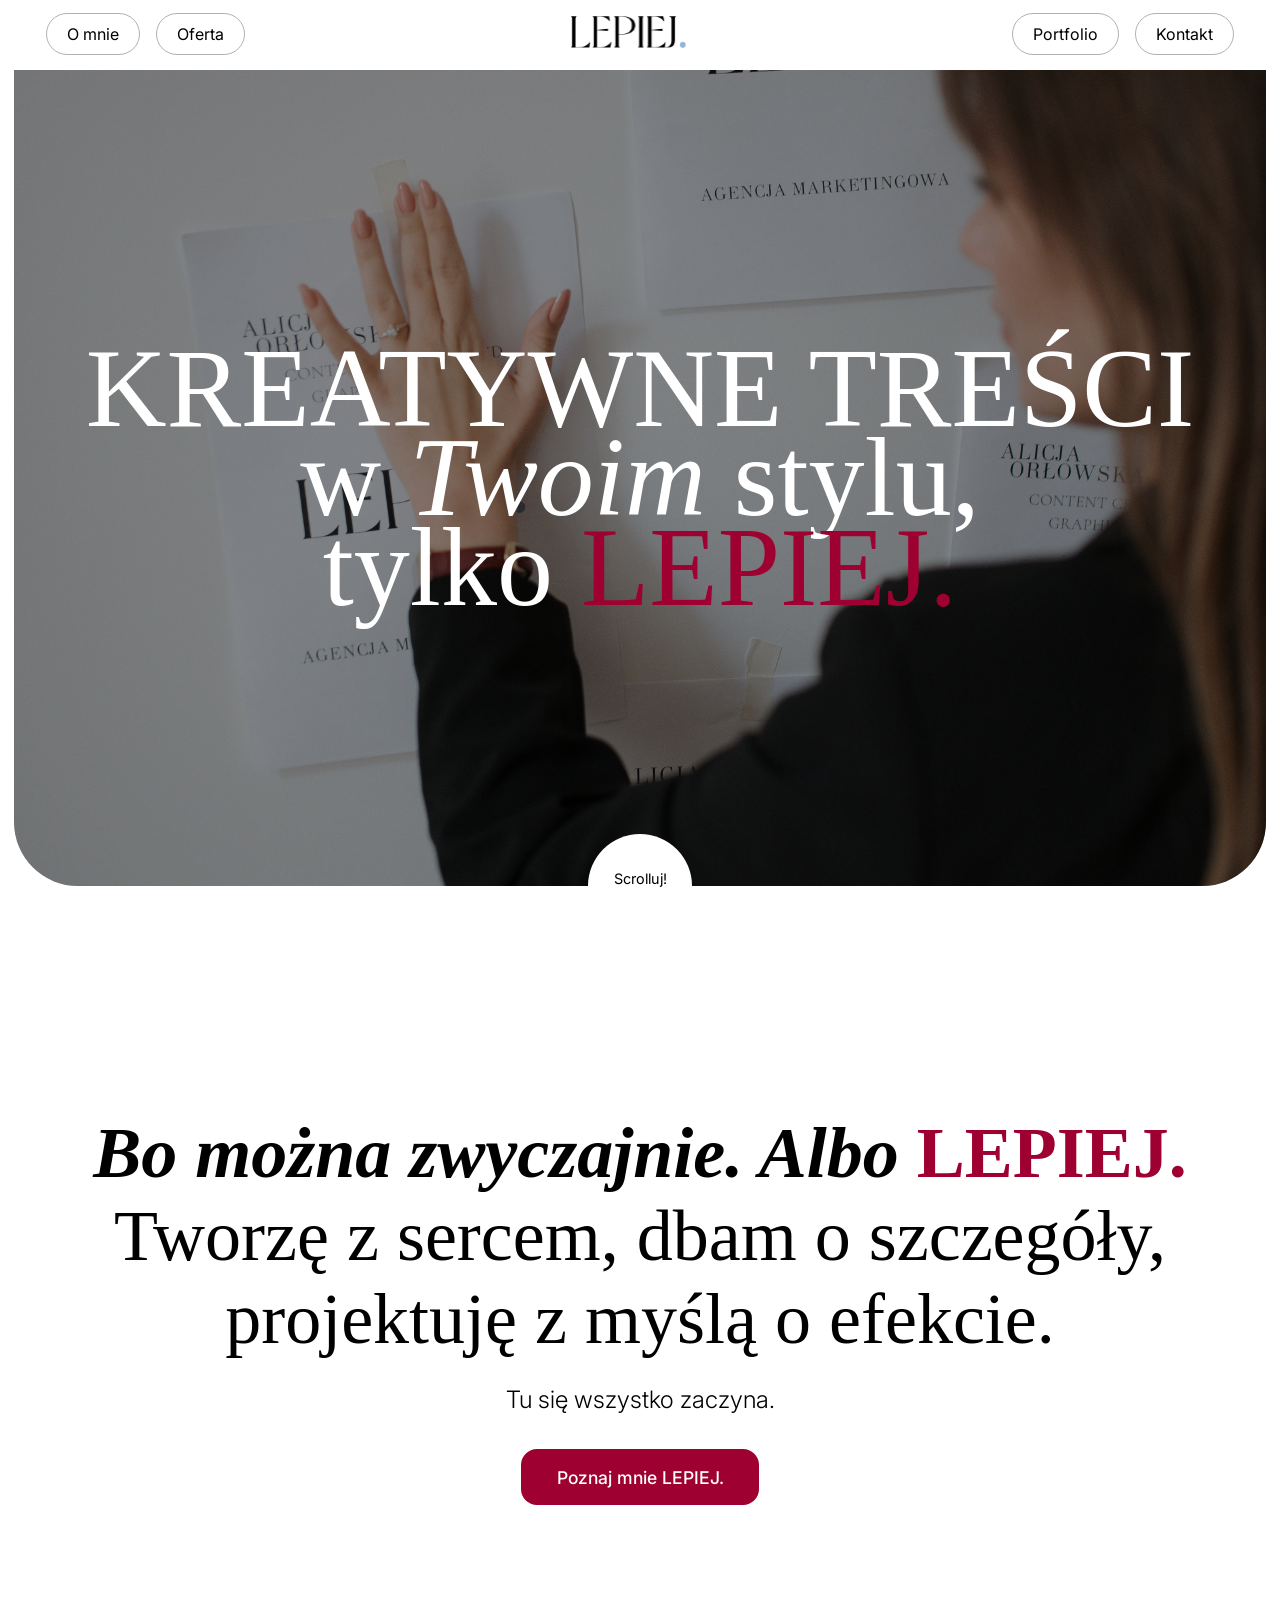
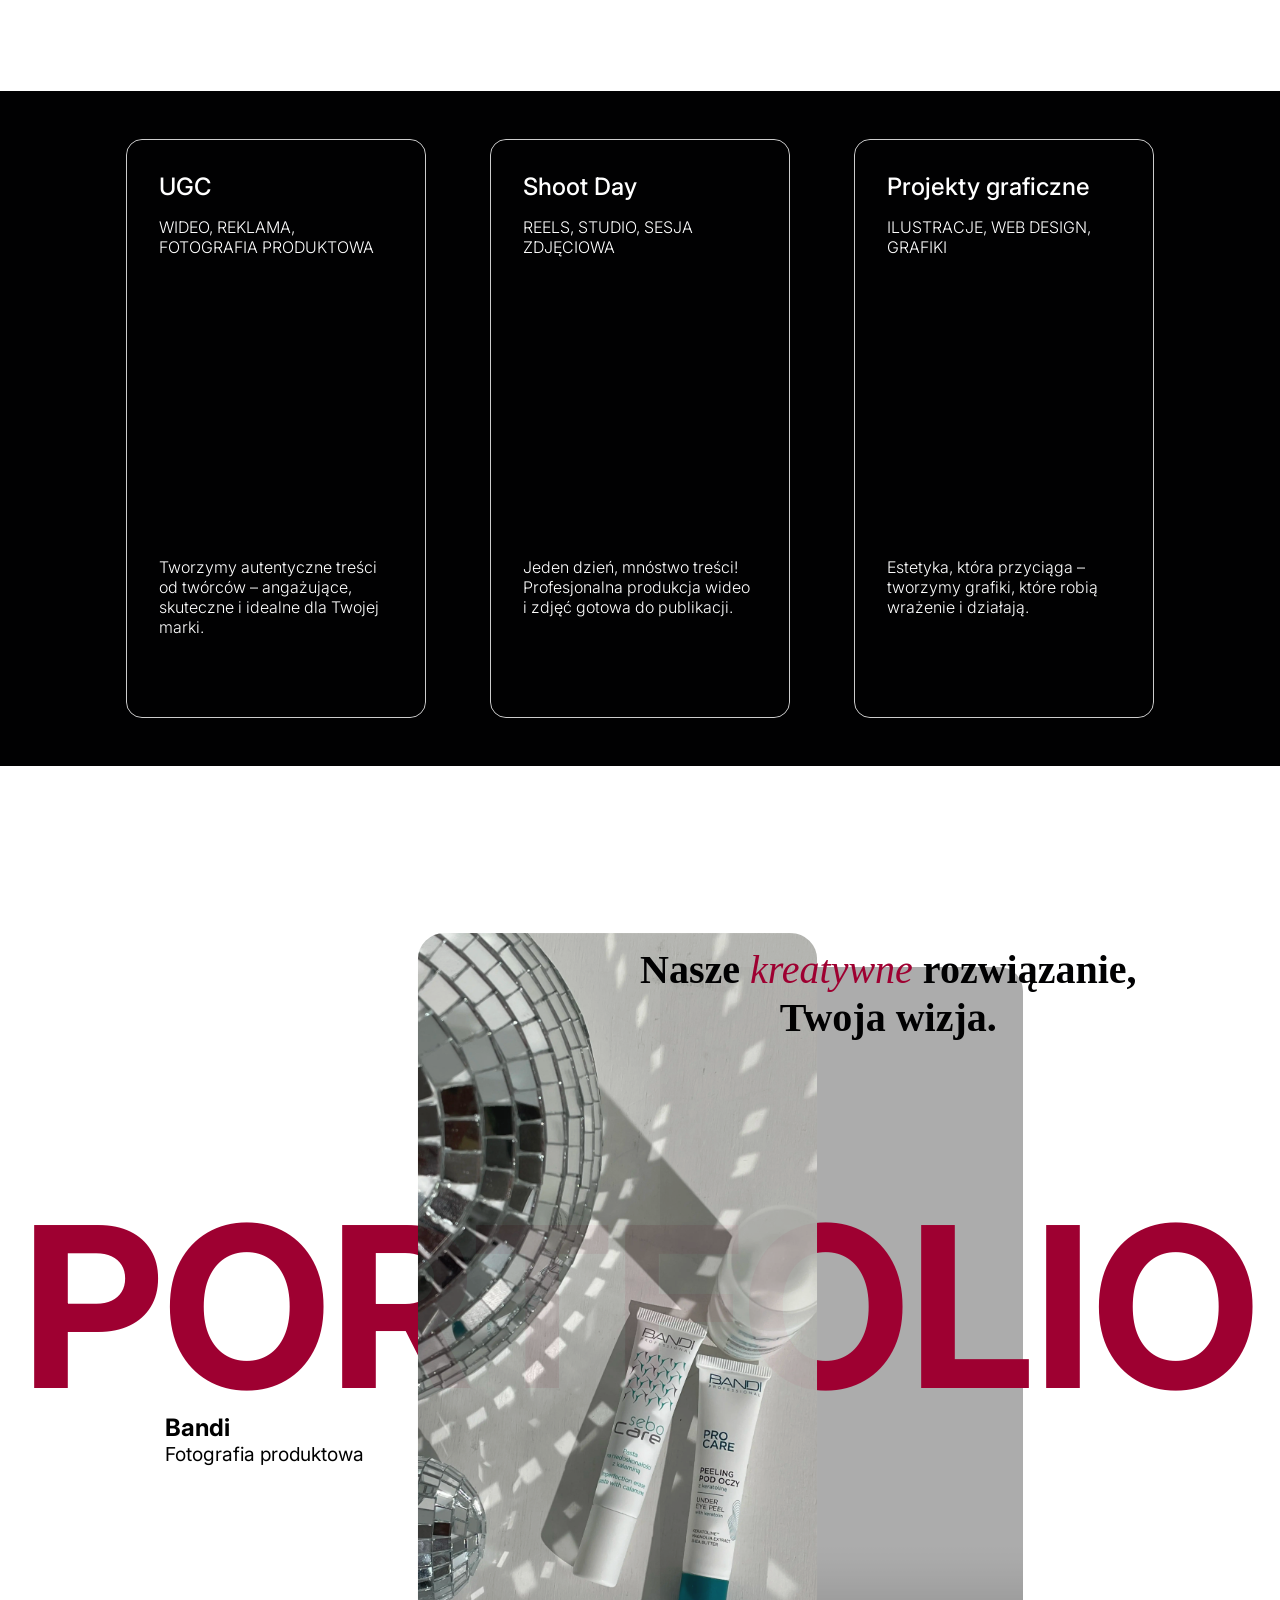
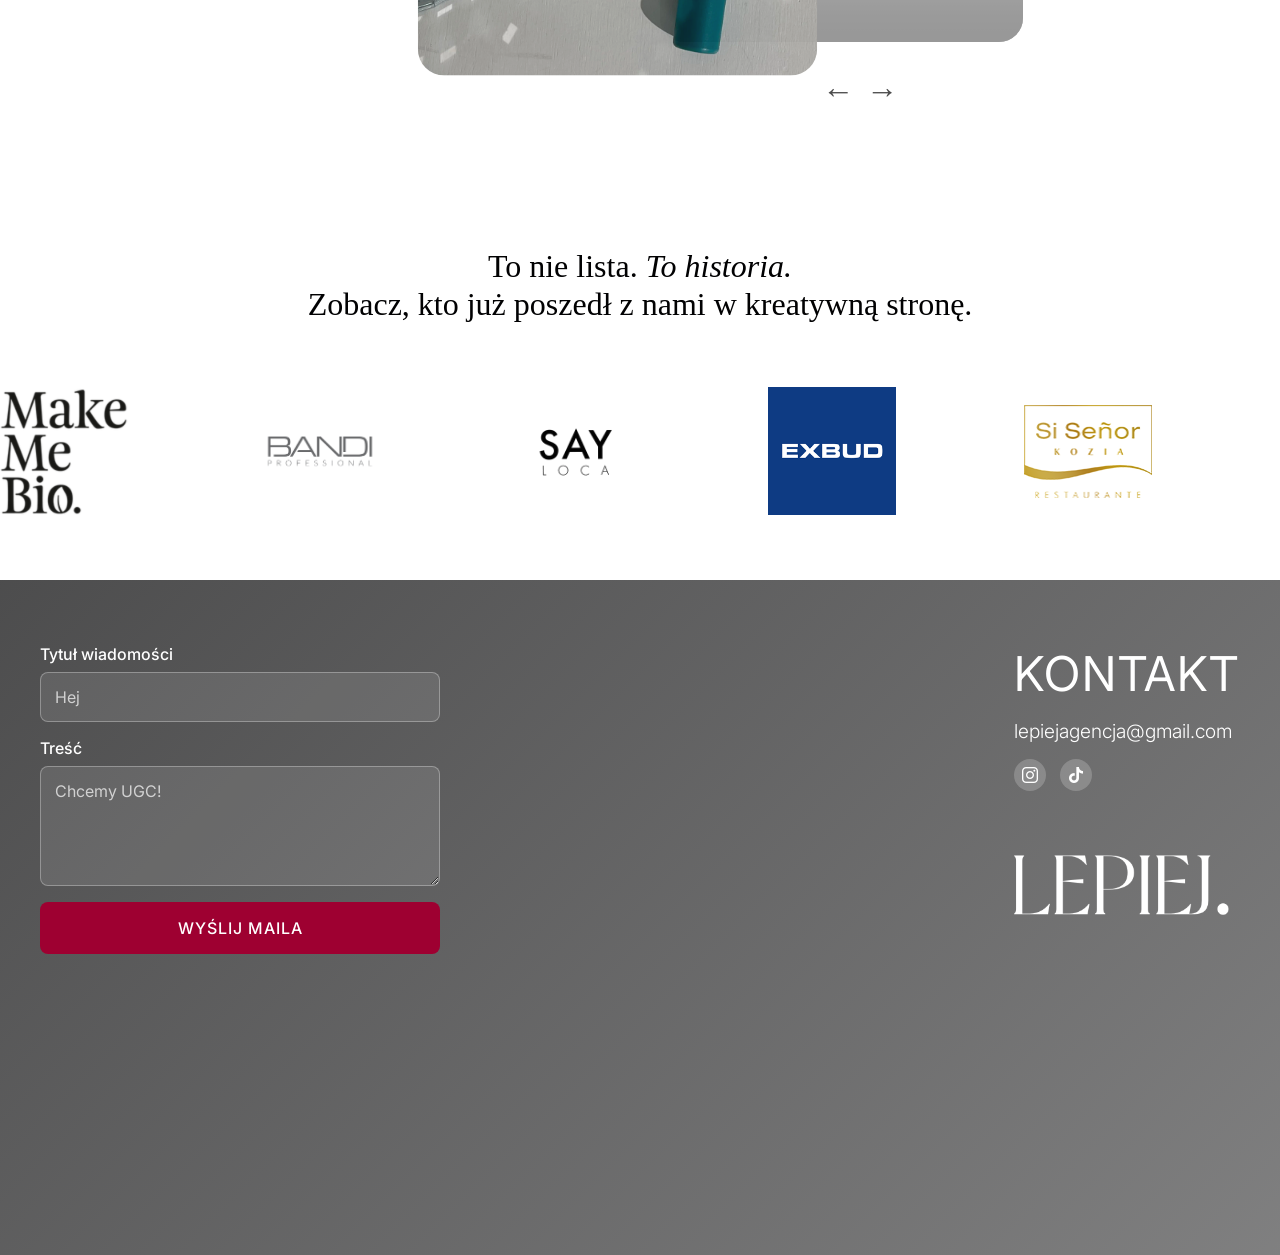
==== index.html @ bedbe17b "Refine responsive styles and semantics across layout, fix minor design inconsistencies." ====
<!DOCTYPE html>
<html lang="pl-PL">

<head>
  <meta charset="UTF-8">
  <meta name="viewport" content="width=device-width, initial-scale=1.0">
  <title>Lepiej.</title>

  <link rel="preconnect" href="https://fonts.googleapis.com">
  <link rel="preconnect" href="https://fonts.gstatic.com" crossorigin>
  <link
    href="https://fonts.googleapis.com/css2?family=Inter:ital,opsz,wght@0,14..32,100..900;1,14..32,100..900&family=Old+Standard+TT:ital,wght@0,400;0,700;1,400&display=swap"
    rel="stylesheet">

  <link rel="stylesheet" type="text/css" href="styles/main.css">
  <link rel="stylesheet" type="text/css" href="styles/navbar.css">
  <link rel="stylesheet" type="text/css" href="styles/utility.css">
  <link rel="stylesheet" type="text/css" href="styles/meet-me.css">
  <link rel="stylesheet" type="text/css" href="styles/services.css">
  <link rel="stylesheet" type="text/css" href="styles/portfolio.css">
  <link rel="stylesheet" type="text/css" href="styles/collaborations.css">
  <link rel="stylesheet" type="text/css" href="styles/footer.css">

  <link rel="icon" href="favicon.ico" type="image/x-icon">
  <link rel="apple-touch-icon" href="apple-touch-icon.png">
  <link rel="canonical" href="https://lepiej.com">
  <meta name="description" content="Lepiej. is a platform for sharing and discovering the best of the web.">
  <meta name="keywords" content="Lepiej, web, sharing, discovering, best of the web">
  <meta name="author" content="Lepiej Team">
  <meta property="og:title" content="Lepiej.">
  <meta property="og:description" content="Lepiej. is a platform for sharing and discovering the best of the web.">
  <meta property="og:image" content="og-image.png">
  <meta property="og:url" content="https://lepiej.com">
  <meta property="og:type" content="website">
  <meta name="theme-color" content="#98B4D4">

</head>

<body>
  <header>
    <nav class="navbar">
      <a href="#" class="logo-mobile">
        <img src="assets/utility/logo.svg" alt="Lepiej. Logo" class="logo">
      </a>

      <ul class="nav-left">
        <li><a class="pill" href="#meet-me-section">O mnie</a></li>
        <li><a class="pill" href="#services-section">Oferta</a></li>
      </ul>

      <a href="#" class="logo-desktop">
        <img src="assets/utility/logo.svg" alt="Lepiej. Logo" class="logo">
      </a>

      <ul class="nav-right">
        <li><a class="pill" href="#portfolio-section">Portfolio</a></li>
        <li><a class="pill" href="#contact-section">Kontakt</a></li>
      </ul>

      <button class="burger-menu" aria-label="Toggle navigation menu">
        <span class="burger-line burger-line-1"></span>
        <span class="burger-line burger-line-2"></span>
      </button>

      <div class="mobile-menu">
        <ul class="mobile-nav">
          <li><a href="#meet-me-section">O mnie</a></li>
          <li><a href="#services-section">Oferta</a></li>
          <li><a href="#portfolio-section">Portfolio</a></li>
          <li><a href="#contact-section">Kontakt</a></li>
        </ul>
      </div>
    </nav>
  </header>
  <main>
    <section class="hero">
      <div class="hero-content">
        <h1 class="hero-title">
          <span class="uppercase writing">Kreatywne Treści</span>
          <!-- UGC -->
          <!-- Nagrania -->
          <!-- Grafiki -->
          <br />
          w <span class="i">Twoim</span> stylu,
          <br />
          tylko <span class="primary uppercase">LEPIEJ.</span>
        </h1>
      </div>
      <div class="scroll-cta">
        <span>Scrolluj!</span>
      </div>
    </section>

    <section id="meet-me-section" class="meet-me">
      <h1 class="meet-me-title">
        <span class="i b">
          Bo można zwyczajnie. Albo
        </span>
        <span class="primary b">LEPIEJ.</span>
        <br />
        <span>Tworzę z sercem, dbam o szczegóły,</span>
        <br />
        <span>projektuję z myślą o efekcie.</span>
      </h1>
      <span class="meet-me-description">
        Tu się wszystko zaczyna.
      </span>
      <button class="meet-me-cta">Poznaj mnie LEPIEJ.</button>
    </section>

    <section id="services-section" class="services">
      <div class="service-item">
        <div class="item-content">
          <h4 class="item-title">UGC</h4>
          <span class="item-keywords">Wideo, Reklama, Fotografia Produktowa</span>
          <span class="spacer"></span>
          <div class="item-description-container">
            <span class="item-description">Tworzymy autentyczne treści od twórców – angażujące, skuteczne i idealne dla
              Twojej marki.</span>
            <span class="item-link">
              <svg>
                <use viewBox="0 0 24 24" xlink:href="assets/utility/right-arrow.svg"></use>
              </svg>
            </span>
          </div>
        </div>
      </div>

      <div class="service-item">
        <div class="item-content">
          <h4 class="item-title">Shoot Day</h4>
          <span class="item-keywords">Reels, Studio, Sesja Zdjęciowa</span>
          <span class="spacer"></span>
          <div class="item-description-container">
            <span class="item-description">Jeden dzień, mnóstwo treści! Profesjonalna produkcja wideo i zdjęć gotowa do
              publikacji.</span>
            <span class="item-link">
              <svg>
                <use viewBox="0 0 24 24" xlink:href="assets/utility/right-arrow.svg"></use>
              </svg>
            </span>
          </div>
        </div>
      </div>

      <div class="service-item">
        <div class="item-content">
          <h4 class="item-title">Projekty graficzne</h4>
          <span class="item-keywords">Ilustracje, Web Design, Grafiki</span>
          <span class="spacer"></span>
          <div class="item-description-container">
            <span class="item-description">Estetyka, która przyciąga – tworzymy grafiki, które robią wrażenie i
              działają.</span>
            <span class="item-link">
              <svg>
                <use viewBox="0 0 24 24" xlink:href="assets/utility/right-arrow.svg"></use>
              </svg>
            </span>
          </div>
        </div>
      </div>
    </section>

    <section id="portfolio-section" class="portfolio">
      <h2 class="portfolio-overlay-text">
        Nasze <span class="accent i" style="font-weight: 100;">kreatywne</span> rozwiązanie,<br>Twoja wizja.
      </h2>

      <div class="scroll-buttons-container">
        <button class="scroll-button left" data-scroll-button="left">←</button>
        <button class="scroll-button right" data-scroll-button="right">→</button>
      </div>

      <ul class="portfolio-track">
        <li>
          <div class="placeholder-item"></div>
        </li>
        <li>
          <img src="assets/portfolio/1-products-bandi.webp" alt="Fotografia projektowa firmy Bandi">
        </li>
        <li>
          <video src="assets/portfolio/2-ugc-make-me-bio.MOV" muted loop controls loading="lazy"></video>
        </li>
        <li>
          <video src="assets/portfolio/3-social-media-personal.mp4" muted loop controls loading="lazy"></video>
        </li>
        <li>
          <img src="assets/portfolio/5-products-loca-2.webp" alt="Fotografia projektowa firmy Loca">
        </li>
        <li>
          <video src="assets/portfolio/6-ugc-indigo.mp4" muted loop controls loading="lazy"></video>
        </li>
        <li>
          <video src="assets/portfolio/7-ugc-pedibehr.mp4" muted loop controls loading="lazy"></video>
        </li>
        <li>
          <video src="assets/portfolio/8-ugc-bandi.MOV" muted loop controls loading="lazy"></video>
        </li>
        <li>
          <video src="assets/portfolio/9-ugc-loca.mov" muted loop controls loading="lazy"></video>
        </li>
        <li>
          <div class="placeholder-item"></div>
        </li>
      </ul>

      <span class="portfolio-item-description">
        <span class="company"></span>
        <span class="service-name"></span>
      </span>
    </section>

    <section id="collaborations-section" class="collaborations">
      <div class="collaborations-header">
        <span>To nie lista.</span>
        <span class="i">To historia.</span>
        <br />
        <span>Zobacz, kto już poszedł z nami w kreatywną stronę.</span>
      </div>
      <div class="carousel_wrapper">
        <div class="carousel_slide">
          <img class="carousel_image" src="assets/logos/make-me-bio-logo.png" alt="Make Me Bio Logo">
        </div>
        <div class="carousel_slide">
          <img class="carousel_image" src="assets/logos/bandi-logo.png" alt="Bandi Logo">
        </div>
        <div class="carousel_slide">
          <img class="carousel_image" src="assets/logos/say-loca-logo.png" alt="Say Loca Logo">
        </div>
        <div class="carousel_slide">
          <img class="carousel_image" src="assets/logos/exbud-logo.png" alt="Exbud Logo">
        </div>
        <div class="carousel_slide">
          <img class="carousel_image" src="assets/logos/si-senor-logo.png" alt="Si Señor Logo">
        </div>
        <div class="carousel_slide">
          <img class="carousel_image" src="assets/logos/pawlowska-beauty-logo.svg" alt="Pawłowska Beauty Logo">
        </div>
        <div class="carousel_slide">
          <img class="carousel_image" src="assets/logos/delive-studios-logo.png" alt="Delive Studios Logo">
        </div>

        <!-- repetition -->
        <div class="carousel_slide">
          <img class="carousel_image" src="assets/logos/make-me-bio-logo.png" alt="Make Me Bio Logo">
        </div>
        <div class="carousel_slide">
          <img class="carousel_image" src="assets/logos/bandi-logo.png" alt="Bandi Logo">
        </div>
        <div class="carousel_slide">
          <img class="carousel_image" src="assets/logos/say-loca-logo.png" alt="Say Loca Logo">
        </div>
        <div class="carousel_slide">
          <img class="carousel_image" src="assets/logos/exbud-logo.png" alt="Exbud Logo">
        </div>
        <div class="carousel_slide">
          <img class="carousel_image" src="assets/logos/si-senor-logo.png" alt="Si Señor Logo">
        </div>
        <div class="carousel_slide">
          <img class="carousel_image" src="assets/logos/pawlowska-beauty-logo.svg" alt="Pawłowska Beauty Logo">
        </div>
        <div class="carousel_slide">
          <img class="carousel_image" src="assets/logos/delive-studios-logo.png" alt="Delive Studios Logo">
        </div>
      </div>
    </section>
  </main>

 <footer id="contact-section" class="footer">
    <div class="footer-cta">
      <div class="footer-top">
        <div class="footer-left">
          <div class="contact-form-section">
            <form class="contact-form" id="contact-form">
              <div class="contact-form-field">
                <label for="form-title">Tytuł wiadomości</label>
                <input type="text" placeholder="Hej" class="form-input" id="form-title" required>
              </div>
              <div class="contact-form-field">
                <label for="form-content">Treść</label>
                <textarea placeholder="Chcemy UGC!" class="form-textarea" id="form-content" rows="4" required></textarea>
              </div>
              <button type="submit" class="form-submit">Wyślij maila</button>
            </form>
          </div>
        </div>

        <div class="footer-right">
          <div class="contact-section">
            <h2>Kontakt</h2>
            <div class="contact-info">
              <a href="mailto:lepiejagencja@gmail.com" class="contact-item email">
                <span>lepiejagencja@gmail.com</span>
              </a>
            </div>
          </div>

          <div class="social-section">
            <div class="social-links">
              <a href="https://www.instagram.com/lepiej.agencja/" target="_blank" class="social-link instagram" aria-label="Instagram">
                <img src="assets/utility/instagram.png" alt="Instagram">
              </a>
              <a href="https://www.tiktok.com/@lepiej.socialmedia" target="_blank" class="social-link tiktok" aria-label="TikTok">
                <img src="assets/utility/tik-tok.png" alt="TikTok">
              </a>
            </div>
          </div>

          <div class="footer-logo">
            <img src="assets/utility/logo.svg" alt="Lepiej. Logo">
          </div>
        </div>
      </div>
    </div>
  </footer>

  <script src="scripts/main.js" defer></script>
  <script src="scripts/navbar.js" defer></script>
  <script src="scripts/portfolio.js" defer></script>
  <script src="scripts/collaborations.js" defer></script>
  <script src="scripts/contact-form.js" defer></script>
</body>

</html>
---- styles/main.css ----
@import url('vars.css');

*,
*::before,
*::after {
  box-sizing: border-box;
}

html {
  font-family: var(--font-family);
  font-size: 16px;
  scroll-behavior: smooth;

  @media (max-width: 1024px) {
    font-size: 16px;
  }

  @media (max-width: 768px) {
    font-size: 16px;
  }

  @media (max-width: 440px) {
    font-size: 14px;
  }
}

body {
  margin: 0;
  padding: 0;
  font-family: var(--font-family);
}

h1,
h2,
h3,
h4,
h5,
h6,
p {
  margin: 0;
  padding: 0;
}

img, video {
  max-width: 100%;
  height: auto;
}


header {
  position: fixed;
  top: 0;
  left: 0;
  right: 0;
  z-index: 100;
  padding: 4px 14px;

  .navbar {
    display: flex;
    flex-direction: row;
    justify-content: space-between;
    align-items: center;
    backdrop-filter: blur(10px);
    padding: 12px 16px;
    border-radius: 10px;
    background-color: rgba(var(--white-rgb), .8);

    & .nav-left,
    & .nav-right {
      display: flex;
      list-style: none;
      margin: 0;
      padding: 0 1rem;
      gap: 1rem;
    }

    & .logo {
      height: 32px;
      width: auto;

      @media (max-width: 440px) {
        height: 20px;
      }
    }

    & li {
      display: inline-block;
      cursor: pointer;
    }

    & .pill {
      padding: 10px 20px;
      border: var(--button-border);
      color: var(--black);
      text-decoration: none;
      border-radius: 25px;
      transition: all 0.3s ease;
      cursor: pointer;

      &:hover {
        color: var(--primary);
      }
    }
  }
}


.hero {
  position: relative;
  height: calc(100dvh - 84px);
  background-image: url('../assets/hero.JPEG');
  background-size: cover;
  background-position: center;
  background-repeat: no-repeat;
  border-radius: 0 0 64px 64px;
  display: flex;
  flex-direction: column;
  justify-content: center;
  align-items: center;
  margin: 70px 14px 0 14px;
  padding: 0;

  @media (max-width: 440px) {
    margin-left: 0;
    margin-right: 0;
  }

  &::before {
    content: '';
    position: absolute;
    top: 0;
    left: 0;
    right: 0;
    bottom: 0;
    background-color: rgba(var(--black-rgb), 0.4);
    border-radius: 0 0 64px 64px;
    z-index: 1;
  }

  & .hero-content {
    position: relative;
    z-index: 2;
    text-align: center;

    & .hero-title {
      font-size: 7em;
      font-family: var(--serif-font-family);
      color: var(--white);
      line-height: 0.8;
      font-weight: 400;

      @media (max-width: 1024px) {
        font-size: 4.5em;
      }

      @media (max-width: 768px) {
        font-size: 4em;
      }

      @media (max-width: 440px) {
        font-size: 2.5em;
      }
    }
  }

  & .scroll-cta {
    position: absolute;
    bottom: 0;
    left: 50%;
    right: 50%;
    transform: translate(-50%, 50%);
    background-color: var(--white);
    height: 104px;
    aspect-ratio: 1;
    font-size: 1.2em;
    text-align: center;
    border-radius: 100%;
    display: flex;
    justify-content: center;
    align-items: center;
    z-index: 2;

    & span {
      font-size: 0.75em;
      transform: translateY(-50%)
    }
  }
}
---- styles/navbar.css ----
@import url(vars.css);

.navbar {
  display: flex;
  align-items: center;
  justify-content: space-between;
  padding: 1rem 2rem;
  position: relative;

  @media (max-width: 1024px) {
    padding: 1rem;
    justify-content: space-between;
  }

  @media (max-width: 768px) {
    padding: 0.75rem 1rem;
  }

  @media (max-width: 440px) {
    padding: 0.5rem 1rem;
  }
}

.logo-mobile {
  display: none;
}

.nav-left {
  display: flex;
  list-style: none;
  gap: 1rem;
  margin: 0;
  padding: 0;
}

.nav-right {
  display: flex;
  list-style: none;
  gap: 1rem;
  margin: 0;
  padding: 0;
}

.burger-menu {
  display: none;
}

.burger-line {
  width: 24px;
  height: 1px;
  background-color: var(--black);
  transition: all 0.3s ease;
  position: relative;

  &:first-child {
    transform-origin: 0 0;
  }

  &:nth-last-child(1) {
    transform-origin: 0 100%;
  }
}

.mobile-menu {
  display: none;
  position: fixed;
  top: 0;
  left: 0;
  right: 0;
  width: 100%;
  height: 100vh;
  background-color: var(--white);
  z-index: 1000;
  opacity: 0;
  visibility: hidden;
  transition: all 0.3s ease;

  &.active {
    opacity: 1;
    visibility: visible;
  }
}

.mobile-nav {
  display: flex;
  flex-direction: column;
  align-items: center;
  justify-content: center;
  height: 100vh;
  width: 100vw;
  list-style: none;
  gap: 2em;

  a {
    font-size: 4em;
    text-decoration: none;
    color: var(--black);

    @media (max-width: 440px) {
      font-size: 2em;
    }
  }
}

@media (max-width: 1024px) {
  .logo-desktop {
    display: none !important;
  }

  .logo-mobile {
    display: block !important;
    transform: translateY(2px);
  }

  .nav-left,
  .nav-right {
    display: none !important;
  }

  .burger-menu {
    display: flex;
    flex-direction: column;
    background: none;
    border: none;
    cursor: pointer;
    padding: 0.5rem;
    z-index: 1001;
    height: 24px;
    align-items: center;
    justify-content: space-between;

    &.active {
      & :first-child {
        transform: translateY(4.5px);
      }

      & :last-child {
        transform: translateY(-4.5px);
      }
    }
  }

  .mobile-menu {
    display: block;
  }
}
---- styles/utility.css ----
.opacity-0 {
  opacity: 0;
}

.opacity-40 {
  opacity: 0.4;
}

.opacity-100 {
  opacity: 1;
}

.scale-125 {
  transform: scale(1.25);
}

.primary {
  color: var(--primary);
}

.accent {
  color: var(--primary);
}

.uppercase {
  text-transform: uppercase;
}

.i {
  font-style: italic;
}

.b {
  font-weight: bold;
}
---- styles/meet-me.css ----
@import url('vars.css');

.meet-me {
  display: flex;
  flex-direction: column;
  align-items: center;
  justify-content: center;
  margin-top: 2.5em;
  height: 85vh;

  & .meet-me-title {
    font-family: var(--serif-font-family);
    font-size: 4.5em;
    text-align: center;
    font-weight: 400;

    @media (max-width: 1024px) {
      font-size: 3.5em;
    }

    @media (max-width: 768px) {
      font-size: 3em;
    }

    @media (max-width: 440px) {
      font-size: 2em;
    }
  }

  & .meet-me-description {
    font-size: 1.5em;
    font-weight: 300;
    color: var(--black);
    margin-top: 1em;
    text-align: center;

    @media (max-width: 440px) {
      font-size: 1.25em;
    }
  }

  & .meet-me-cta {
    margin-top: 2em;
    padding: 1em 2em;
    background-color: var(--primary);
    border-radius: var(--button-radius);
    border: none;
    font-family: var(--font-family);
    font-size: 1.1em;
    font-weight: 500;
    color: var(--white);
    cursor: pointer;
    transition: all 0.3s ease;

    &:hover {
      background-color: var(--primary-dark);
    }
  }
}
---- styles/services.css ----
@import url('vars.css');

.services {
  min-height: 75vh;
  display: flex;
  background-color: var(--black);
  padding: 48px;
  flex-wrap: wrap;
  justify-content: center;
  gap: 64px;

  .service-item {
    flex: 1 0 0;
    border: 1px solid rgba(var(--white-rgb), 0.8);
    border-radius: 16px;
    color: var(--white);
    padding: 2rem 2rem 4rem 2rem;
    align-self: stretch;
    position: relative;
    min-width: 200px;
    max-width: 300px;
    transition: color 0.3s ease;
    aspect-ratio: 9 / 16;

    &::before {
      content: '';
      position: absolute;
      top: 0;
      left: 0;
      right: 0;
      bottom: 0;
      background: linear-gradient(135deg, rgba(var(--black-rgb), 0.4), rgba(var(--black-rgb), 0.2), rgba(var(--black-rgb), 0.4));
      z-index: 1;
      border-radius: 16px;
    }

    &:nth-child(1):hover {
      background: url('../assets/services/ugc.JPG') no-repeat center center / cover;
    }

    &:nth-child(2):hover {
      background: url('../assets/services/shoot-day.JPEG') no-repeat center center / cover;
    }

    &:nth-child(3):hover {
      background: url('../assets/services/graphic-projects.JPG') no-repeat center center / cover;
    }

    &:hover {
      .item-content {
        .item-description-container {
          .item-link {
            svg {
              color: var(--primary);
            }
          }
        }
      }
    }

    .item-content {
      display: flex;
      flex-direction: column;
      cursor: pointer;
      z-index: 3;
      position: relative;
      height: 100%;

      .item-title {
        font-size: 1.5em;
        font-weight: 500;
        margin-bottom: 1rem;
      }

      .item-keywords {
        font-size: 1em;
        font-weight: 300;
        margin-bottom: 1rem;
        text-transform: uppercase;
      }

      .item-description-container {
        display: flex;
        flex-direction: column;
        gap: 0.5rem;
        margin-top: auto;
        height: 96px;
        position: relative;

        .item-description {
          font-size: 1em;
          font-weight: 300;
        }

        .item-link {
          position: absolute;
          right: 0;
          bottom: 0;

          svg {
            width: 32px;
            height: 32px;
            color: var(--white);
          }
        }
      }

      .spacer {
        flex: 1;
      }
    }
  }
}
---- styles/portfolio.css ----
@import url('vars.css');

.portfolio {
  height: 120vh;
  width: 100%;
  position: relative;
  display: flex;
  align-items: center;
  background: var(--white);
  justify-content: center;

  @media (max-width: 440px) {
    height: 80vh;
  }

  &::before {
    content: 'PORTFOLIO';
    position: absolute;
    top: 50%;
    left: 50%;
    transform: translate(-50%, -50%);
    font-weight: bold;
    z-index: 2;
    font-size: 14em;
    color: var(--primary);

    @media (max-width: 1024px) {
      font-size: 9.5em;
    }

    @media (max-width: 768px) {
      font-size: 8em;
    }

    @media (max-width: 440px) {
      font-size: 5em;
    }
  }

  .scroll-buttons-container {
    position: absolute;
    display: flex;
    justify-content: space-between;
    width: 80px;
    z-index: 5;
    bottom: 15vh;
    right: 30vw;

    @media (max-width: 1024px) {
      visibility: hidden;
    }

    .scroll-button {
      border: 0;
      font-size: 2em;
      background: none;
      color: rgb(0 0 0 / 0.7);
      cursor: pointer;
      z-index: 5;
      transition: color 0.3s ease;

      &:hover,
      &:focus {
        color: rgb(0 0 0 / 1);
      }

      &:active {
        translate: 1px 1px;
      }

      &:disabled {
        color: rgb(0 0 0 / 0.2);
        cursor: unset;
      }
    }
  }

  .portfolio-overlay-text {
    position: absolute;
    top: 20vh;
    left: 50%;
    text-align: center;
    z-index: 15;
    color: var(--black);
    font-size: 2.5em;
    font-weight: bold;
    font-family: var(--serif-font-family);
    margin-bottom: 1rem;
    line-height: 1.2;

    @media (max-width: 440px) {
      top: 10vh;
      transform: translateX(-50%);
      width: 100%;
      font-size: 1.5em;
    }
  }

  .portfolio-track {
    width: 70%;
    padding: 20px 0;
    display: flex;
    gap: 0;
    overflow-x: scroll;
    overflow-y: hidden;
    scroll-snap-type: x mandatory;
    anchor-name: --portfolio-track;
    scrollbar-width: none;
    -ms-overflow-style: none;

    &::-webkit-scrollbar {
      display: none;
    }

    li {
      list-style-type: none;
      padding: 20px;
      flex: 0 0 45%;
      min-width: 300px;
      scroll-snap-align: center;
      margin-left: -20%;
      opacity: 0;
      transition: all 0.3s ease;

      &.center-item {
        z-index: 10;
        transform: scale(1.1);
        opacity: 0.95;
      }

      &.adjacent-item {
        opacity: 0.4;
      }

      &:first-child {
        margin-left: 0;
      }

      img,
      video {
        height: 75vh;
        aspect-ratio: 9 / 16;
        object-fit: cover;
        border-radius: 24px;

        @media (max-width: 440px) {
          height: 50vh;
        }
      }
    }
  }

  .portfolio-item-description {
    position: absolute;
    bottom: calc(50% - 10rem);
    left: 315px;
    transform: translateX(-50%);
    display: flex;
    flex-direction: column;

    @media (max-width: 440px) {
      left: 30px;
      transform: translateX(0);
      font-size: 1em;
      z-index: 20;
    }

    .company {
      font-weight: bold;
      font-size: 1.5em;
      text-align: left;
      width: 300px;
    }

    .service-name {
      font-weight: normal;
      font-size: 1.2em;
      text-align: left;
      width: 300px;
    }
  }
}
---- styles/collaborations.css ----
@import url('vars.css');

:root {
  --no-of-slides: 7;
  --slides-in-view: 5;
  --slide-width: max(calc(100vw / var(--slides-in-view)), 250px);
  --iteration-time: 15s;
}

@keyframes scroll {
  0% {
    transform: translateX(0);
  }

  100% {
    transform: translateX(calc(var(--slide-width) * var(--no-of-slides) * -1));
  }
}

.collaborations {
  display: flex;
  flex-direction: column;
  align-items: center;
  justify-content: center;
  margin: 0 auto;
  height: 30vh;
  overflow: hidden;
  width: 100%;

  .collaborations-header {
    color: var(--black);
    font-size: 2rem;
    font-family: var(--serif-font-family);
    margin-bottom: 1rem;
    line-height: 1.2;
    text-align: center;
  }

  .carousel_wrapper {
    display: flex;
    align-items: center;
    width: calc(var(--slides-in-view) * var(--slide-width));
    overflow: hidden;
    margin: 48px auto 0 auto;
  }

  .carousel_slide {
    animation: scroll var(--iteration-time) linear infinite;
    display: flex;
    flex-direction: column;
    flex: 0 0 auto;
    width: var(--slide-width);

    .carousel_image {
      width: 50%;
    }
  }
}
---- styles/footer.css ----
@import url('vars.css');

.footer {
  position: relative;
  background-image: url('../assets/footer-background.png');
  background-size: cover;
  background-position: center;
  background-repeat: no-repeat;
  padding: 4rem 2rem;
  margin-top: 4rem;
  min-height: 75vh;

  &::before {
    content: '';
    position: absolute;
    top: 0;
    left: 0;
    right: 0;
    bottom: 0;
    background: linear-gradient(135deg, rgba(var(--black-rgb), 0.7), rgba(var(--black-rgb), 0.5));
    z-index: 1;
  }

  .footer-cta {
    position: relative;
    z-index: 2;
    max-width: 1200px;
    margin: 0 auto;
    display: flex;
    flex-direction: column;
    align-items: flex-start;
    gap: 3rem;
    color: var(--white);

    .footer-top {
      display: flex;
      justify-content: space-between;
      align-items: flex-start;
      width: 100%;
      flex-wrap: wrap;
      gap: 48px;
    }

    .footer-left {
      display: flex;
      flex-direction: column;
      flex-grow: 1;

      .contact-form-section {
        .contact-form {
          display: flex;
          flex-direction: column;
          gap: 16px;
          max-width: 400px;

          .contact-form-field {
            display: flex;
            flex-direction: column;
            gap: 8px;
            width: 100%;
            flex-grow: 1;
          }

          label {
            color: var(--white);
            font-family: var(--font-family);
            font-size: 1em;
            font-weight: 500;
          }

          .form-input,
          .form-textarea {
            padding: 14px;
            border: 1px solid rgba(var(--white-rgb), 0.3);
            border-radius: 8px;
            background-color: rgba(var(--white-rgb), 0.1);
            color: var(--white);
            font-family: var(--font-family);
            font-size: 1em;
            transition: all 0.3s ease;
            width: 100%;
            flex-grow: 1;

            &::placeholder {
              color: rgba(var(--white-rgb), 0.7);
            }

            &:focus {
              outline: none;
              border-color: var(--primary);
              background-color: rgba(var(--white-rgb), 0.15);
            }
          }

          .form-textarea {
            resize: vertical;
            min-height: 120px;
          }

          .form-submit {
            padding: 1rem 2rem;
            background-color: var(--primary);
            color: var(--white);
            border: none;
            border-radius: 8px;
            font-family: var(--font-family);
            font-size: 1rem;
            font-weight: 500;
            cursor: pointer;
            transition: all 0.3s ease;
            text-transform: uppercase;
            letter-spacing: 1px;

            &:hover {
              background-color: var(--primary-dark);
            }
          }
        }
      }
    }

    .contact-section {
      text-align: left;

      h2 {
        font-family: var(--font-family);
        font-size: 3em;
        font-weight: 400;
        text-transform: uppercase;
        letter-spacing: 2px;
      }

      .contact-info {
        display: flex;
        flex-direction: column;

        .contact-item {
          margin-top: 16px;
          color: var(--white);
          text-decoration: none;
          font-size: 1.2rem;
          font-weight: 300;
          transition: all 0.3s ease;
          border-radius: 8px;

          &:hover {
            color: var(--primary);
          }
        }
      }
    }

    .social-section {
      .social-links {
        display: flex;
        gap: 14px;
        justify-content: flex-start;
        margin-top: 16px;

        .social-link {
          display: flex;
          align-items: center;
          justify-content: center;
          width: 32px;
          height: 32px;
          background-color: rgba(var(--white-rgb), 0.2);
          border-radius: 100%;
          transition: all 0.2s ease;
          padding: 0.5rem;

          &:hover {
            background-color: var(--primary);
            transform: scale(1.1);
          }

          img {
            width: 16px;
            height: 16px;
            object-fit: contain;
            filter: brightness(0) invert(1);
            transition: filter 0.2s ease;
          }
        }
      }
    }

    .footer-logo {
      img {
        margin-top: 64px;
        height: 60px;
        width: auto;
        filter: brightness(0) invert(1);


        @media (max-width: 440px) {
          height: 32px;
        }
      }
    }
  }

  .footer-contact {
    background-color: var(--black);
    height: 30vh;
  }
}
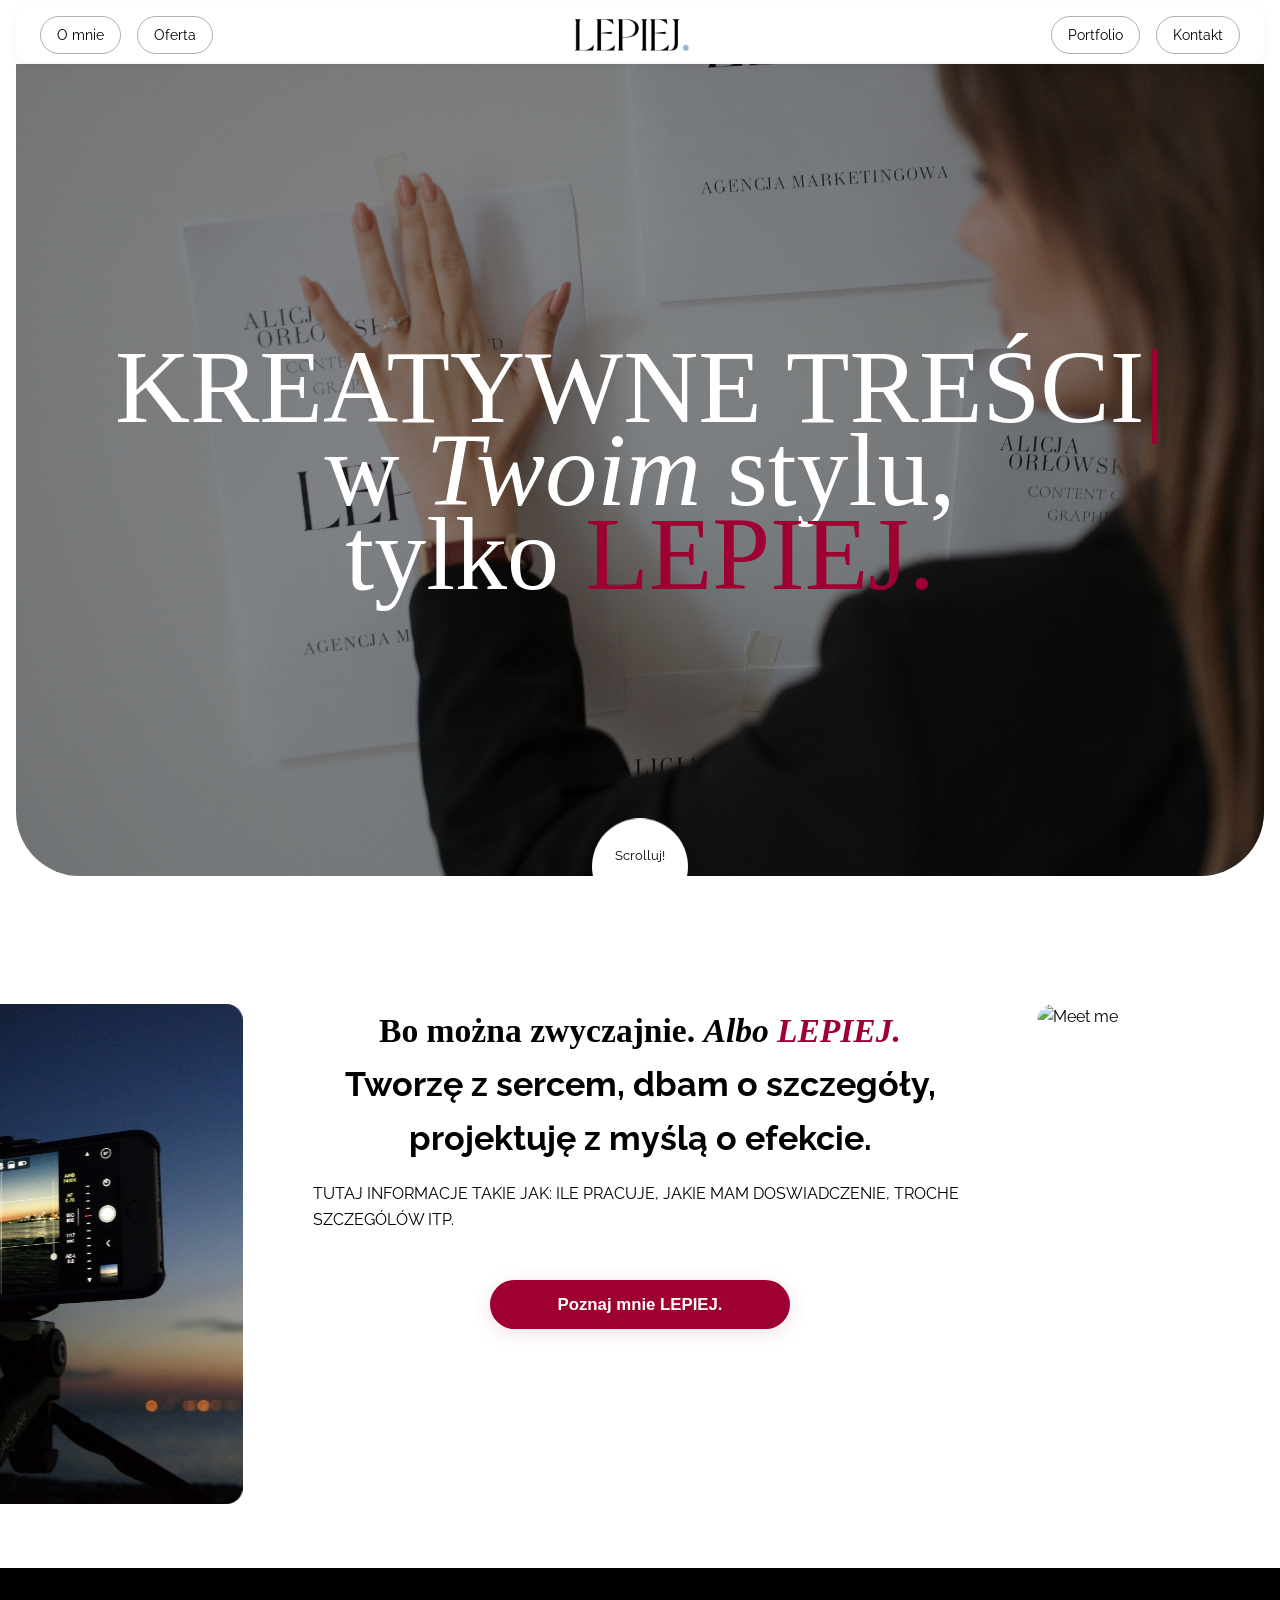
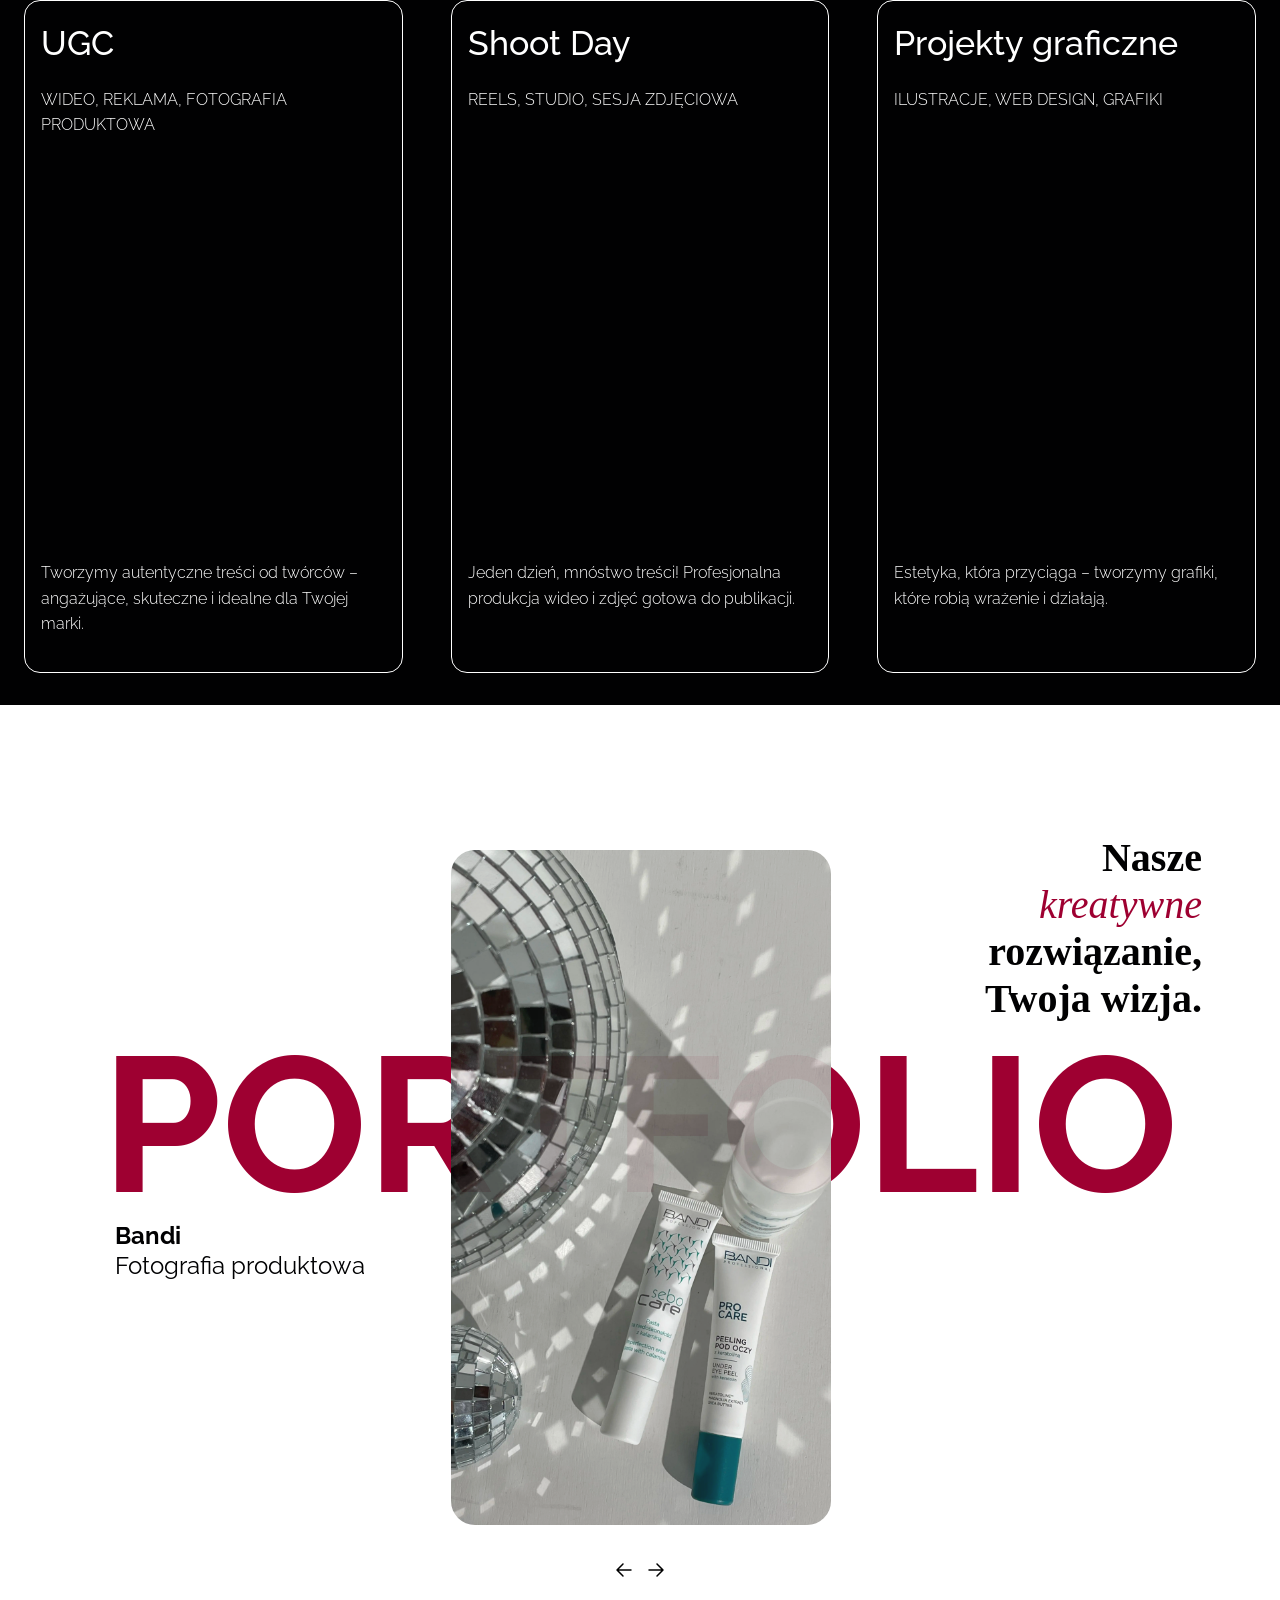
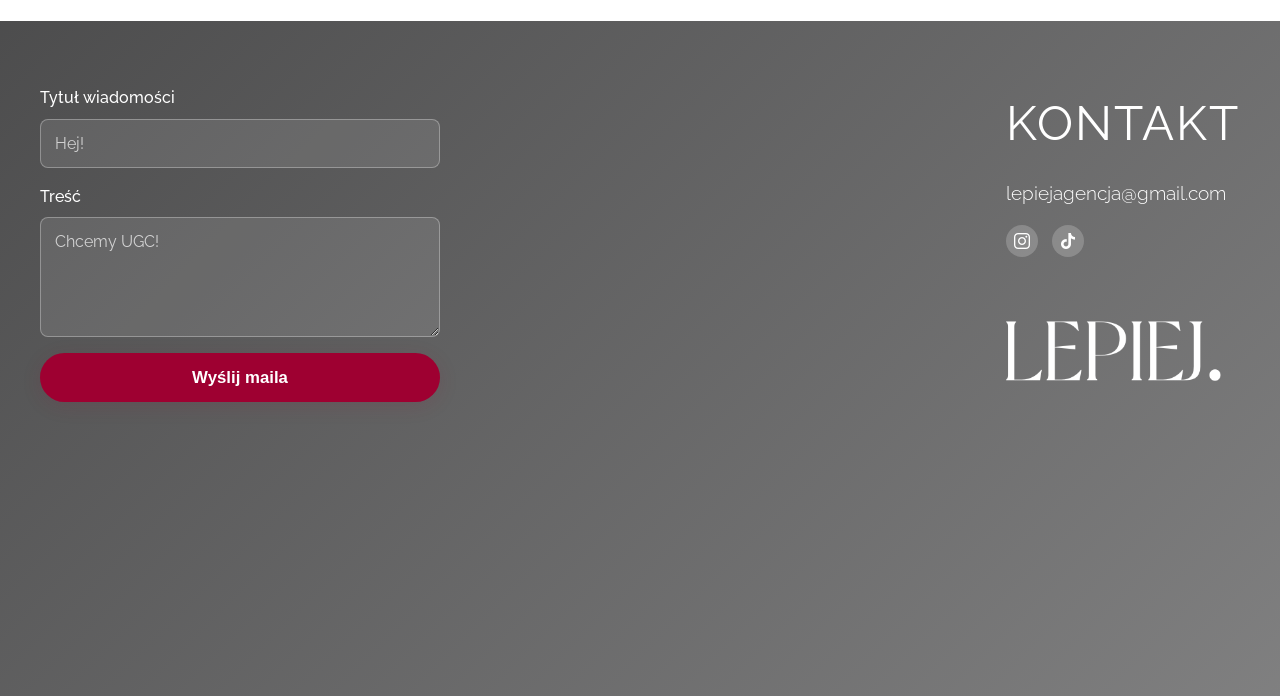
==== commit 495074d4: "feat: main page" ====
--- a/index.html
+++ b/index.html
@@ -11,75 +11,62 @@
   <link
     href="https://fonts.googleapis.com/css2?family=Inter:ital,opsz,wght@0,14..32,100..900;1,14..32,100..900&family=Old+Standard+TT:ital,wght@0,400;0,700;1,400&display=swap"
     rel="stylesheet">
-
-  <link rel="stylesheet" type="text/css" href="styles/main.css">
-  <link rel="stylesheet" type="text/css" href="styles/navbar.css">
-  <link rel="stylesheet" type="text/css" href="styles/utility.css">
-  <link rel="stylesheet" type="text/css" href="styles/meet-me.css">
-  <link rel="stylesheet" type="text/css" href="styles/services.css">
-  <link rel="stylesheet" type="text/css" href="styles/portfolio.css">
-  <link rel="stylesheet" type="text/css" href="styles/collaborations.css">
-  <link rel="stylesheet" type="text/css" href="styles/footer.css">
-
+  <link
+    href="https://fonts.googleapis.com/css2?family=Old+Standard+TT:ital,wght@0,400;0,700;1,400&family=Raleway:ital,wght@0,100..900;1,100..900&display=swap"
+    rel="stylesheet">
+  <link rel="stylesheet" type="text/css" href="main.css">
   <link rel="icon" href="favicon.ico" type="image/x-icon">
   <link rel="apple-touch-icon" href="apple-touch-icon.png">
   <link rel="canonical" href="https://lepiej.com">
-  <meta name="description" content="Lepiej. is a platform for sharing and discovering the best of the web.">
-  <meta name="keywords" content="Lepiej, web, sharing, discovering, best of the web">
+  <meta name="description"
+    content="Lepiej. is a company that helps brands grow through social media. We create UGC, illustrations, design, branding, marketing, and audits.">
+  <meta name="keywords" content="Lepiej, social media, UGC, illustrations, design, branding, marketing, audit">
   <meta name="author" content="Lepiej Team">
   <meta property="og:title" content="Lepiej.">
-  <meta property="og:description" content="Lepiej. is a platform for sharing and discovering the best of the web.">
+  <meta property="og:description"
+    content="Lepiej. is a company that helps brands grow through social media. We create UGC, illustrations, design, branding, marketing, and audits.">
   <meta property="og:image" content="og-image.png">
   <meta property="og:url" content="https://lepiej.com">
   <meta property="og:type" content="website">
   <meta name="theme-color" content="#98B4D4">
-
 </head>
 
 <body>
   <header>
-    <nav class="navbar">
-      <a href="#" class="logo-mobile">
-        <img src="assets/utility/logo.svg" alt="Lepiej. Logo" class="logo">
+    <nav class="main-nav">
+      <div class="nav-left">
+        <a href="#about" class="pill">O mnie</a>
+        <a href="#services" class="pill">Oferta</a>
+      </div>
+      <a href="#" class="logo">
+        <img src="assets/utility/logo.svg" alt="Lepiej. logo" />
       </a>
-
-      <ul class="nav-left">
-        <li><a class="pill" href="#meet-me-section">O mnie</a></li>
-        <li><a class="pill" href="#services-section">Oferta</a></li>
-      </ul>
-
-      <a href="#" class="logo-desktop">
-        <img src="assets/utility/logo.svg" alt="Lepiej. Logo" class="logo">
-      </a>
-
-      <ul class="nav-right">
-        <li><a class="pill" href="#portfolio-section">Portfolio</a></li>
-        <li><a class="pill" href="#contact-section">Kontakt</a></li>
-      </ul>
-
-      <button class="burger-menu" aria-label="Toggle navigation menu">
-        <span class="burger-line burger-line-1"></span>
-        <span class="burger-line burger-line-2"></span>
+      <div class="nav-right">
+        <a href="#portfolio" class="pill">Portfolio</a>
+        <a href="#contact" class="pill">Kontakt</a>
+      </div>
+      <button class="hamburger" aria-label="Toggle menu" aria-expanded="false">
+        <span class="line"></span>
+        <span class="line"></span>
+        <span class="line"></span>
       </button>
-
-      <div class="mobile-menu">
-        <ul class="mobile-nav">
-          <li><a href="#meet-me-section">O mnie</a></li>
-          <li><a href="#services-section">Oferta</a></li>
-          <li><a href="#portfolio-section">Portfolio</a></li>
-          <li><a href="#contact-section">Kontakt</a></li>
-        </ul>
-      </div>
     </nav>
   </header>
+  <div class="fullscreen-overlay">
+    <nav class="mobile-nav">
+      <a href="#about">O mnie</a>
+      <a href="#offer">Oferta</a>
+      <a href="#portfolio">Portfolio</a>
+      <a href="#contact">Kontakt</a>
+      <div class="dot"></div>
+    </nav>
+  </div>
+
   <main>
     <section class="hero">
       <div class="hero-content">
-        <h1 class="hero-title">
-          <span class="uppercase writing">Kreatywne Treści</span>
-          <!-- UGC -->
-          <!-- Nagrania -->
-          <!-- Grafiki -->
+        <h1 class="hero-title white">
+          <span id="writing-animation" class="uppercase writing">Kreatywne Treści</span>
           <br />
           w <span class="i">Twoim</span> stylu,
           <br />
@@ -91,32 +78,38 @@
       </div>
     </section>
 
-    <section id="meet-me-section" class="meet-me">
-      <h1 class="meet-me-title">
-        <span class="i b">
-          Bo można zwyczajnie. Albo
-        </span>
-        <span class="primary b">LEPIEJ.</span>
-        <br />
-        <span>Tworzę z sercem, dbam o szczegóły,</span>
-        <br />
-        <span>projektuję z myślą o efekcie.</span>
-      </h1>
-      <span class="meet-me-description">
-        Tu się wszystko zaczyna.
-      </span>
-      <button class="meet-me-cta">Poznaj mnie LEPIEJ.</button>
+    <section id="about" class="meet-me">
+      <img src="assets/meet-me-left.jpg" alt="Meet me" class="meet-me-image meet-me-image-left">
+      <div class="meet-me-content">
+        <h3 class="meet-me-title text-center">
+          <span class="b serif">
+            Bo można zwyczajnie.
+          </span>
+          <span class="i b serif">Albo</span>
+          <span class="primary b i serif">LEPIEJ.</span>
+          <br />
+          <span>Tworzę z sercem, dbam o szczegóły, projektuję z myślą o efekcie.</span>
+        </h3>
+        <p>
+          TUTAJ INFORMACJE TAKIE JAK: ILE PRACUJE, JAKIE MAM DOSWIADCZENIE, TROCHE SZCZEGÓLÓW ITP.
+        </p>
+
+        <div class="meet-me-cta">
+          <button type="button" class="button-cta">Poznaj mnie LEPIEJ.</button>
+        </div>
+      </div>
+      <img src="assets/meet-me-right.jpg" alt="Meet me" class="meet-me-image meet-me-image-right">
     </section>
 
-    <section id="services-section" class="services">
-      <div class="service-item">
-        <div class="item-content">
-          <h4 class="item-title">UGC</h4>
-          <span class="item-keywords">Wideo, Reklama, Fotografia Produktowa</span>
+    <section id="services" class="services">
+      <div class="services-content">
+        <div class="service-item">
+          <h3 class="item-title">UGC</h3>
+          <p class="item-keywords">Wideo, Reklama, Fotografia Produktowa</p>
           <span class="spacer"></span>
           <div class="item-description-container">
-            <span class="item-description">Tworzymy autentyczne treści od twórców – angażujące, skuteczne i idealne dla
-              Twojej marki.</span>
+            <p class="item-description">Tworzymy autentyczne treści od twórców – angażujące, skuteczne i idealne dla
+              Twojej marki.</p>
             <span class="item-link">
               <svg>
                 <use viewBox="0 0 24 24" xlink:href="assets/utility/right-arrow.svg"></use>
@@ -124,16 +117,14 @@
             </span>
           </div>
         </div>
-      </div>
-
-      <div class="service-item">
-        <div class="item-content">
-          <h4 class="item-title">Shoot Day</h4>
-          <span class="item-keywords">Reels, Studio, Sesja Zdjęciowa</span>
+
+        <div class="service-item">
+          <h3 class="item-title">Shoot Day</h3>
+          <p class="item-keywords">Reels, Studio, Sesja Zdjęciowa</p>
           <span class="spacer"></span>
           <div class="item-description-container">
-            <span class="item-description">Jeden dzień, mnóstwo treści! Profesjonalna produkcja wideo i zdjęć gotowa do
-              publikacji.</span>
+            <p class="item-description">Jeden dzień, mnóstwo treści! Profesjonalna produkcja wideo i zdjęć gotowa do
+              publikacji.</p>
             <span class="item-link">
               <svg>
                 <use viewBox="0 0 24 24" xlink:href="assets/utility/right-arrow.svg"></use>
@@ -141,16 +132,14 @@
             </span>
           </div>
         </div>
-      </div>
-
-      <div class="service-item">
-        <div class="item-content">
-          <h4 class="item-title">Projekty graficzne</h4>
-          <span class="item-keywords">Ilustracje, Web Design, Grafiki</span>
+
+        <div class="service-item">
+          <h3 class="item-title">Projekty graficzne</h3>
+          <p class="item-keywords">Ilustracje, Web Design, Grafiki</p>
           <span class="spacer"></span>
           <div class="item-description-container">
-            <span class="item-description">Estetyka, która przyciąga – tworzymy grafiki, które robią wrażenie i
-              działają.</span>
+            <p class="item-description">Estetyka, która przyciąga – tworzymy grafiki, które robią wrażenie i
+              działają.</p>
             <span class="item-link">
               <svg>
                 <use viewBox="0 0 24 24" xlink:href="assets/utility/right-arrow.svg"></use>
@@ -161,164 +150,177 @@
       </div>
     </section>
 
-    <section id="portfolio-section" class="portfolio">
-      <h2 class="portfolio-overlay-text">
-        Nasze <span class="accent i" style="font-weight: 100;">kreatywne</span> rozwiązanie,<br>Twoja wizja.
-      </h2>
-
-      <div class="scroll-buttons-container">
-        <button class="scroll-button left" data-scroll-button="left">←</button>
-        <button class="scroll-button right" data-scroll-button="right">→</button>
-      </div>
-
-      <ul class="portfolio-track">
-        <li>
-          <div class="placeholder-item"></div>
-        </li>
-        <li>
-          <img src="assets/portfolio/1-products-bandi.webp" alt="Fotografia projektowa firmy Bandi">
-        </li>
-        <li>
-          <video src="assets/portfolio/2-ugc-make-me-bio.MOV" muted loop controls loading="lazy"></video>
-        </li>
-        <li>
-          <video src="assets/portfolio/3-social-media-personal.mp4" muted loop controls loading="lazy"></video>
-        </li>
-        <li>
-          <img src="assets/portfolio/5-products-loca-2.webp" alt="Fotografia projektowa firmy Loca">
-        </li>
-        <li>
-          <video src="assets/portfolio/6-ugc-indigo.mp4" muted loop controls loading="lazy"></video>
-        </li>
-        <li>
-          <video src="assets/portfolio/7-ugc-pedibehr.mp4" muted loop controls loading="lazy"></video>
-        </li>
-        <li>
-          <video src="assets/portfolio/8-ugc-bandi.MOV" muted loop controls loading="lazy"></video>
-        </li>
-        <li>
-          <video src="assets/portfolio/9-ugc-loca.mov" muted loop controls loading="lazy"></video>
-        </li>
-        <li>
-          <div class="placeholder-item"></div>
-        </li>
-      </ul>
-
-      <span class="portfolio-item-description">
-        <span class="company"></span>
-        <span class="service-name"></span>
-      </span>
+    <section id="portfolio" class="portfolio">
+      <div class="portfolio-title-container">
+        <h1 class="portfolio-title">PORTFOLIO</h1>
+        <div class="slide-caption">
+          <p id="company-name"></p>
+          <p id="service-description"></p>
+        </div>
+      </div>
+
+      <div class="carousel">
+        <h3 class="portfolio-overlay-text">
+          Nasze <span class="primary i" style="font-weight: 100;"> kreatywne </span><br class="desktop-only" />
+          rozwiązanie, <br class="desktop-only" /> Twoja
+          wizja.
+        </h3>
+        <div class="carousel-track">
+          <figure class="slide middle">
+            <img src="assets/portfolio/1-products-bandi.webp" alt="Bandi Fotografia produktowa">
+            <figcaption>
+              <p><strong>Bandi</strong></p>
+              <p>Fotografia produktowa</p>
+            </figcaption>
+          </figure>
+
+          <figure class="slide">
+            <video src="assets/portfolio/2-ugc-make-me-bio.MOV" muted loop alt="Make Me Bio UGC"
+              controlslist="nofullscreen nodownload noremoteplayback noplaybackrate">
+            </video>
+            <figcaption>
+              <p><strong>Make Me Bio</strong></p>
+              <p>UGC</p>
+            </figcaption>
+          </figure>
+
+          <figure class="slide">
+            <video src="assets/portfolio/3-social-media-personal.mp4" muted loop alt="Pawłowska Podology Social Media"
+              controlslist="nofullscreen nodownload noremoteplayback noplaybackrate"></video>
+            <figcaption>
+              <p><strong>Pawłowska Podology</strong></p>
+              <p>Social Media</p>
+            </figcaption>
+          </figure>
+
+          <figure class="slide">
+            <img src="assets/portfolio/4-products-loca.webp" alt="Loca Fotografia produktowa">
+            <figcaption>
+              <p><strong>Loca</strong></p>
+              <p>Fotografia produktowa</p>
+            </figcaption>
+          </figure>
+
+          <figure class="slide">
+            <img src="assets/portfolio/5-products-loca-2.webp" alt="Loca Fotografia produktowa">
+            <figcaption>
+              <p><strong>Loca</strong></p>
+              <p>Fotografia produktowa</p>
+            </figcaption>
+          </figure>
+
+          <figure class="slide">
+            <video src="assets/portfolio/6-ugc-indigo.mp4" muted loop alt="Indigo UGC"
+              controlslist="nofullscreen nodownload noremoteplayback noplaybackrate"></video>
+            <figcaption>
+              <p><strong>Indigo</strong></p>
+              <p>UGC</p>
+            </figcaption>
+          </figure>
+
+          <figure class="slide">
+            <video src="assets/portfolio/7-ugc-pedibehr.mp4" muted loop alt="Pedibehr UGC"
+              controlslist="nofullscreen nodownload noremoteplayback noplaybackrate"></video>
+            </video>
+            <figcaption>
+              <p><strong>Pedibehr</strong></p>
+              <p>UGC</p>
+            </figcaption>
+          </figure>
+
+          <figure class="slide">
+            <video src="assets/portfolio/8-ugc-bandi.MOV" muted loop alt="Bandi UGC"
+              controlslist="nofullscreen nodownload noremoteplayback noplaybackrate"></video>
+            </video>
+            <figcaption>
+              <p><strong>Bandi</strong></p>
+              <p>UGC</p>
+            </figcaption>
+          </figure>
+
+          <figure class="slide">
+            <video src="assets/portfolio/9-ugc-loca.mov" muted loop alt="Loca UGC"
+              controlslist="nofullscreen nodownload noremoteplayback noplaybackrate"></video>
+            </video>
+            <figcaption>
+              <p><strong>Loca</strong></p>
+              <p>UGC</p>
+            </figcaption>
+          </figure>
+        </div>
+        <div class="carousel-controls">
+          <button onclick="previousSlide()" type="button">
+            <svg width="16" height="14" viewBox="0 0 16 14" fill="none" xmlns="http://www.w3.org/2000/svg">
+              <path fill-rule="evenodd" clip-rule="evenodd"
+                d="M7.53033 1.53033C7.82322 1.23744 7.82322 0.762563 7.53033 0.46967C7.23744 0.176777 6.76256 0.176777 6.46967 0.46967L0.46967 6.46967C0.176777 6.76256 0.176777 7.23744 0.46967 7.53033L6.46967 13.5303C6.76256 13.8232 7.23744 13.8232 7.53033 13.5303C7.82322 13.2374 7.82322 12.7626 7.53033 12.4697L2.81066 7.75H15C15.4142 7.75 15.75 7.41421 15.75 7C15.75 6.58579 15.4142 6.25 15 6.25H2.81066L7.53033 1.53033Z"
+                fill="black" />
+            </svg>
+          </button>
+          <p>Swipe!</p>
+          <button onclick="nextSlide()" type="button">
+            <svg width="16" height="14" viewBox="0 0 16 14" fill="none" xmlns="http://www.w3.org/2000/svg">
+              <path fill-rule="evenodd" clip-rule="evenodd"
+                d="M9.53033 0.46967C9.23744 0.176777 8.76256 0.176777 8.46967 0.46967C8.17678 0.762563 8.17678 1.23744 8.46967 1.53033L13.1893 6.25H1C0.585786 6.25 0.25 6.58579 0.25 7C0.25 7.41421 0.585786 7.75 1 7.75H13.1893L8.46967 12.4697C8.17678 12.7626 8.17678 13.2374 8.46967 13.5303C8.76256 13.8232 9.23744 13.8232 9.53033 13.5303L15.5303 7.53033C15.8232 7.23744 15.8232 6.76256 15.5303 6.46967L9.53033 0.46967Z"
+                fill="black" />
+            </svg>
+          </button>
+        </div>
+      </div>
     </section>
 
-    <section id="collaborations-section" class="collaborations">
-      <div class="collaborations-header">
-        <span>To nie lista.</span>
-        <span class="i">To historia.</span>
-        <br />
-        <span>Zobacz, kto już poszedł z nami w kreatywną stronę.</span>
-      </div>
-      <div class="carousel_wrapper">
-        <div class="carousel_slide">
-          <img class="carousel_image" src="assets/logos/make-me-bio-logo.png" alt="Make Me Bio Logo">
-        </div>
-        <div class="carousel_slide">
-          <img class="carousel_image" src="assets/logos/bandi-logo.png" alt="Bandi Logo">
-        </div>
-        <div class="carousel_slide">
-          <img class="carousel_image" src="assets/logos/say-loca-logo.png" alt="Say Loca Logo">
-        </div>
-        <div class="carousel_slide">
-          <img class="carousel_image" src="assets/logos/exbud-logo.png" alt="Exbud Logo">
-        </div>
-        <div class="carousel_slide">
-          <img class="carousel_image" src="assets/logos/si-senor-logo.png" alt="Si Señor Logo">
-        </div>
-        <div class="carousel_slide">
-          <img class="carousel_image" src="assets/logos/pawlowska-beauty-logo.svg" alt="Pawłowska Beauty Logo">
-        </div>
-        <div class="carousel_slide">
-          <img class="carousel_image" src="assets/logos/delive-studios-logo.png" alt="Delive Studios Logo">
-        </div>
-
-        <!-- repetition -->
-        <div class="carousel_slide">
-          <img class="carousel_image" src="assets/logos/make-me-bio-logo.png" alt="Make Me Bio Logo">
-        </div>
-        <div class="carousel_slide">
-          <img class="carousel_image" src="assets/logos/bandi-logo.png" alt="Bandi Logo">
-        </div>
-        <div class="carousel_slide">
-          <img class="carousel_image" src="assets/logos/say-loca-logo.png" alt="Say Loca Logo">
-        </div>
-        <div class="carousel_slide">
-          <img class="carousel_image" src="assets/logos/exbud-logo.png" alt="Exbud Logo">
-        </div>
-        <div class="carousel_slide">
-          <img class="carousel_image" src="assets/logos/si-senor-logo.png" alt="Si Señor Logo">
-        </div>
-        <div class="carousel_slide">
-          <img class="carousel_image" src="assets/logos/pawlowska-beauty-logo.svg" alt="Pawłowska Beauty Logo">
-        </div>
-        <div class="carousel_slide">
-          <img class="carousel_image" src="assets/logos/delive-studios-logo.png" alt="Delive Studios Logo">
-        </div>
-      </div>
-    </section>
+    <footer id="contact" class="footer">
+      <div class="footer-cta">
+        <div class="footer-top">
+          <div class="footer-left">
+            <div class="contact-form-section">
+              <form class="contact-form" id="contact-form">
+                <div class="contact-form-field">
+                  <label for="form-title">Tytuł wiadomości</label>
+                  <input type="text" placeholder="Hej!" class="form-input" id="form-title" required>
+                </div>
+                <div class="contact-form-field">
+                  <label for="form-content">Treść</label>
+                  <textarea placeholder="Chcemy UGC!" class="form-textarea" id="form-content" rows="4"
+                    required></textarea>
+                </div>
+                <button type="submit" class="button-cta">Wyślij maila</button>
+              </form>
+            </div>
+          </div>
+
+          <div class="footer-right">
+            <div class="contact-section">
+              <h2>Kontakt</h2>
+              <div class="contact-info">
+                <a href="mailto:lepiejagencja@gmail.com" class="contact-item email">
+                  <span>lepiejagencja@gmail.com</span>
+                </a>
+              </div>
+            </div>
+
+            <div class="social-section">
+              <div class="social-links">
+                <a href="https://www.instagram.com/lepiej.agencja/" target="_blank" class="social-link instagram"
+                  aria-label="Instagram">
+                  <img src="assets/utility/instagram.png" alt="Instagram">
+                </a>
+                <a href="https://www.tiktok.com/@lepiej.socialmedia" target="_blank" class="social-link tiktok"
+                  aria-label="TikTok">
+                  <img src="assets/utility/tik-tok.png" alt="TikTok">
+                </a>
+              </div>
+            </div>
+
+            <div class="footer-logo">
+              <img src="assets/utility/logo.svg" alt="Lepiej. Logo">
+            </div>
+          </div>
+        </div>
+      </div>
+    </footer>
   </main>
 
- <footer id="contact-section" class="footer">
-    <div class="footer-cta">
-      <div class="footer-top">
-        <div class="footer-left">
-          <div class="contact-form-section">
-            <form class="contact-form" id="contact-form">
-              <div class="contact-form-field">
-                <label for="form-title">Tytuł wiadomości</label>
-                <input type="text" placeholder="Hej" class="form-input" id="form-title" required>
-              </div>
-              <div class="contact-form-field">
-                <label for="form-content">Treść</label>
-                <textarea placeholder="Chcemy UGC!" class="form-textarea" id="form-content" rows="4" required></textarea>
-              </div>
-              <button type="submit" class="form-submit">Wyślij maila</button>
-            </form>
-          </div>
-        </div>
-
-        <div class="footer-right">
-          <div class="contact-section">
-            <h2>Kontakt</h2>
-            <div class="contact-info">
-              <a href="mailto:lepiejagencja@gmail.com" class="contact-item email">
-                <span>lepiejagencja@gmail.com</span>
-              </a>
-            </div>
-          </div>
-
-          <div class="social-section">
-            <div class="social-links">
-              <a href="https://www.instagram.com/lepiej.agencja/" target="_blank" class="social-link instagram" aria-label="Instagram">
-                <img src="assets/utility/instagram.png" alt="Instagram">
-              </a>
-              <a href="https://www.tiktok.com/@lepiej.socialmedia" target="_blank" class="social-link tiktok" aria-label="TikTok">
-                <img src="assets/utility/tik-tok.png" alt="TikTok">
-              </a>
-            </div>
-          </div>
-
-          <div class="footer-logo">
-            <img src="assets/utility/logo.svg" alt="Lepiej. Logo">
-          </div>
-        </div>
-      </div>
-    </div>
-  </footer>
-
-  <script src="scripts/main.js" defer></script>
-  <script src="scripts/navbar.js" defer></script>
-  <script src="scripts/portfolio.js" defer></script>
-  <script src="scripts/collaborations.js" defer></script>
-  <script src="scripts/contact-form.js" defer></script>
+  <script src="main.js"></script>
 </body>
 
-</html>
+</html>
--- a/main.css
+++ b/main.css
@@ -0,0 +1,1094 @@
+:root {
+  --primary: #9E0031;
+  --primary-rgb: 158, 0, 49;
+  --primary-dark: #8F002D;
+  --primary-light: #ad1742;
+  --secondary: #BEDAE6;
+
+  --black: #010102;
+  --black-rgb: 1, 1, 2;
+  --white: #fff;
+  --white-rgb: 255, 255, 255;
+
+  --sans-font: 'Raleway', system-ui, -apple-system, BlinkMacSystemFont, 'Segoe UI', Roboto, 'Helvetica Neue', Arial, sans-serif;
+  --serif-font: 'Old Standard TT', "Times New Roman", Georgia, "Palatino Linotype", Palatino, serif;
+}
+
+.primary {
+  color: var(--primary);
+}
+
+.white {
+  color: var(--white);
+}
+
+.uppercase {
+  text-transform: uppercase;
+}
+
+.i {
+  font-style: italic;
+}
+
+.serif {
+  font-family: var(--serif-font);
+}
+
+.sans {
+  font-family: var(--sans-font);
+}
+
+.text-center {
+  text-align: center;
+}
+
+.desktop-only {
+  display: none;
+
+  @media (min-width: 768px) {
+    display: block;
+  }
+}
+
+@keyframes blink {
+
+  0%,
+  100% {
+    opacity: 1;
+  }
+
+  50% {
+    opacity: 0;
+  }
+}
+
+@keyframes fadeIn {
+  from {
+    opacity: 0;
+  }
+
+  to {
+    opacity: 1;
+  }
+}
+
+@keyframes slideUpFadeIn {
+  from {
+    opacity: 0;
+    transform: translateY(20px);
+  }
+
+  to {
+    opacity: 1;
+    transform: translateY(0);
+  }
+}
+
+@keyframes slideDownFadeOut {
+  from {
+    opacity: 1;
+    transform: translateY(0);
+  }
+
+  to {
+    opacity: 0;
+    transform: translateY(20px);
+  }
+}
+
+.fade-in {
+  animation: fadeIn 0.75s ease-in-out forwards;
+}
+
+*,
+*::before,
+*::after {
+  box-sizing: border-box;
+  margin: 0;
+  padding: 0;
+}
+
+html {
+  font-size: 16px;
+  scroll-behavior: smooth;
+}
+
+body {
+  font-family: var(--sans-font);
+  font-size: clamp(0.9rem, 0.9rem + 0.5vw, 1rem);
+  line-height: 1.6;
+  background-color: var(--white);
+  color: var(--black);
+}
+
+body.no-scroll {
+  overflow: hidden;
+}
+
+h1,
+h2,
+h3,
+h4,
+h5,
+h6 {
+  margin: 0;
+}
+
+h1 {
+  font-size: clamp(2rem, -1.5rem + 10vw, 7rem);
+}
+
+h2 {
+  font-size: clamp(1.5rem, 0.5rem + 4vw, 6rem);
+}
+
+h3 {
+  font-size: clamp(1.25rem, 0.5rem + 2vw, 4rem);
+}
+
+p {
+  max-width: 65ch;
+}
+
+a {
+  text-decoration: none;
+}
+
+ul {
+  list-style: none;
+}
+
+header {
+  position: fixed;
+  z-index: 1000;
+  padding: 0 1rem;
+  top: 0.5rem;
+  left: 0;
+  right: 0;
+}
+
+.main-nav {
+  display: flex;
+  justify-content: space-between;
+  align-items: center;
+  background-color: rgba(var(--white-rgb), 0.8);
+  backdrop-filter: blur(10px);
+  -webkit-backdrop-filter: blur(10px);
+  padding: 0.5rem 1.25rem;
+  border-radius: 12px;
+  box-shadow: 0 4px 12px rgba(var(--black-rgb), 0.05);
+}
+
+.logo {
+  z-index: 10;
+  padding: 0.125rem 0;
+}
+
+.logo img {
+  height: 24px;
+  display: block;
+
+  @media (min-width: 768px) {
+    height: 32px;
+  }
+}
+
+.nav-left,
+.nav-right {
+  display: none;
+}
+
+.fullscreen-overlay {
+  position: fixed;
+  top: 0;
+  left: 0;
+  width: 100%;
+  height: 100%;
+  background-color: rgba(var(--white-rgb), 0.95);
+  backdrop-filter: blur(10px);
+  -webkit-backdrop-filter: blur(10px);
+  display: flex;
+  justify-content: center;
+  align-items: center;
+  opacity: 0;
+  visibility: hidden;
+  transition: opacity 0.3s ease, visibility 0.3s ease;
+  z-index: 999;
+}
+
+.fullscreen-overlay.is-active {
+  opacity: 1;
+  visibility: visible;
+}
+
+.mobile-nav {
+  text-align: center;
+
+  a {
+    font-size: 1.5rem;
+    color: var(--black);
+    display: block;
+    padding: 0.5rem;
+    font-family: var(--sans-font);
+    transition: color 0.3s;
+    opacity: 0;
+    transform: translateY(20px);
+
+    &:hover {
+      color: var(--primary);
+    }
+
+    &.slide-up-fade-in {
+      animation: slideUpFadeIn 0.35s ease-out forwards;
+    }
+
+    &.slide-down-fade-out {
+      animation: slideDownFadeOut 0.2s ease-in forwards;
+    }
+  }
+
+  .dot {
+    background-color: var(--primary);
+    position: absolute;
+    width: 4rem;
+    height: 4rem;
+    top: 50%;
+    left: 0;
+    transform: translate(-50%, -50%);
+    border-radius: 100%;
+  }
+}
+
+.hamburger {
+  width: 24px;
+  height: 24px;
+  display: flex;
+  justify-content: center;
+  flex-direction: column;
+  align-items: center;
+  gap: 5px;
+  cursor: pointer;
+  background: none;
+  border: none;
+
+  .line {
+    width: 100%;
+    height: 1px;
+    background-color: var(--black);
+    transition: transform 0.3s ease-in-out, opacity 0.2s ease-in-out;
+  }
+
+  &.is-active {
+    .line:nth-child(1) {
+      transform: translateY(6px) rotate(45deg);
+    }
+
+    .line:nth-child(2) {
+      opacity: 0;
+    }
+
+    .line:nth-child(3) {
+      transform: translateY(-6px) rotate(-45deg);
+    }
+  }
+}
+
+@media (min-width: 768px) {
+  .main-nav {
+    padding: 0.5rem 1.5rem;
+  }
+
+  .hamburger {
+    display: none;
+  }
+
+  .nav-left,
+  .nav-right {
+    display: flex;
+    align-items: center;
+    gap: 1rem;
+  }
+
+  .pill {
+    padding: 0.4rem 1rem;
+    border: 1px solid rgba(var(--black-rgb), 0.3);
+    border-radius: 4rem;
+    color: var(--black);
+    font-size: 0.9rem;
+    transition: color 0.3s;
+  }
+
+  .pill:hover {
+    color: var(--primary);
+  }
+}
+
+.nav-spacer {
+  height: 2rem;
+}
+
+.hero {
+  display: flex;
+  justify-content: center;
+  align-items: center;
+  height: calc(100vh - 4.5rem - 1rem);
+  background-image: url(./assets/hero.JPEG);
+  background-size: cover;
+  background-position: center;
+  background-repeat: no-repeat;
+  border-radius: 0 0 2rem 2rem;
+  margin-top: 3.5rem;
+  overflow: hidden;
+  position: relative;
+
+  @media (min-width: 768px) {
+    margin-left: 1rem;
+    margin-right: 1rem;
+    border-radius: 0 0 4rem 4rem;
+    margin-top: 4rem;
+  }
+
+  &::after {
+    height: calc(100vh - 4.5rem - 1rem);
+    content: '';
+    position: absolute;
+    top: 0;
+    left: 0;
+    right: 0;
+    bottom: 0;
+    background-color: rgba(var(--black-rgb), 0.4);
+    border-radius: 0 0 2rem 2rem;
+    z-index: 1;
+
+    @media (min-width: 768px) {
+      border-radius: 0 0 4rem 4rem;
+    }
+  }
+
+  .hero-content {
+    position: relative;
+    z-index: 2;
+    text-align: center;
+
+    .hero-title {
+      font-family: var(--serif-font);
+      color: var(--white);
+      line-height: 0.8;
+      font-weight: 400;
+    }
+
+    #writing-animation::after {
+      content: '|';
+      color: var(--primary);
+      animation: blink 1s steps(1, end) infinite;
+    }
+  }
+
+  .scroll-cta {
+    position: absolute;
+    bottom: 0;
+    left: 50%;
+    right: 50%;
+    transform: translate(-50%, 40%);
+    background-color: var(--white);
+    height: 6rem;
+    aspect-ratio: 1;
+    text-align: center;
+    border-radius: 100%;
+    display: flex;
+    justify-content: center;
+    align-items: center;
+    z-index: 2;
+    transition: transform 0.1s ease-out;
+    will-change: transform, opacity;
+    overflow: hidden;
+    pointer-events: none;
+    transform-origin: center center;
+
+    & span {
+      font-weight: 400;
+      font-size: 0.8rem;
+      transform: translateY(-50%);
+      transition: transform 0.1s ease-out;
+      will-change: transform;
+    }
+  }
+}
+
+.button-cta {
+  position: relative;
+  overflow: hidden;
+  padding: 0.85em 2.2em;
+  font-size: 1.05rem;
+  font-weight: 600;
+  color: var(--white);
+  background: var(--primary);
+  border: none;
+  border-radius: 2.2em;
+  cursor: pointer;
+  box-shadow: 0 4px 20px rgba(158, 0, 49, 0.12);
+  transition: background 0.2s, transform 0.19s, box-shadow 0.19s;
+
+  &:hover,
+  &:focus {
+    transform: scale(1.05) translateY(-2px);
+    box-shadow: 0 8px 26px rgba(158, 0, 49, 0.23);
+    outline: none;
+    background: var(--primary-light);
+
+    &::before {
+      left: 100%;
+      transition: left 0.6s cubic-bezier(.6, .3, .3, 1) 0s;
+    }
+  }
+
+  &::before {
+    content: '';
+    position: absolute;
+    top: 0;
+    left: -75%;
+    width: 60%;
+    height: 100%;
+    background: linear-gradient(120deg,
+        rgba(255, 255, 255, 0.08) 0%,
+        rgba(255, 255, 255, 0.38) 50%,
+        rgba(255, 255, 255, 0.08) 100%);
+    transform: skewX(-24deg);
+    transition: left 0.5s;
+    pointer-events: none;
+  }
+}
+
+.meet-me {
+  padding: 4rem 2rem;
+  overflow-x: hidden;
+  margin-top: 4rem;
+  display: flex;
+
+  .meet-me-content {
+    display: flex;
+    flex-direction: column;
+    gap: 1rem;
+
+    .meet-me-title {
+
+      @media (max-width: 767px) {
+        text-align: justify;
+      }
+
+      span {
+        font-size: inherit;
+      }
+    }
+
+    .meet-me-cta {
+      display: flex;
+      flex-direction: column;
+      gap: 1rem;
+      text-align: center;
+
+      span {
+        font-size: clamp(1rem, 0.5rem + 1.5vw, 1.25rem);
+      }
+
+      button {
+        width: 300px;
+        margin: 2rem auto 0 auto;
+      }
+    }
+  }
+
+  .meet-me-image {
+    object-fit: cover;
+    border-radius: 1rem;
+    display: none;
+    height: 500px;
+    aspect-ratio: 9 / 16;
+    display: none;
+
+    @media (min-width: 768px) {
+      display: block;
+    }
+  }
+
+  .meet-me-image-left {
+    left: 0;
+    transform: translateX(-25%);
+    will-change: transform;
+    transition: transform 0.3s ease-out;
+  }
+
+  .meet-me-image-right {
+    right: 0;
+    transform: translateX(25%);
+    will-change: transform;
+    transition: transform 0.3s ease-out;
+  }
+}
+
+.services {
+  background-color: var(--black);
+  padding: 2rem 1.5rem;
+
+  .services-content {
+    display: grid;
+    grid-template-columns: 1fr;
+    gap: 3rem;
+    place-items: center;
+
+    @media (min-width: 768px) {
+      grid-template-columns: repeat(3, 1fr);
+    }
+
+    .service-item {
+      opacity: 0;
+      border: 1px solid var(--white);
+      border-radius: 1rem;
+      color: var(--white);
+      aspect-ratio: 9 / 16;
+      display: flex;
+      flex-direction: column;
+      padding: 1rem;
+      cursor: pointer;
+      position: relative;
+      max-height: 80vh;
+
+      &:nth-child(1),
+      &:nth-child(2),
+      &:nth-child(3) {
+        &::before {
+          transition: opacity 0.2s ease-in-out;
+          content: '';
+          position: absolute;
+          z-index: -1;
+          top: 0;
+          left: 0;
+          right: 0;
+          bottom: 0;
+          border-radius: 1rem;
+          opacity: 0.7;
+        }
+      }
+
+      @media (max-width: 767px) {
+        &:nth-child(1) {
+          &::before {
+            background: url('../assets/services/ugc.JPG') no-repeat center center / cover;
+          }
+        }
+
+        &:nth-child(2) {
+          &::before {
+            background: url('../assets/services/shoot-day.JPEG') no-repeat center center / cover;
+          }
+        }
+
+        &:nth-child(3) {
+          &::before {
+            background: url('../assets/services/graphic-projects.JPG') no-repeat center center / cover;
+          }
+        }
+      }
+
+
+      @media (min-width: 768px) {
+
+        &:nth-child(1),
+        &:nth-child(2),
+        &:nth-child(3) {
+
+          &:hover {
+            &::before {
+              transition: opacity 0.2s ease-in-out;
+              opacity: 0.7;
+            }
+          }
+
+          &::before {
+            opacity: 0.1;
+          }
+        }
+
+        &:nth-child(1) {
+          &::before {
+            background: url('../assets/services/ugc.JPG') no-repeat center center / cover;
+          }
+        }
+
+        &:nth-child(2) {
+          &::before {
+            background: url('../assets/services/shoot-day.JPEG') no-repeat center center / cover;
+          }
+        }
+
+        &:nth-child(3) {
+          &::before {
+            background: url('../assets/services/graphic-projects.JPG') no-repeat center center / cover;
+          }
+        }
+      }
+
+      &:hover {
+        .item-description-container {
+          .item-link {
+            svg {
+              color: var(--primary);
+            }
+          }
+        }
+      }
+
+      .item-title {
+        font-weight: 500;
+        margin-bottom: 1rem;
+      }
+
+      .item-keywords {
+        font-weight: 300;
+        margin-bottom: 1rem;
+        text-transform: uppercase;
+      }
+
+      .item-description-container {
+        display: flex;
+        flex-direction: column;
+        gap: 0.5rem;
+        margin-top: auto;
+        height: 96px;
+        position: relative;
+
+        .item-description {
+          font-size: 1em;
+          font-weight: 300;
+        }
+
+        .item-link {
+          position: absolute;
+          right: 0;
+          bottom: 0;
+
+          svg {
+            width: 32px;
+            height: 32px;
+            color: var(--white);
+          }
+        }
+      }
+
+      .spacer {
+        flex: 1;
+      }
+    }
+  }
+}
+
+.portfolio {
+  position: relative;
+
+  .portfolio-title-container {
+    position: absolute;
+    top: 50%;
+    left: 50%;
+    transform: translate(-50%, -50%);
+    transform-origin: center center;
+    pointer-events: none;
+    z-index: 20;
+
+    .portfolio-title {
+      font-size: 15vw;
+      color: var(--primary);
+      pointer-events: none;
+      z-index: 20;
+      line-height: 1;
+    }
+
+    .slide-caption {
+      display: none;
+
+      @media (min-width: 768px) {
+        display: block;
+        z-index: 30;
+        flex-direction: column;
+        gap: 0;
+        color: var(--black);
+        background: transparent;
+        backdrop-filter: none;
+        -webkit-backdrop-filter: none;
+        border: none;
+        box-shadow: none;
+        margin-left: 1vw;
+      }
+
+      p {
+        font-size: 1.5rem;
+        margin-bottom: 0;
+        line-height: 1.25;
+      }
+
+      #company-name {
+        font-weight: 700;
+      }
+
+      #service-description {
+        font-weight: 400;
+      }
+    }
+  }
+
+  .carousel {
+    width: 100%;
+    margin: 0 auto;
+    padding-top: 4rem;
+    height: 100vh;
+    display: flex;
+    justify-content: center;
+    align-items: center;
+    position: relative;
+
+    .portfolio-overlay-text {
+      color: var(--black);
+      font-family: var(--serif-font);
+      font-size: 2.5em;
+      font-weight: bold;
+      position: absolute;
+      z-index: 30;
+      line-height: normal;
+
+
+      @media (max-width: 768px) {
+        top: 0;
+        left: 0;
+        right: 0;
+        text-align: center;
+        font-size: 1.8em;
+        margin: 2rem 1rem 0 1rem;
+      }
+
+      @media (min-width: 768px) {
+        top: calc((100vh - 75vh) / 2 + 1rem);
+        left: calc(50% + (75vh * 9 / 16) / 2);
+        transform: translateX(-30%);
+        text-align: center;
+      }
+
+      @media (min-width: 1024px) {
+        top: calc((100vh - 75vh) / 2 + 1rem);
+        left: calc(50% + (75vh * 9 / 16));
+        transform: translateX(-30%);
+        text-align: right;
+      }
+    }
+
+    .carousel-track {
+      display: flex;
+      position: relative;
+      overflow-x: scroll;
+      overflow-y: hidden;
+      scroll-snap-type: x mandatory;
+      anchor-name: --portfolio-track;
+      scrollbar-width: none;
+      -ms-overflow-style: none;
+      height: 75vh;
+      align-items: center;
+      justify-content: flex-start;
+
+      &::-webkit-scrollbar {
+        display: none;
+      }
+
+      .slide {
+        scroll-snap-align: center;
+        border-radius: 1.5rem;
+        height: 100%;
+        aspect-ratio: 9 / 16;
+        opacity: 0;
+        transform: scale(0.9);
+        transition: all 0.3s ease;
+        position: relative;
+        flex-shrink: 0;
+
+        &:first-child {
+          margin-left: 50%;
+        }
+
+        &:last-child {
+          margin-right: 50%;
+        }
+
+        img,
+        video {
+          border-radius: inherit;
+          height: 100%;
+          width: 100%;
+          object-fit: cover;
+        }
+
+        &.middle {
+          opacity: 0.95;
+          transform: scale(1);
+          z-index: 20;
+
+          /* Right slide */
+          &+.slide {
+            opacity: 0.4;
+          }
+        }
+
+        /* Left slide */
+        &:has(+ .middle) {
+          opacity: 0.4;
+        }
+
+        figcaption {
+          opacity: 1;
+          position: absolute;
+          transition: all 0.3s ease;
+          top: 1.5rem;
+          right: 1.5rem;
+          display: flex;
+          line-height: 1.25;
+          text-align: right;
+          color: var(--black);
+          flex-direction: column;
+
+          @media (min-width: 768px) {
+            opacity: 0;
+          }
+        }
+      }
+    }
+
+    .carousel-controls {
+      position: absolute;
+      bottom: 1.25rem;
+      z-index: 30;
+      display: flex;
+      justify-content: center;
+      align-items: center;
+      gap: 1rem;
+      left: 50%;
+      transform: translateX(-50%);
+      width: 100%;
+
+      @media (min-width: 768px) {}
+
+      button {
+        background: none;
+        border: none;
+        cursor: pointer;
+        font-size: 2rem;
+      }
+
+      p {
+        font-size: 0.8rem;
+        margin-top: 0.4rem;
+
+        @media (min-width: 768px) {
+          display: none;
+        }
+      }
+    }
+  }
+}
+
+.footer {
+  position: relative;
+  background: url('../assets/footer-background.png') no-repeat center center / cover;
+  padding: 4rem 2rem;
+  margin-top: 1rem;
+  min-height: 75vh;
+
+  &::before {
+    content: '';
+    position: absolute;
+    top: 0;
+    left: 0;
+    right: 0;
+    bottom: 0;
+    background: linear-gradient(135deg, rgba(var(--black-rgb), 0.7), rgba(var(--black-rgb), 0.5));
+    z-index: 1;
+  }
+
+  .footer-cta {
+    position: relative;
+    z-index: 2;
+    max-width: 1200px;
+    margin: 0 auto;
+    display: flex;
+    flex-direction: column;
+    align-items: flex-start;
+    gap: 3rem;
+    color: var(--white);
+
+    .footer-top {
+      display: flex;
+      justify-content: space-between;
+      align-items: flex-start;
+      width: 100%;
+      flex-wrap: wrap;
+      gap: 48px;
+    }
+
+    .footer-left {
+      display: flex;
+      flex-direction: column;
+      flex-grow: 1;
+
+      .contact-form-section {
+        .contact-form {
+          display: flex;
+          flex-direction: column;
+          gap: 16px;
+          max-width: 400px;
+
+          .contact-form-field {
+            display: flex;
+            flex-direction: column;
+            gap: 8px;
+            width: 100%;
+            flex-grow: 1;
+          }
+
+          label {
+            color: var(--white);
+            font-family: var(--font-family);
+            font-size: 1em;
+            font-weight: 500;
+          }
+
+          .form-input,
+          .form-textarea {
+            padding: 14px;
+            border: 1px solid rgba(var(--white-rgb), 0.3);
+            border-radius: 8px;
+            background-color: rgba(var(--white-rgb), 0.1);
+            color: var(--white);
+            font-family: var(--font-family);
+            font-size: 1em;
+            transition: all 0.3s ease;
+            width: 100%;
+            flex-grow: 1;
+
+            &::placeholder {
+              color: rgba(var(--white-rgb), 0.7);
+            }
+
+            &:focus {
+              outline: none;
+              border-color: var(--primary);
+              background-color: rgba(var(--white-rgb), 0.15);
+            }
+          }
+
+          .form-textarea {
+            resize: vertical;
+            min-height: 120px;
+          }
+
+          .form-submit {
+            padding: 1rem 2rem;
+            background-color: var(--primary);
+            color: var(--white);
+            border: none;
+            border-radius: 8px;
+            font-family: var(--font-family);
+            font-size: 1rem;
+            font-weight: 500;
+            cursor: pointer;
+            transition: all 0.3s ease;
+            text-transform: uppercase;
+            letter-spacing: 1px;
+
+            &:hover {
+              background-color: var(--primary-dark);
+            }
+          }
+        }
+      }
+    }
+
+    .contact-section {
+      text-align: left;
+
+      h2 {
+        font-family: var(--font-family);
+        font-size: 3em;
+        font-weight: 400;
+        text-transform: uppercase;
+        letter-spacing: 2px;
+      }
+
+      .contact-info {
+        display: flex;
+        flex-direction: column;
+
+        .contact-item {
+          margin-top: 16px;
+          color: var(--white);
+          text-decoration: none;
+          font-size: 1.2rem;
+          font-weight: 300;
+          transition: all 0.3s ease;
+          border-radius: 8px;
+
+          &:hover {
+            color: var(--primary);
+          }
+        }
+      }
+    }
+
+    .social-section {
+      .social-links {
+        display: flex;
+        gap: 14px;
+        justify-content: flex-start;
+        margin-top: 16px;
+
+        .social-link {
+          display: flex;
+          align-items: center;
+          justify-content: center;
+          width: 32px;
+          height: 32px;
+          background-color: rgba(var(--white-rgb), 0.2);
+          border-radius: 100%;
+          transition: all 0.2s ease;
+          padding: 0.5rem;
+
+          &:hover {
+            background-color: var(--primary);
+            transform: scale(1.1);
+          }
+
+          img {
+            width: 16px;
+            height: 16px;
+            object-fit: contain;
+            filter: brightness(0) invert(1);
+            transition: filter 0.2s ease;
+          }
+        }
+      }
+    }
+
+    .footer-logo {
+      img {
+        margin-top: 64px;
+        height: 60px;
+        width: auto;
+        filter: brightness(0) invert(1);
+
+
+        @media (max-width: 440px) {
+          height: 32px;
+        }
+      }
+    }
+  }
+
+  .footer-contact {
+    background-color: var(--black);
+    height: 30vh;
+  }
+}
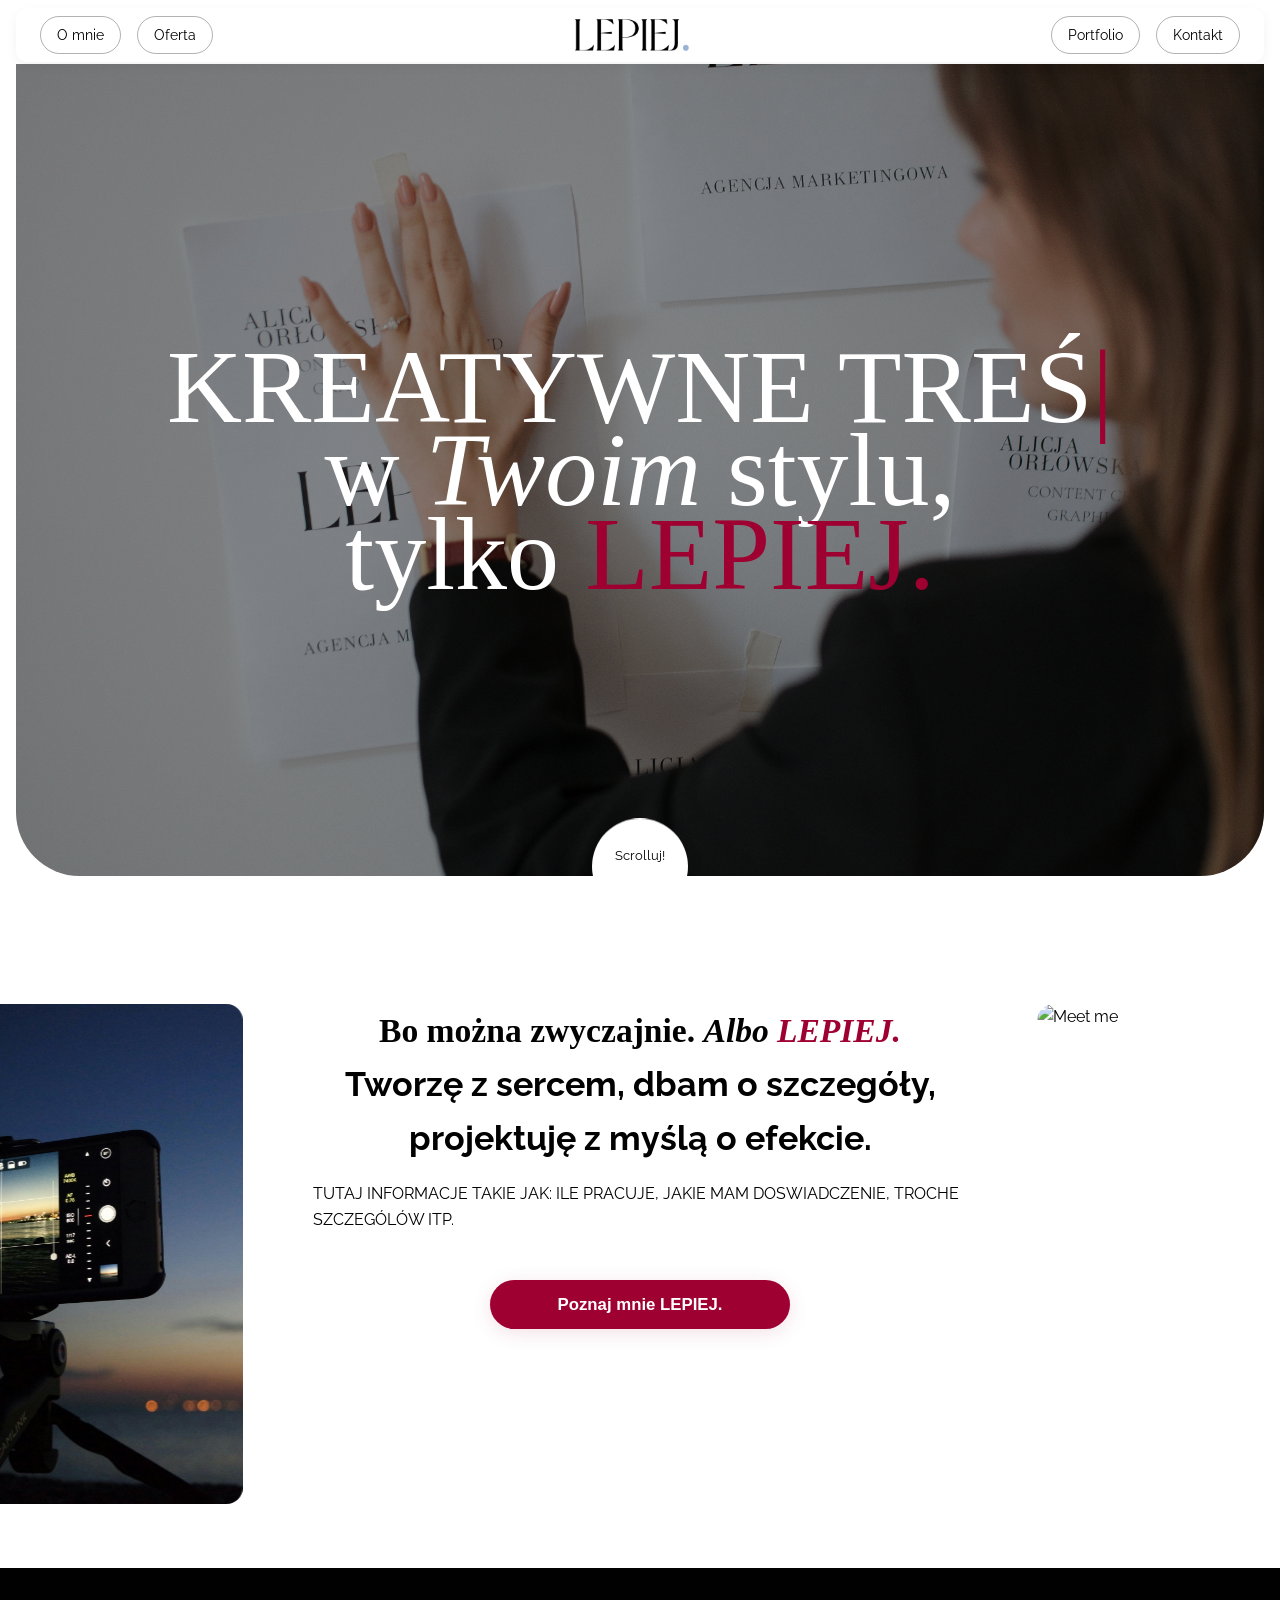
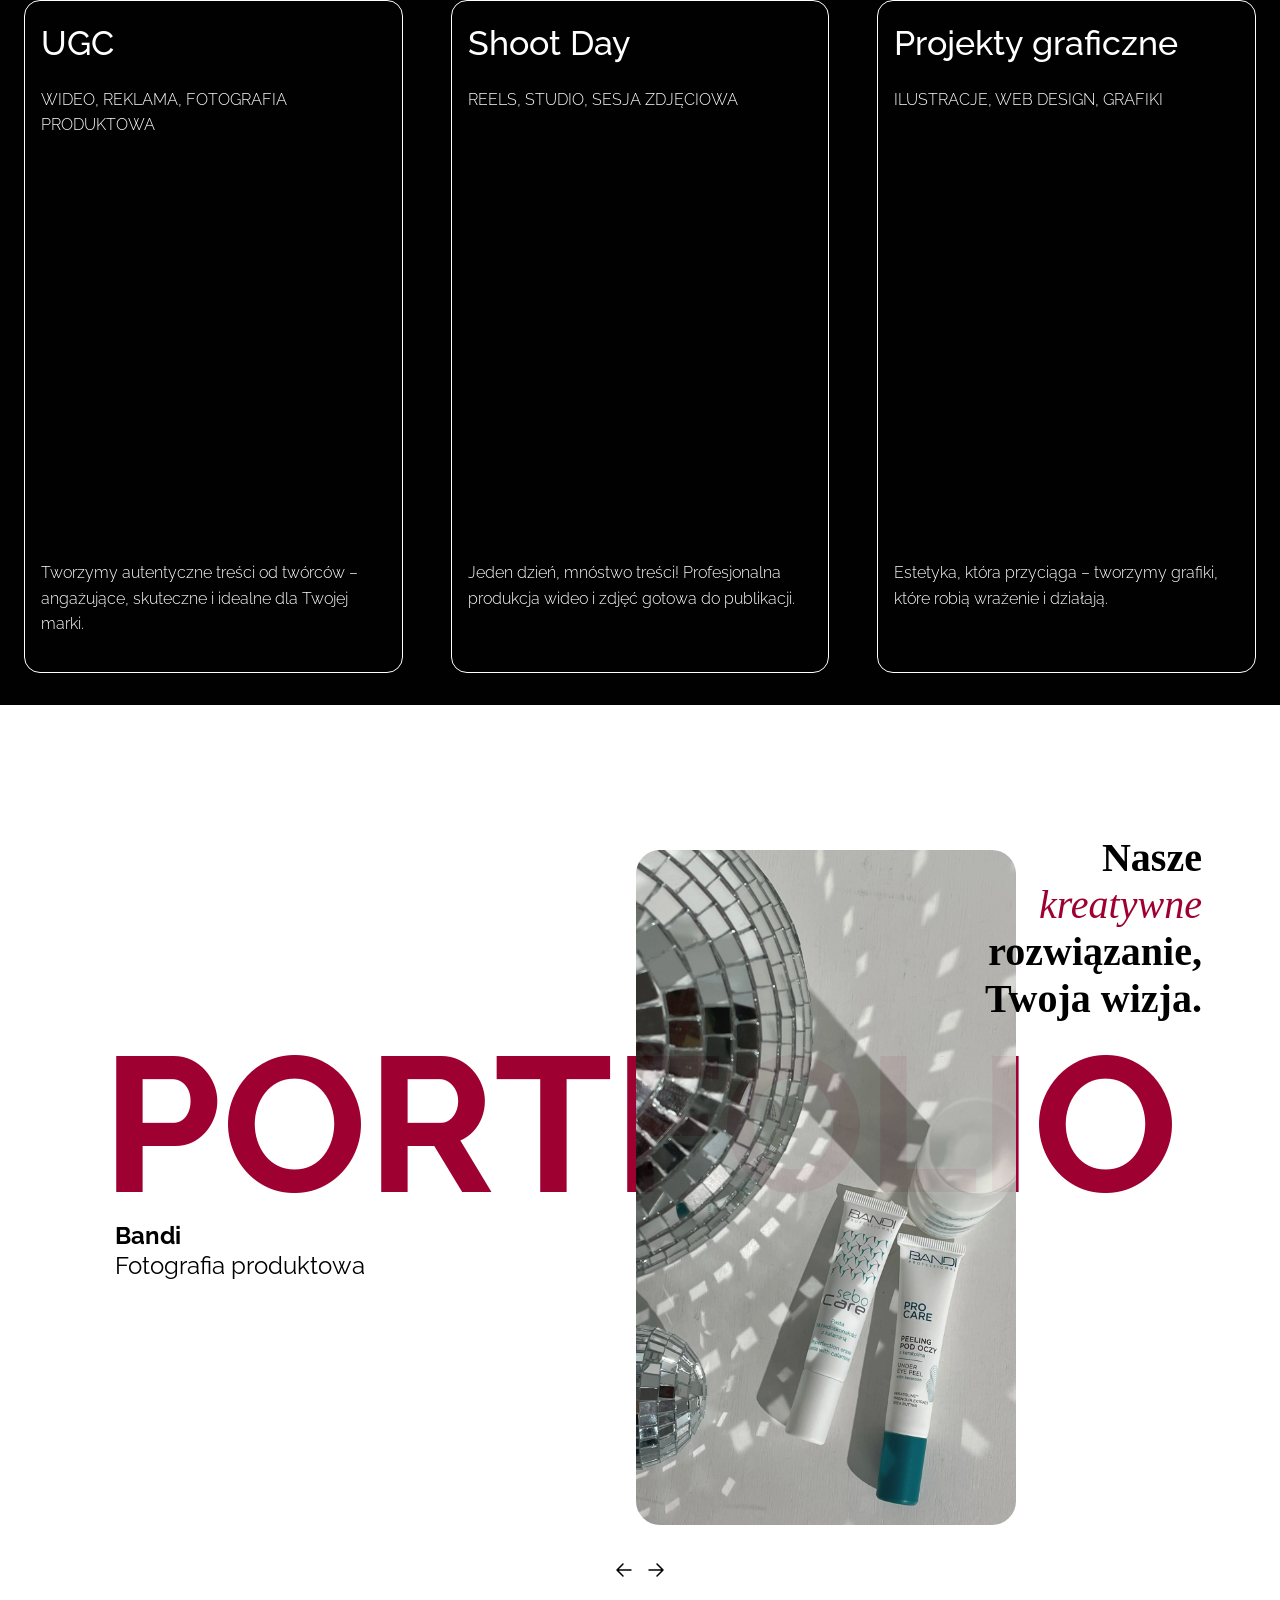
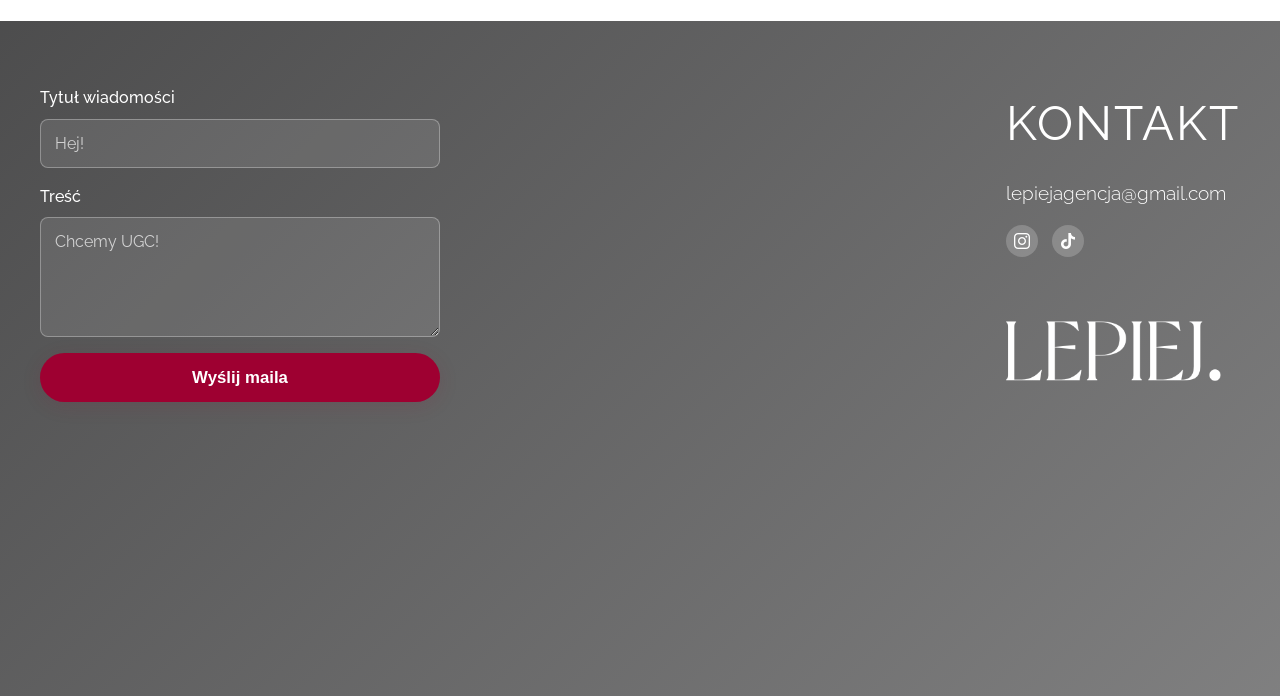
==== commit 5f73b503: "fix(ios): fix playing the portfolio videos inline" ====
--- a/index.html
+++ b/index.html
@@ -175,8 +175,8 @@
           </figure>
 
           <figure class="slide">
-            <video src="assets/portfolio/2-ugc-make-me-bio.MOV" muted loop alt="Make Me Bio UGC"
-              controlslist="nofullscreen nodownload noremoteplayback noplaybackrate">
+            <video src="assets/portfolio/2-ugc-make-me-bio.MOV" muted loop playsinline webkit-playsinline
+              alt="Make Me Bio UGC" controlslist="nofullscreen nodownload noremoteplayback noplaybackrate">
             </video>
             <figcaption>
               <p><strong>Make Me Bio</strong></p>
@@ -185,7 +185,8 @@
           </figure>
 
           <figure class="slide">
-            <video src="assets/portfolio/3-social-media-personal.mp4" muted loop alt="Pawłowska Podology Social Media"
+            <video src="assets/portfolio/3-social-media-personal.mp4" muted loop playsinline webkit-playsinline
+              alt="Pawłowska Podology Social Media"
               controlslist="nofullscreen nodownload noremoteplayback noplaybackrate"></video>
             <figcaption>
               <p><strong>Pawłowska Podology</strong></p>
@@ -210,7 +211,7 @@
           </figure>
 
           <figure class="slide">
-            <video src="assets/portfolio/6-ugc-indigo.mp4" muted loop alt="Indigo UGC"
+            <video src="assets/portfolio/6-ugc-indigo.mp4" muted loop playsinline webkit-playsinline alt="Indigo UGC"
               controlslist="nofullscreen nodownload noremoteplayback noplaybackrate"></video>
             <figcaption>
               <p><strong>Indigo</strong></p>
@@ -219,27 +220,27 @@
           </figure>
 
           <figure class="slide">
-            <video src="assets/portfolio/7-ugc-pedibehr.mp4" muted loop alt="Pedibehr UGC"
+            <video src="assets/portfolio/7-ugc-pedibehr.mp4" muted loop playsinline webkit-playsinline
+              alt="Pedibehr UGC" controlslist="nofullscreen nodownload noremoteplayback noplaybackrate"></video>
+            </video>
+            <figcaption>
+              <p><strong>Pedibehr</strong></p>
+              <p>UGC</p>
+            </figcaption>
+          </figure>
+
+          <figure class="slide">
+            <video src="assets/portfolio/8-ugc-bandi.MOV" muted loop playsinline webkit-playsinline alt="Bandi UGC"
               controlslist="nofullscreen nodownload noremoteplayback noplaybackrate"></video>
             </video>
             <figcaption>
-              <p><strong>Pedibehr</strong></p>
-              <p>UGC</p>
-            </figcaption>
-          </figure>
-
-          <figure class="slide">
-            <video src="assets/portfolio/8-ugc-bandi.MOV" muted loop alt="Bandi UGC"
-              controlslist="nofullscreen nodownload noremoteplayback noplaybackrate"></video>
-            </video>
-            <figcaption>
               <p><strong>Bandi</strong></p>
               <p>UGC</p>
             </figcaption>
           </figure>
 
           <figure class="slide">
-            <video src="assets/portfolio/9-ugc-loca.mov" muted loop alt="Loca UGC"
+            <video src="assets/portfolio/9-ugc-loca.mov" muted loop playsinline webkit-playsinline alt="Loca UGC"
               controlslist="nofullscreen nodownload noremoteplayback noplaybackrate"></video>
             </video>
             <figcaption>
--- a/main.css
+++ b/main.css
@@ -893,7 +893,7 @@
 
 .footer {
   position: relative;
-  background: url('../assets/footer-background.png') no-repeat center center / cover;
+  background: url('./assets/footer-background.png') no-repeat center center / cover;
   padding: 4rem 2rem;
   margin-top: 1rem;
   min-height: 75vh;
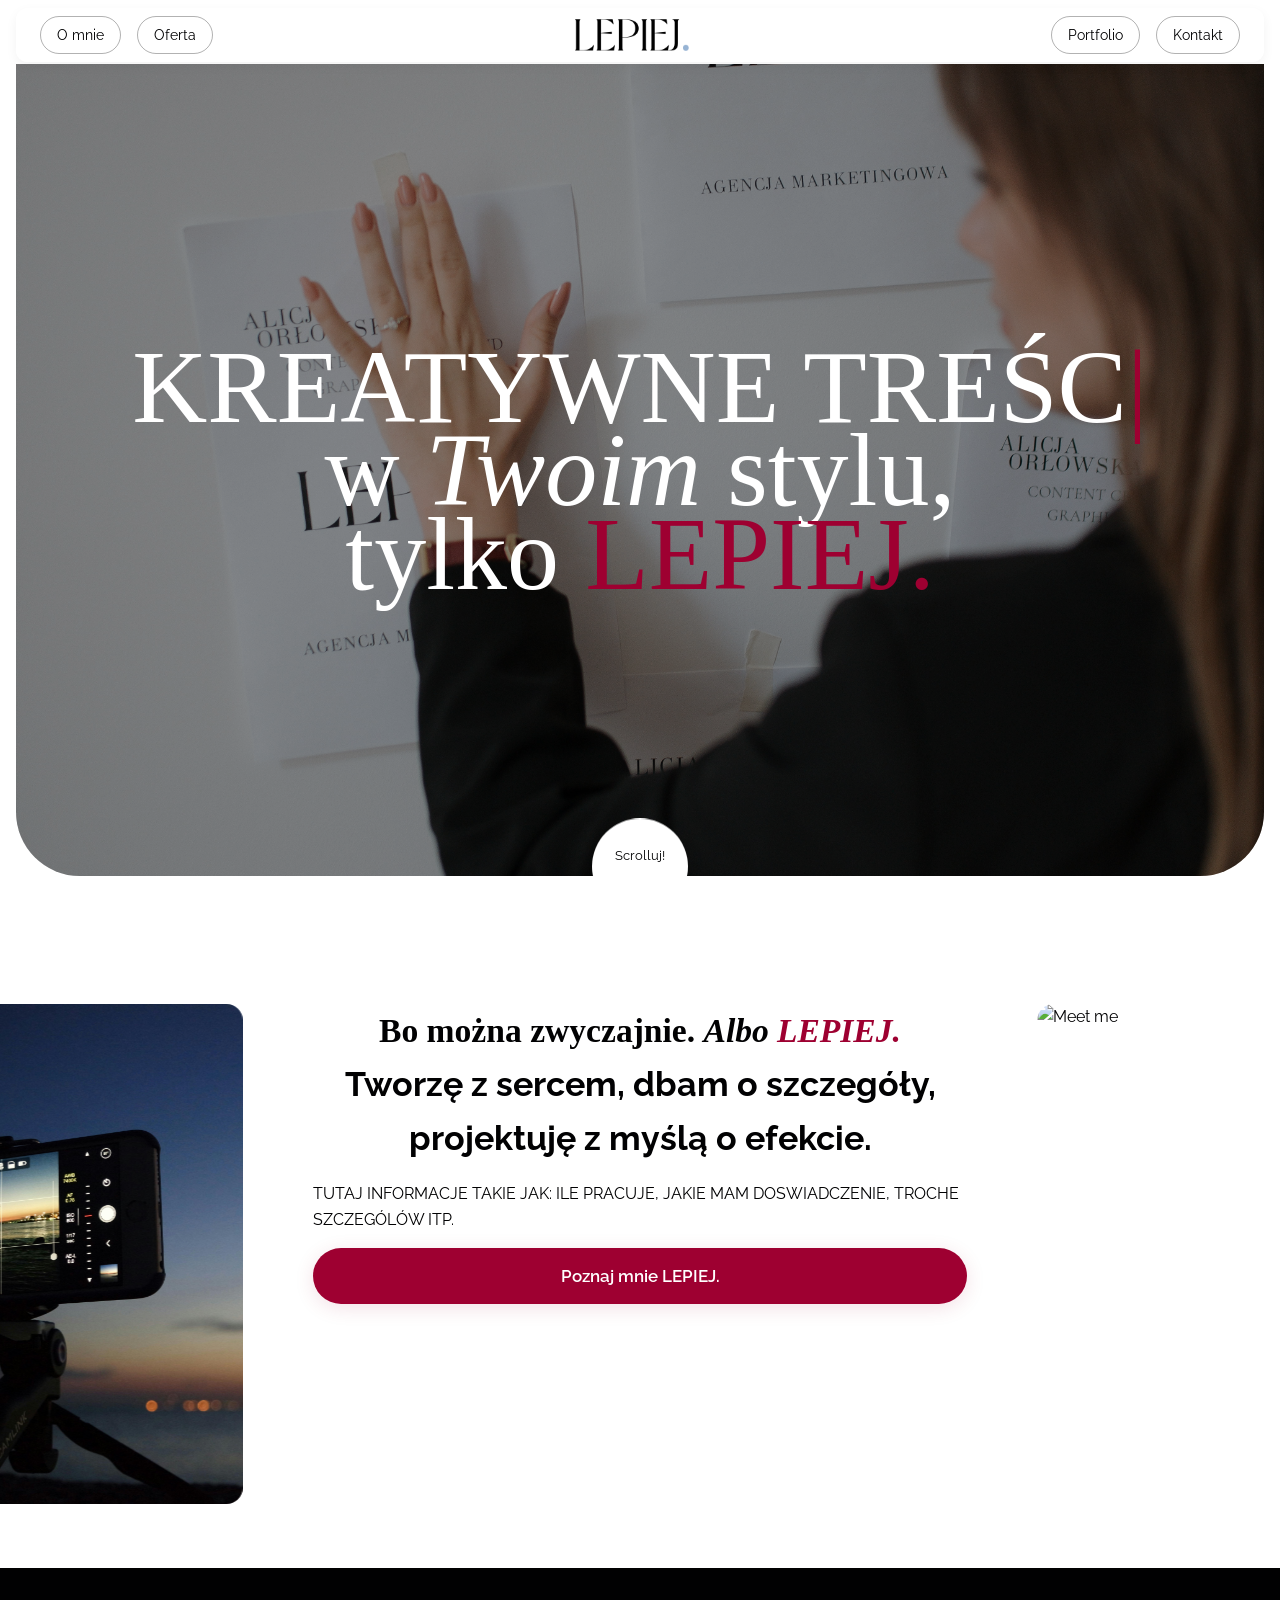
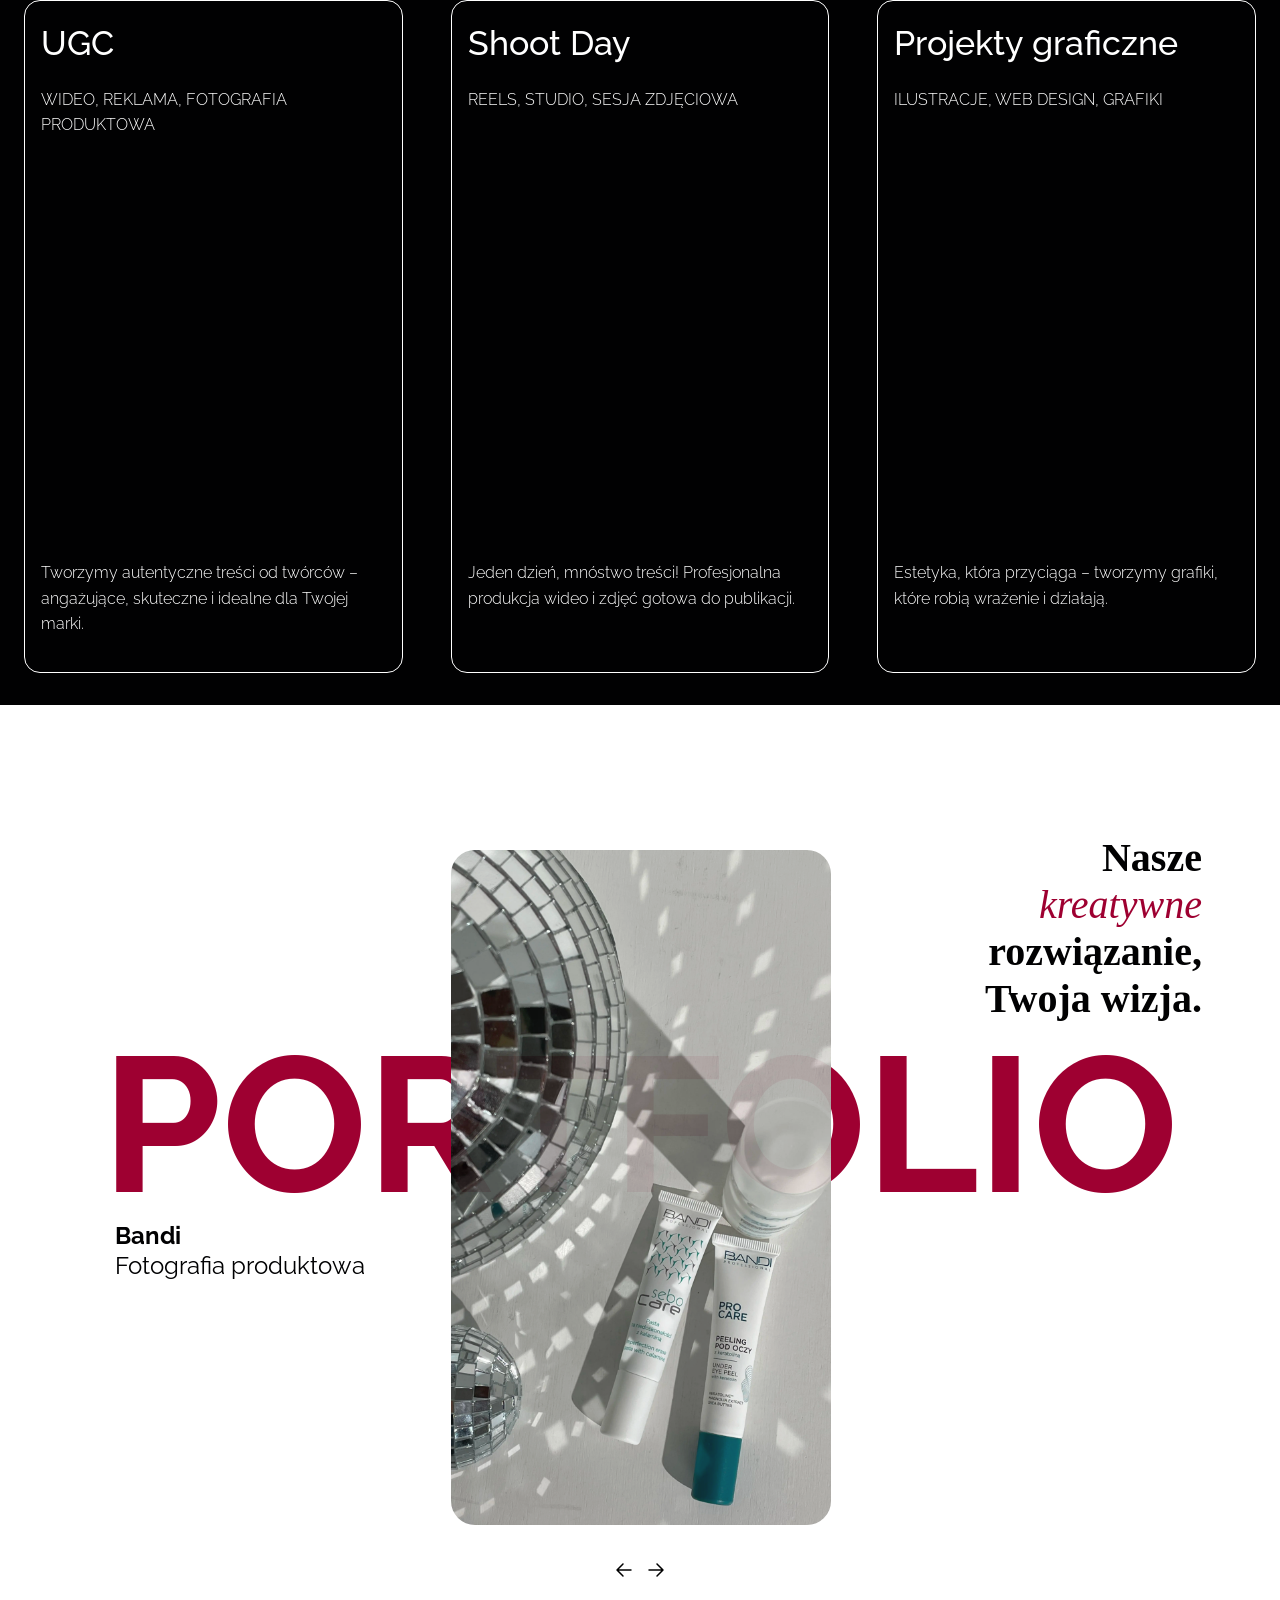
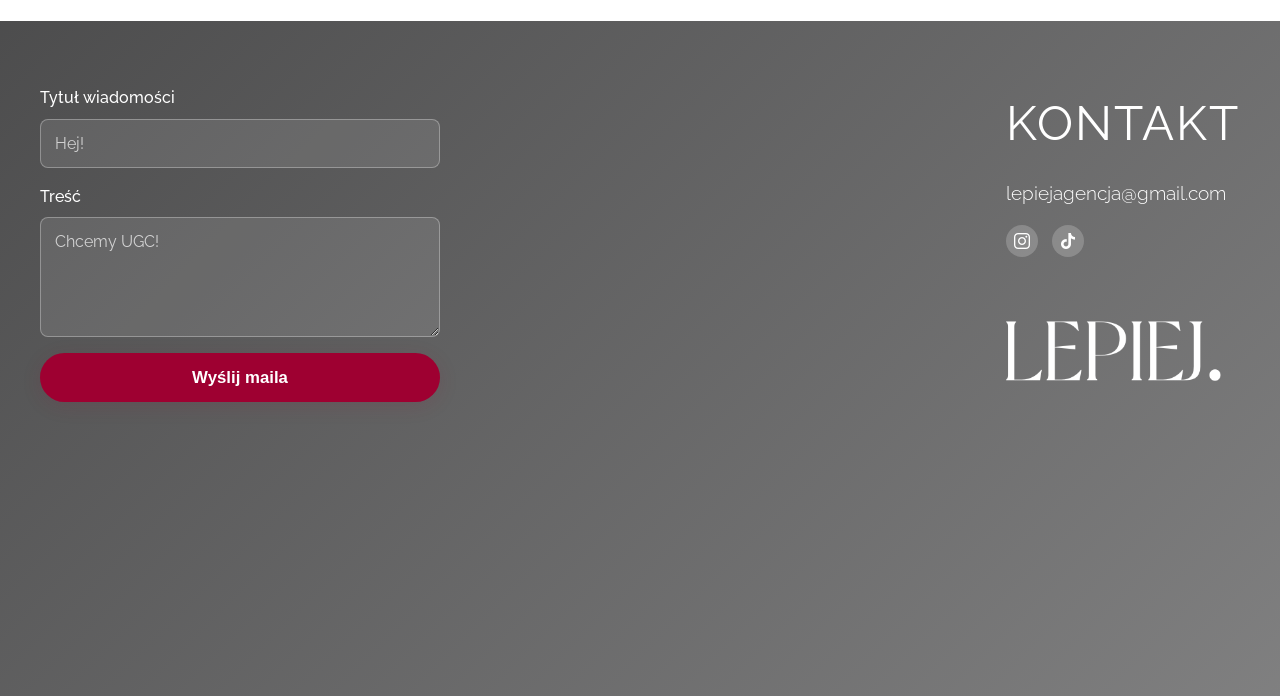
==== commit 0d022e9e: "feat(routing): add minimal routing" ====
--- a/index.html
+++ b/index.html
@@ -62,7 +62,7 @@
     </nav>
   </div>
 
-  <main>
+  <main id="router-outlet">
     <section class="hero">
       <div class="hero-content">
         <h1 class="hero-title white">
@@ -95,7 +95,7 @@
         </p>
 
         <div class="meet-me-cta">
-          <button type="button" class="button-cta">Poznaj mnie LEPIEJ.</button>
+          <a href="/about-me" class="button-cta" data-link>Poznaj mnie LEPIEJ.</a>
         </div>
       </div>
       <img src="assets/meet-me-right.jpg" alt="Meet me" class="meet-me-image meet-me-image-right">
@@ -268,60 +268,61 @@
         </div>
       </div>
     </section>
-
-    <footer id="contact" class="footer">
-      <div class="footer-cta">
-        <div class="footer-top">
-          <div class="footer-left">
-            <div class="contact-form-section">
-              <form class="contact-form" id="contact-form">
-                <div class="contact-form-field">
-                  <label for="form-title">Tytuł wiadomości</label>
-                  <input type="text" placeholder="Hej!" class="form-input" id="form-title" required>
-                </div>
-                <div class="contact-form-field">
-                  <label for="form-content">Treść</label>
-                  <textarea placeholder="Chcemy UGC!" class="form-textarea" id="form-content" rows="4"
-                    required></textarea>
-                </div>
-                <button type="submit" class="button-cta">Wyślij maila</button>
-              </form>
+  </main>
+
+  <footer id="contact" class="footer">
+    <div class="footer-cta">
+      <div class="footer-top">
+        <div class="footer-left">
+          <div class="contact-form-section">
+            <form class="contact-form" id="contact-form">
+              <div class="contact-form-field">
+                <label for="form-title">Tytuł wiadomości</label>
+                <input type="text" placeholder="Hej!" class="form-input" id="form-title" required>
+              </div>
+              <div class="contact-form-field">
+                <label for="form-content">Treść</label>
+                <textarea placeholder="Chcemy UGC!" class="form-textarea" id="form-content" rows="4"
+                  required></textarea>
+              </div>
+              <button type="submit" class="button-cta">Wyślij maila</button>
+            </form>
+          </div>
+        </div>
+
+        <div class="footer-right">
+          <div class="contact-section">
+            <h2>Kontakt</h2>
+            <div class="contact-info">
+              <a href="mailto:lepiejagencja@gmail.com" class="contact-item email">
+                <span>lepiejagencja@gmail.com</span>
+              </a>
             </div>
           </div>
 
-          <div class="footer-right">
-            <div class="contact-section">
-              <h2>Kontakt</h2>
-              <div class="contact-info">
-                <a href="mailto:lepiejagencja@gmail.com" class="contact-item email">
-                  <span>lepiejagencja@gmail.com</span>
-                </a>
-              </div>
+          <div class="social-section">
+            <div class="social-links">
+              <a href="https://www.instagram.com/lepiej.agencja/" target="_blank" class="social-link instagram"
+                aria-label="Instagram">
+                <img src="assets/utility/instagram.png" alt="Instagram">
+              </a>
+              <a href="https://www.tiktok.com/@lepiej.socialmedia" target="_blank" class="social-link tiktok"
+                aria-label="TikTok">
+                <img src="assets/utility/tik-tok.png" alt="TikTok">
+              </a>
             </div>
-
-            <div class="social-section">
-              <div class="social-links">
-                <a href="https://www.instagram.com/lepiej.agencja/" target="_blank" class="social-link instagram"
-                  aria-label="Instagram">
-                  <img src="assets/utility/instagram.png" alt="Instagram">
-                </a>
-                <a href="https://www.tiktok.com/@lepiej.socialmedia" target="_blank" class="social-link tiktok"
-                  aria-label="TikTok">
-                  <img src="assets/utility/tik-tok.png" alt="TikTok">
-                </a>
-              </div>
-            </div>
-
-            <div class="footer-logo">
-              <img src="assets/utility/logo.svg" alt="Lepiej. Logo">
-            </div>
-          </div>
-        </div>
-      </div>
-    </footer>
-  </main>
+          </div>
+
+          <div class="footer-logo">
+            <img src="assets/utility/logo.svg" alt="Lepiej. Logo">
+          </div>
+        </div>
+      </div>
+    </div>
+  </footer>
 
   <script src="main.js"></script>
+  <script src="tiny-router.js"></script>
 </body>
 
 </html>
--- a/main.css
+++ b/main.css
@@ -573,19 +573,19 @@
       @media (max-width: 767px) {
         &:nth-child(1) {
           &::before {
-            background: url('../assets/services/ugc.JPG') no-repeat center center / cover;
+            background: url('./assets/services/ugc.JPG') no-repeat center center / cover;
           }
         }
 
         &:nth-child(2) {
           &::before {
-            background: url('../assets/services/shoot-day.JPEG') no-repeat center center / cover;
+            background: url('./assets/services/shoot-day.JPEG') no-repeat center center / cover;
           }
         }
 
         &:nth-child(3) {
           &::before {
-            background: url('../assets/services/graphic-projects.JPG') no-repeat center center / cover;
+            background: url('./assets/services/graphic-projects.JPG') no-repeat center center / cover;
           }
         }
       }
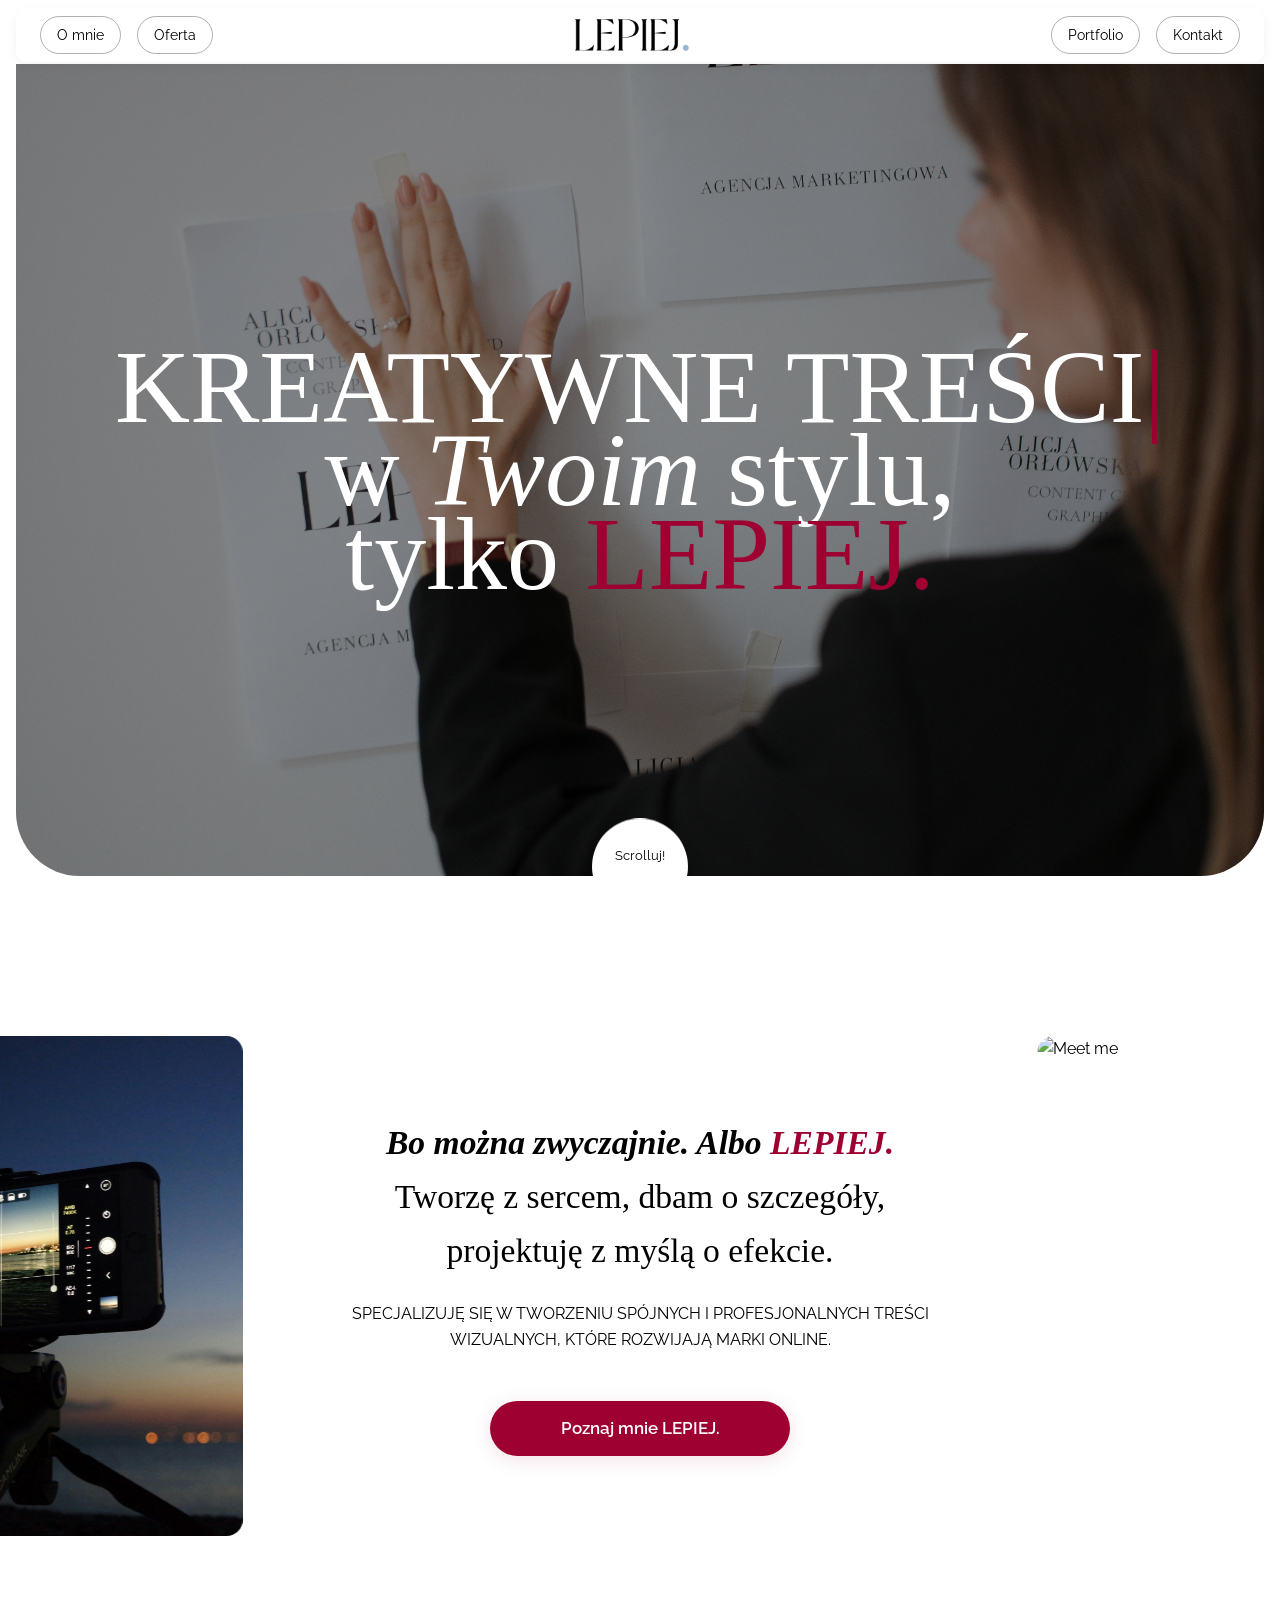
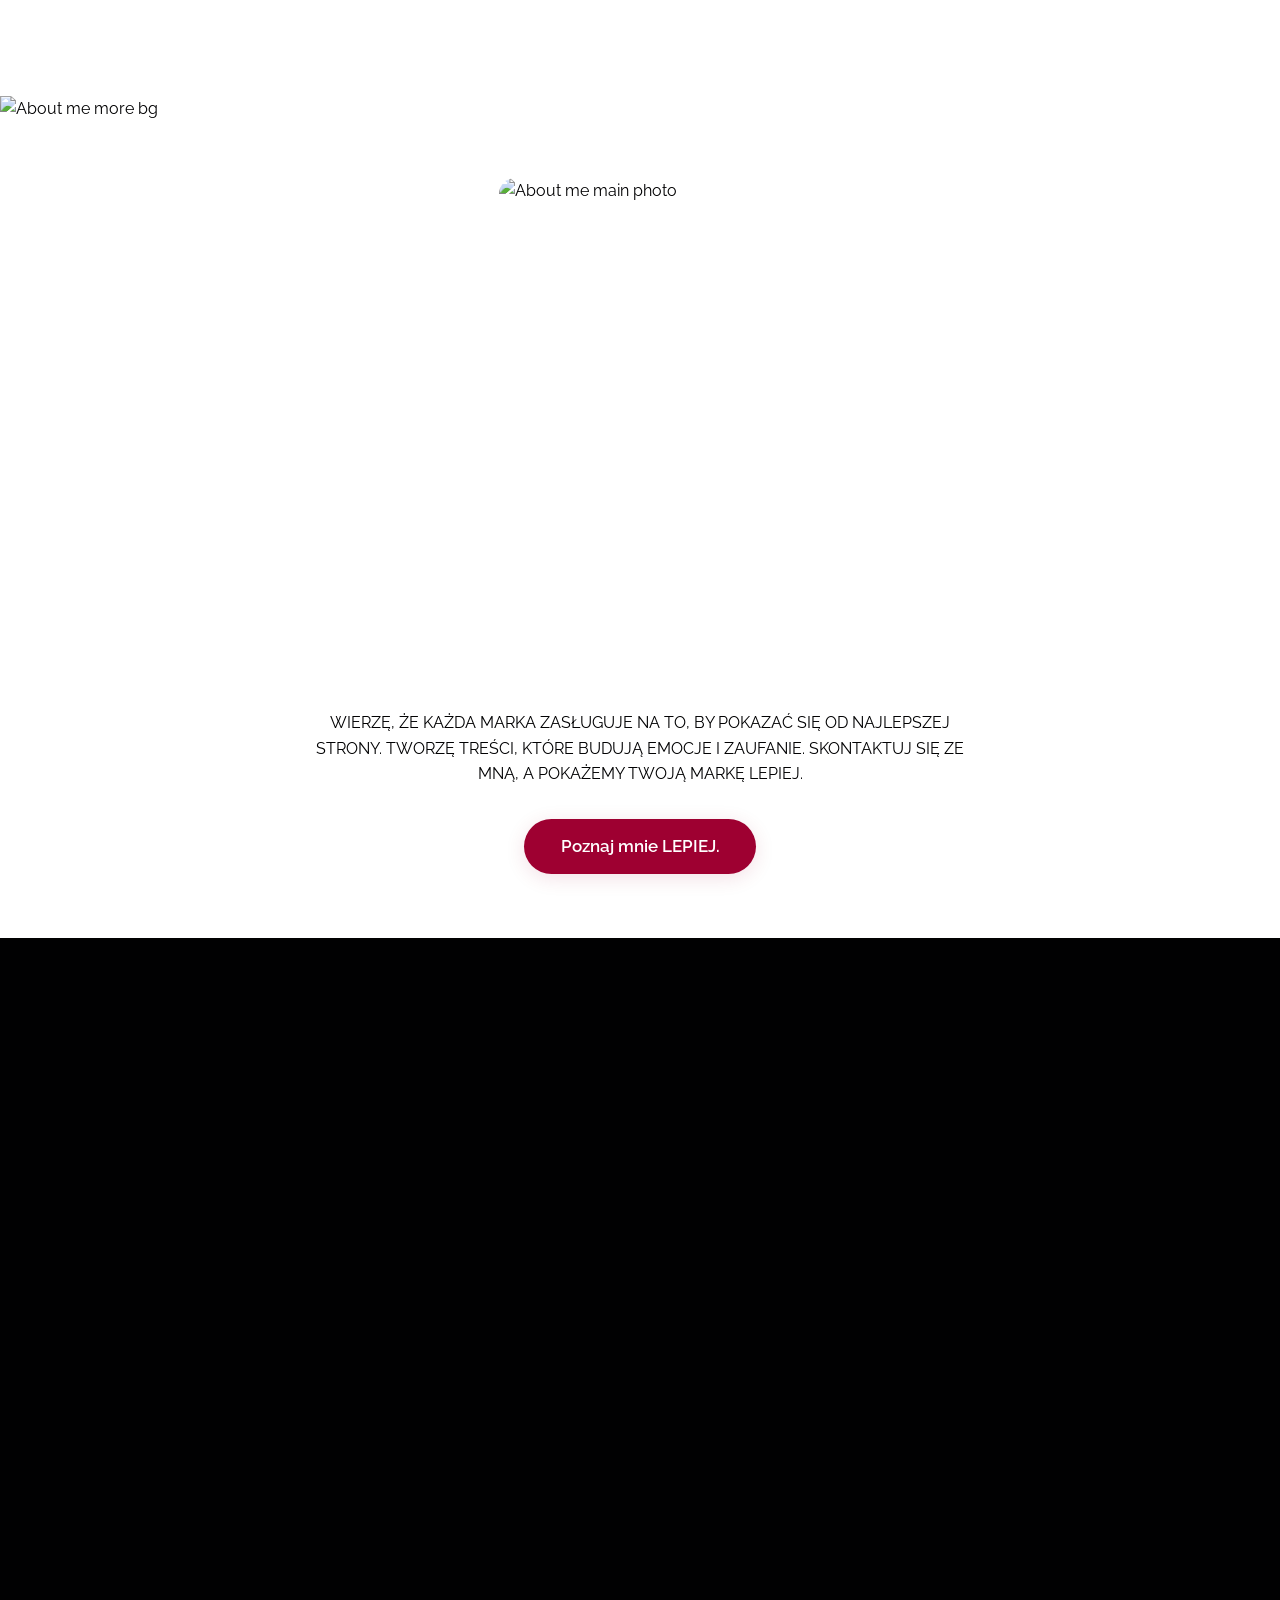
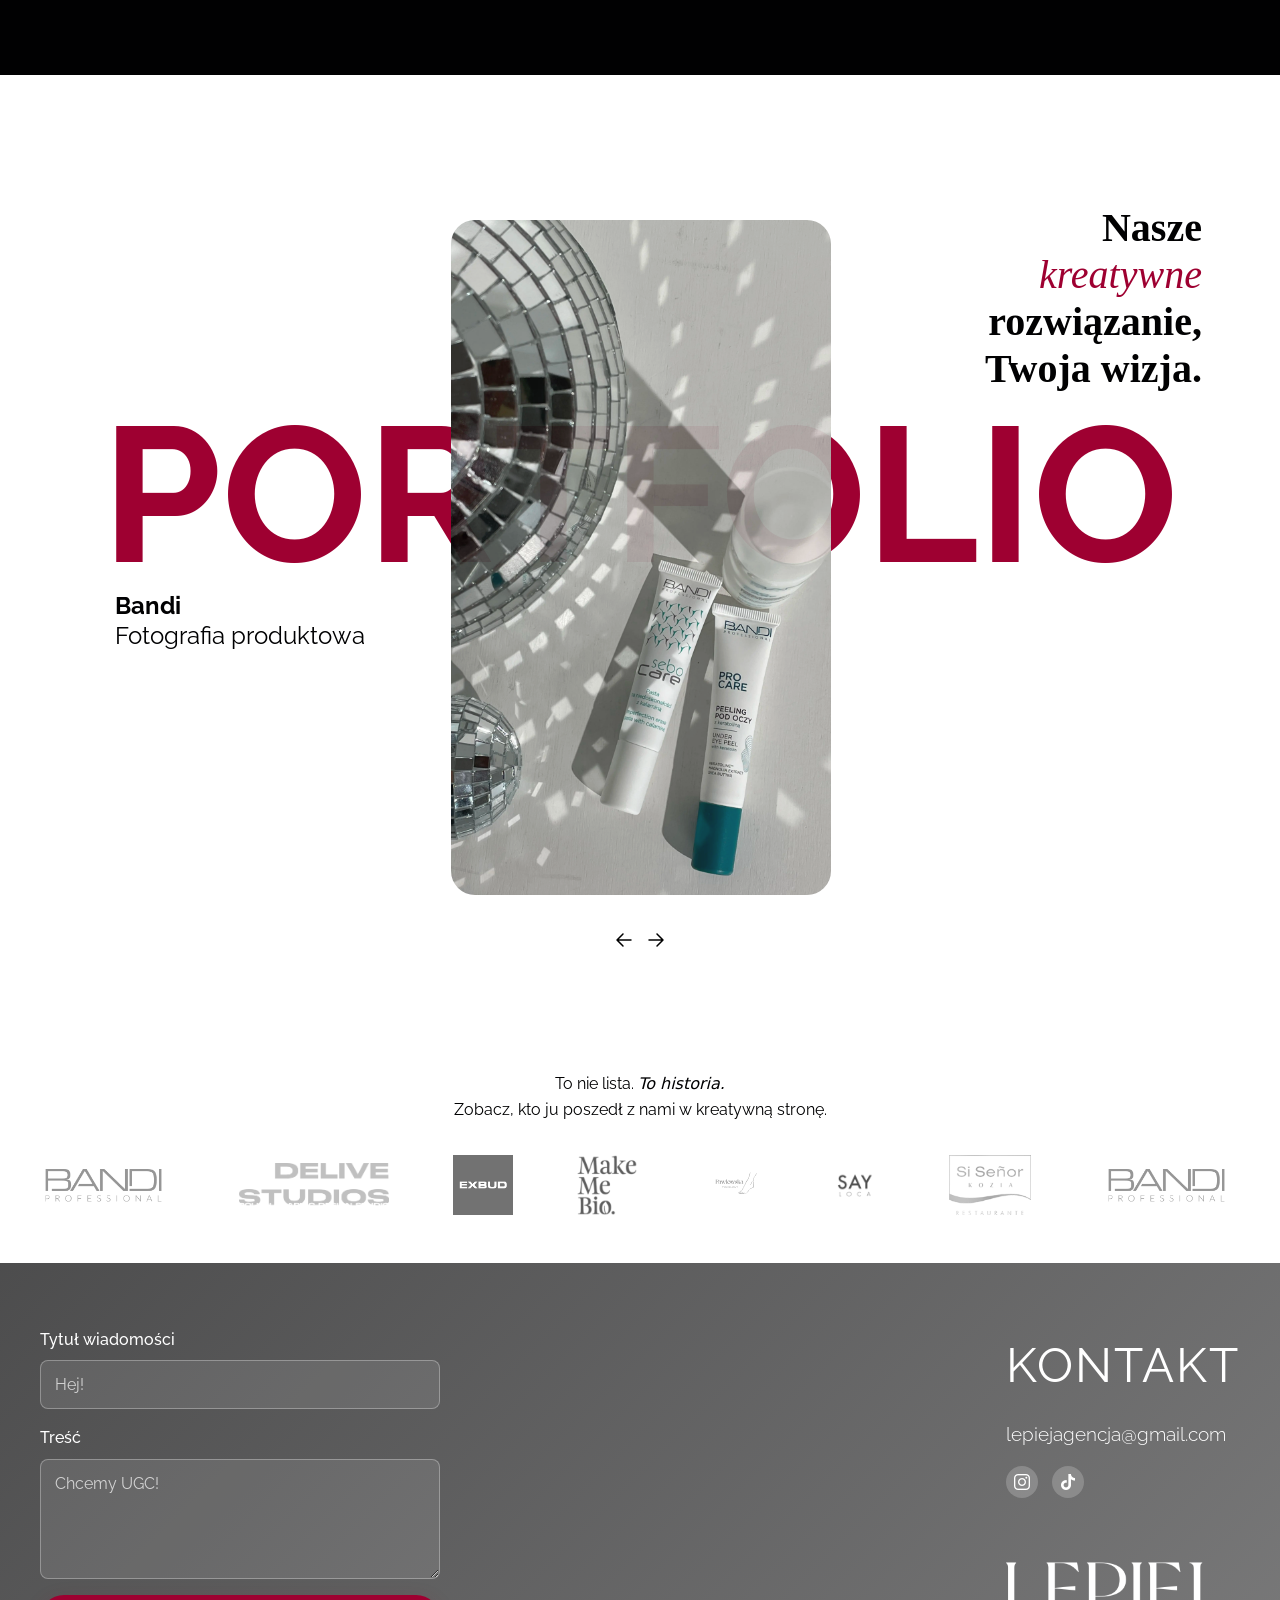
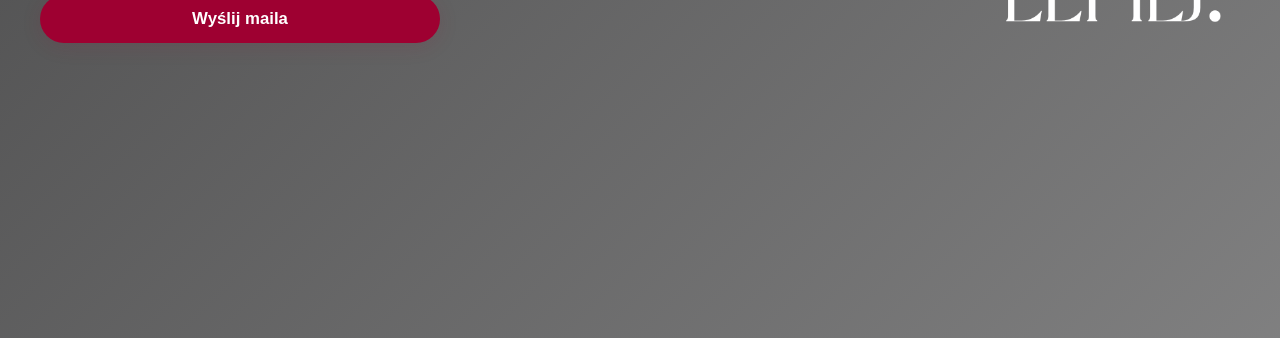
==== commit ee262b24: "feat: add collaborations section" ====
--- a/index.html
+++ b/index.html
@@ -79,26 +79,40 @@
     </section>
 
     <section id="about" class="meet-me">
-      <img src="assets/meet-me-left.jpg" alt="Meet me" class="meet-me-image meet-me-image-left">
-      <div class="meet-me-content">
-        <h3 class="meet-me-title text-center">
-          <span class="b serif">
-            Bo można zwyczajnie.
-          </span>
-          <span class="i b serif">Albo</span>
-          <span class="primary b i serif">LEPIEJ.</span>
-          <br />
-          <span>Tworzę z sercem, dbam o szczegóły, projektuję z myślą o efekcie.</span>
-        </h3>
-        <p>
-          TUTAJ INFORMACJE TAKIE JAK: ILE PRACUJE, JAKIE MAM DOSWIADCZENIE, TROCHE SZCZEGÓLÓW ITP.
+      <div class="main">
+        <img src="assets/meet-me-left.jpg" alt="Meet me" class="meet-me-image meet-me-image-left">
+        <div class="meet-me-content">
+          <h3 class="text-center i b serif">
+            Bo można zwyczajnie. Albo
+            <span class="primary b i serif">LEPIEJ.</span>
+          </h3>
+          <h3 class="serif text-center" style="font-weight: 300;">
+            Tworzę z sercem, dbam o szczegóły,
+            <br />
+            projektuję z myślą o efekcie.
+          </h3>
+
+          <p class="uppercase text-center">
+            Specjalizuję się w tworzeniu spójnych i profesjonalnych treści wizualnych, które rozwijają marki online.
+          </p>
+          <div class="meet-me-cta">
+            <a href="/about-me" class="button-cta" data-link>Poznaj mnie LEPIEJ.</a>
+          </div>
+        </div>
+        <img src="assets/meet-me-right.jpg" alt="Meet me" class="meet-me-image meet-me-image-right">
+      </div>
+
+      <div class="secondary">
+        <div class="about-me-more-bg">
+          <img src="https://picsum.photos/seed/8/1920/1080" alt="About me more bg">
+        </div>
+        <img class="about-me-main-photo" src="https://picsum.photos/seed/10/280/500" alt="About me main photo">
+        <p class="uppercase text-center">
+          Wierzę, że każda marka zasługuje na to, by pokazać się od najlepszej strony. Tworzę treści, które budują
+          emocje i zaufanie. Skontaktuj się ze mną, a pokażemy Twoją markę LEPIEJ.
         </p>
-
-        <div class="meet-me-cta">
-          <a href="/about-me" class="button-cta" data-link>Poznaj mnie LEPIEJ.</a>
-        </div>
-      </div>
-      <img src="assets/meet-me-right.jpg" alt="Meet me" class="meet-me-image meet-me-image-right">
+        <a href="/about-me" class="button-cta" data-link>Poznaj mnie LEPIEJ.</a>
+      </div>
     </section>
 
     <section id="services" class="services">
@@ -269,6 +283,34 @@
       </div>
     </section>
   </main>
+
+  <section class="collaborations">
+    <p>To nie lista. <span class="i">To historia.</span></p>
+    <p>Zobacz, kto ju poszedł z nami w kreatywną stronę.</p>
+    <div class="infinite-carousel-track">
+      <a href="https://bandi.pl" class="infinite-carousel-item" target="_blank">
+        <img src="assets/logos/bandi-logo.png" alt="Bandi Logo">
+      </a>
+      <a href="https://delivestudios.pl/" class="infinite-carousel-item" target="_blank">
+        <img src="assets/logos/delive-studios-logo.png" alt="Delive Studios Logo">
+      </a>
+      <a href="https://exbud.pl" class="infinite-carousel-item" target="_blank">
+        <img src="assets/logos/exbud-logo.png" alt="Exbud Logo">
+      </a>
+      <a href="https://eu.makemebio.com/" class="infinite-carousel-item" target="_blank">
+        <img src="assets/logos/make-me-bio-logo.png" alt="Make Me Bio Logo">
+      </a>
+      <a href="https://booksy.com/pl-pl/dl/show-business/101811" class="infinite-carousel-item" target="_blank">
+        <img src="assets/logos/pawlowska-beauty-logo.svg" alt="Pawlowska Beauty Logo">
+      </a>
+      <a href="https://sayloca.pl/" class="infinite-carousel-item" target="_blank">
+        <img src="assets/logos/say-loca-logo.png" alt="Say Loca Logo">
+      </a>
+      <a href="https://sisenor.pl/" class="infinite-carousel-item" target="_blank">
+        <img src="assets/logos/si-senor-logo.png" alt="Si Senor Logo">
+      </a>
+    </div>
+  </section>
 
   <footer id="contact" class="footer">
     <div class="footer-cta">
--- a/main.css
+++ b/main.css
@@ -460,69 +460,98 @@
 }
 
 .meet-me {
-  padding: 4rem 2rem;
-  overflow-x: hidden;
-  margin-top: 4rem;
-  display: flex;
-
-  .meet-me-content {
+  .main {
+    padding: 6rem 2rem;
+    overflow-x: hidden;
+    margin: 4rem 0;
+    display: flex;
+
+    .meet-me-content {
+      display: flex;
+      flex-direction: column;
+      width: 100%;
+      justify-content: center;
+
+      p {
+        margin: 1.5rem auto 0 auto
+      }
+
+      .meet-me-cta {
+        display: flex;
+        flex-direction: column;
+        gap: 1rem;
+        text-align: center;
+
+        span {
+          font-size: clamp(1rem, 0.5rem + 1.5vw, 1.25rem);
+        }
+
+        a {
+          width: 300px;
+          margin: 3rem auto 0 auto;
+        }
+      }
+    }
+
+    .meet-me-image {
+      object-fit: cover;
+      border-radius: 1rem;
+      display: none;
+      height: 500px;
+      aspect-ratio: 9 / 16;
+      display: none;
+
+      @media (min-width: 768px) {
+        display: block;
+      }
+    }
+
+    .meet-me-image-left {
+      left: 0;
+      transform: translateX(-25%);
+      will-change: transform;
+      transition: transform 0.3s ease-out;
+    }
+
+    .meet-me-image-right {
+      right: 0;
+      transform: translateX(25%);
+      will-change: transform;
+      transition: transform 0.3s ease-out;
+    }
+  }
+
+  .secondary {
+    padding-bottom: 4rem;
     display: flex;
     flex-direction: column;
-    gap: 1rem;
-
-    .meet-me-title {
-
-      @media (max-width: 767px) {
-        text-align: justify;
-      }
-
-      span {
-        font-size: inherit;
-      }
-    }
-
-    .meet-me-cta {
-      display: flex;
-      flex-direction: column;
-      gap: 1rem;
-      text-align: center;
-
-      span {
-        font-size: clamp(1rem, 0.5rem + 1.5vw, 1.25rem);
-      }
-
-      button {
-        width: 300px;
-        margin: 2rem auto 0 auto;
-      }
-    }
-  }
-
-  .meet-me-image {
-    object-fit: cover;
-    border-radius: 1rem;
-    display: none;
-    height: 500px;
-    aspect-ratio: 9 / 16;
-    display: none;
-
-    @media (min-width: 768px) {
-      display: block;
-    }
-  }
-
-  .meet-me-image-left {
-    left: 0;
-    transform: translateX(-25%);
-    will-change: transform;
-    transition: transform 0.3s ease-out;
-  }
-
-  .meet-me-image-right {
-    right: 0;
-    transform: translateX(25%);
-    will-change: transform;
-    transition: transform 0.3s ease-out;
+    align-items: center;
+    width: 100%;
+    position: relative;
+    gap: 2rem;
+
+    .about-me-more-bg {
+      width: 100%;
+      height: 400px;
+
+      img {
+        width: 100%;
+        height: 100%;
+        object-fit: cover;
+        object-position: center;
+      }
+    }
+
+    .about-me-main-photo {
+      height: 500px;
+      aspect-ratio: 9 / 16;
+      object-fit: cover;
+      object-position: center;
+      margin-top: -350px;
+      border-radius: 1rem;
+      position: relative;
+      z-index: 2;
+    }
   }
 }
 
@@ -891,6 +920,79 @@
   }
 }
 
+.collaborations {
+  margin-top: 4rem;
+  display: flex;
+  width: 100%;
+  flex-direction: column;
+  align-items: center;
+  justify-content: center;
+  overflow: hidden;
+  padding: 2rem 0;
+
+  p {
+    text-align: center;
+    margin: 0 auto;
+    padding: 0 1rem;
+  }
+
+  p:last-of-type {
+    margin-bottom: 2rem;
+  }
+
+  .infinite-carousel-track {
+    display: flex;
+    align-items: center;
+    width: 100%;
+    overflow: hidden;
+    position: relative;
+  }
+
+  .logo-marquee {
+    display: flex;
+    align-items: center;
+    animation: scrollLogos 30s linear infinite;
+    will-change: transform;
+    position: relative;
+    white-space: nowrap;
+  }
+
+  .infinite-carousel-item {
+    flex-shrink: 0;
+    padding: 0 2rem;
+    display: inline-flex;
+    align-items: center;
+    justify-content: center;
+    cursor: pointer;
+
+    img {
+      height: 60px;
+      width: auto;
+      max-width: 150px;
+      object-fit: contain;
+      filter: grayscale(100%);
+      opacity: 0.7;
+      transition: filter 0.3s ease, opacity 0.3s ease;
+
+      &:hover {
+        filter: grayscale(0);
+        opacity: 1;
+      }
+    }
+  }
+}
+
+@keyframes scrollLogos {
+  from {
+    transform: translateX(0);
+  }
+
+  to {
+    transform: translateX(calc(-50%));
+  }
+}
+
+
 .footer {
   position: relative;
   background: url('./assets/footer-background.png') no-repeat center center / cover;
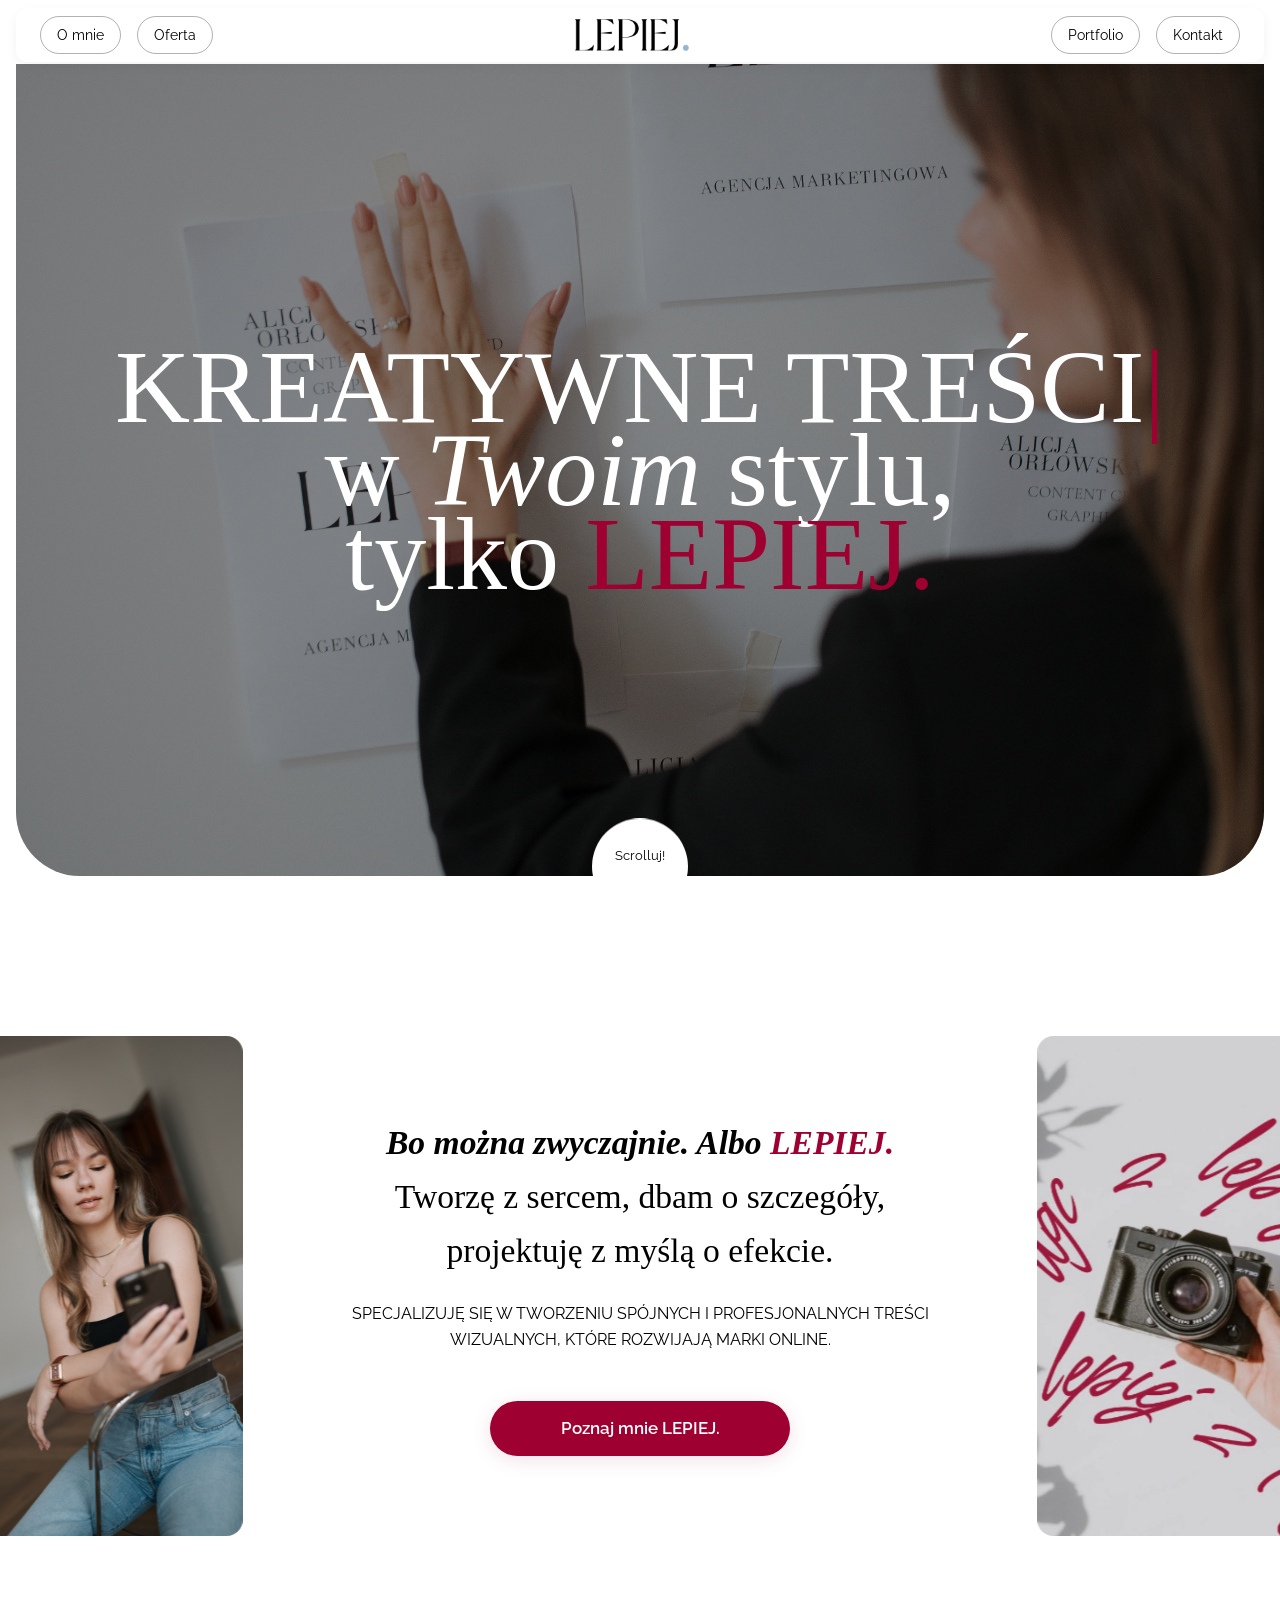
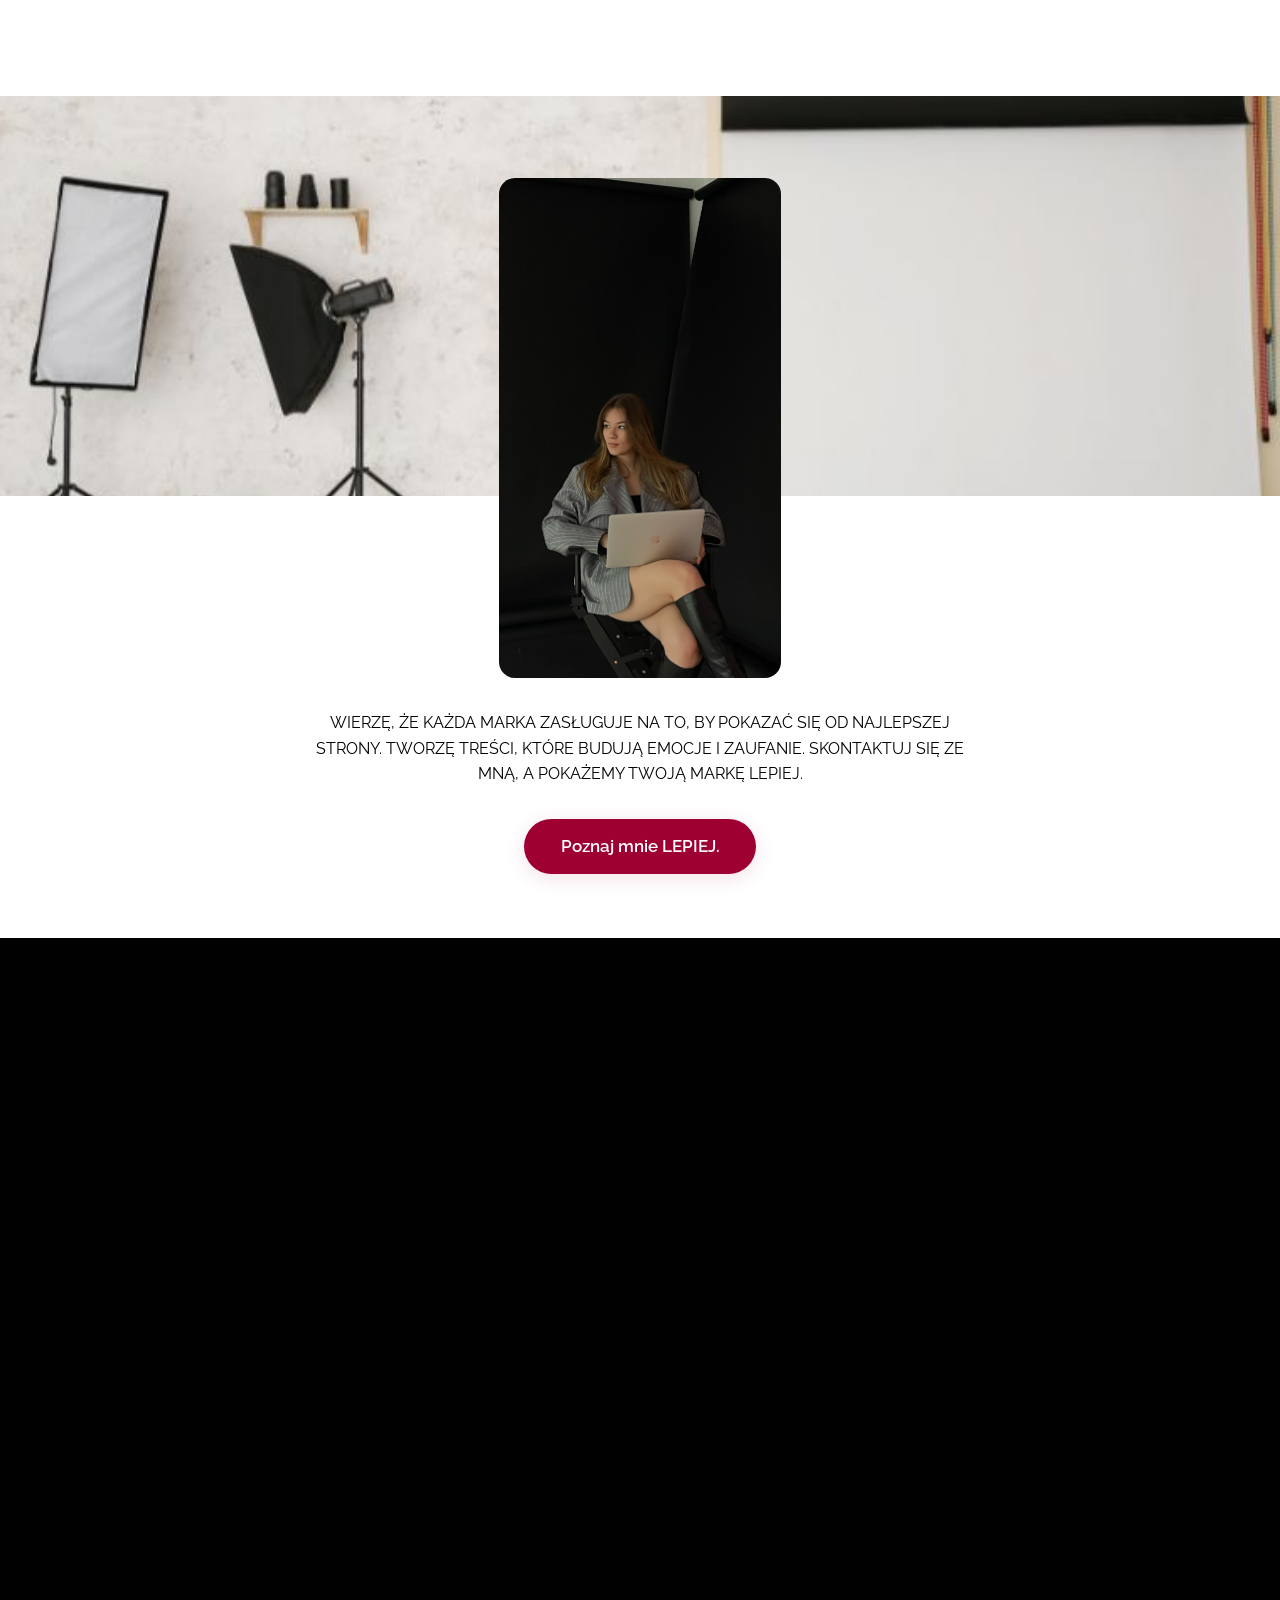
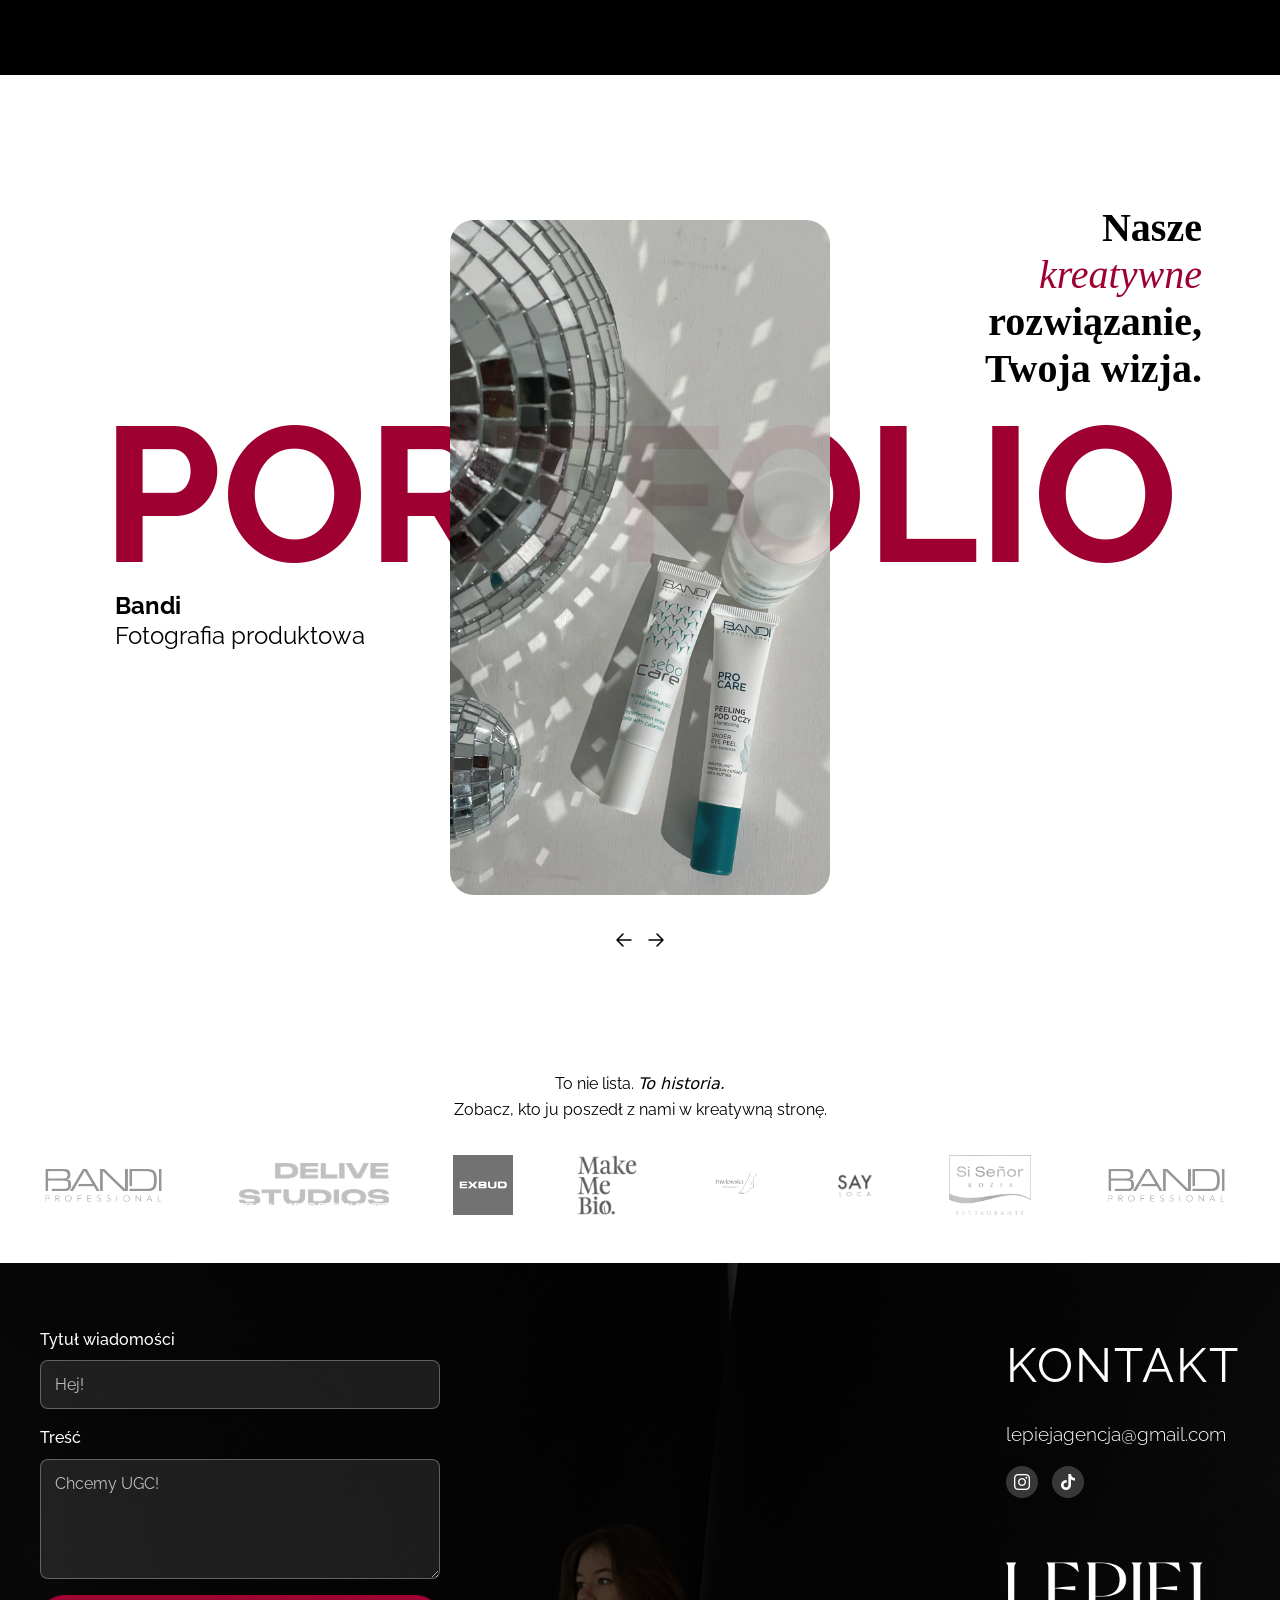
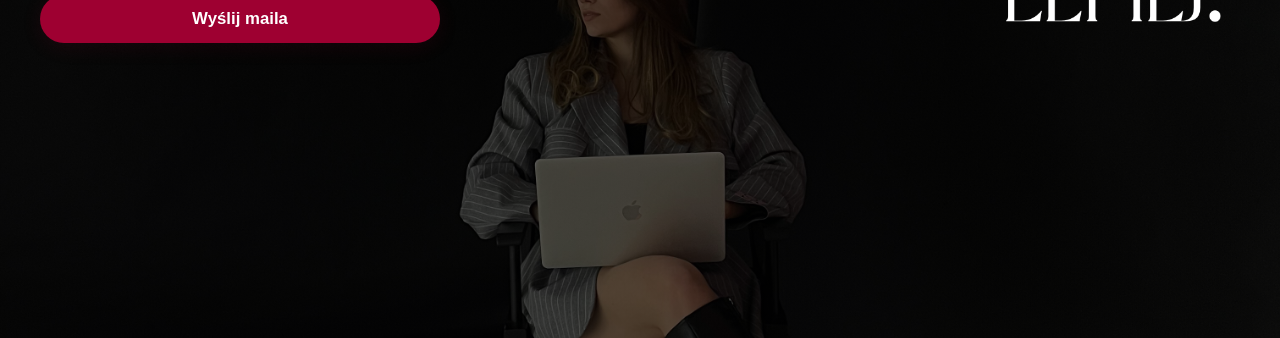
==== commit 6688e79d: "chore: update photo paths" ====
--- a/index.html
+++ b/index.html
@@ -80,7 +80,7 @@
 
     <section id="about" class="meet-me">
       <div class="main">
-        <img src="assets/meet-me-left.jpg" alt="Meet me" class="meet-me-image meet-me-image-left">
+        <img src="assets/home/about-me-left.JPEG" alt="Meet me" class="meet-me-image meet-me-image-left">
         <div class="meet-me-content">
           <h3 class="text-center i b serif">
             Bo można zwyczajnie. Albo
@@ -99,14 +99,14 @@
             <a href="/about-me" class="button-cta" data-link>Poznaj mnie LEPIEJ.</a>
           </div>
         </div>
-        <img src="assets/meet-me-right.jpg" alt="Meet me" class="meet-me-image meet-me-image-right">
+        <img src="assets/home/about-me-right.jpg" alt="Meet me" class="meet-me-image meet-me-image-right">
       </div>
 
       <div class="secondary">
         <div class="about-me-more-bg">
-          <img src="https://picsum.photos/seed/8/1920/1080" alt="About me more bg">
-        </div>
-        <img class="about-me-main-photo" src="https://picsum.photos/seed/10/280/500" alt="About me main photo">
+          <img src="assets/home/about-me-bg.jpg" alt="About me more bg">
+        </div>
+        <img class="about-me-main-photo" src="assets/home/about-me-main.png" alt="About me main photo">
         <p class="uppercase text-center">
           Wierzę, że każda marka zasługuje na to, by pokazać się od najlepszej strony. Tworzę treści, które budują
           emocje i zaufanie. Skontaktuj się ze mną, a pokażemy Twoją markę LEPIEJ.
@@ -181,7 +181,7 @@
         </h3>
         <div class="carousel-track">
           <figure class="slide middle">
-            <img src="assets/portfolio/1-products-bandi.webp" alt="Bandi Fotografia produktowa">
+            <img src="assets/home/portfolio-1-products-bandi.webp" alt="Bandi Fotografia produktowa">
             <figcaption>
               <p><strong>Bandi</strong></p>
               <p>Fotografia produktowa</p>
@@ -189,7 +189,7 @@
           </figure>
 
           <figure class="slide">
-            <video src="assets/portfolio/2-ugc-make-me-bio.MOV" muted loop playsinline webkit-playsinline
+            <video src="assets/home/portfolio-2-ugc-make-me-bio.MOV" muted loop playsinline webkit-playsinline
               alt="Make Me Bio UGC" controlslist="nofullscreen nodownload noremoteplayback noplaybackrate">
             </video>
             <figcaption>
@@ -199,7 +199,7 @@
           </figure>
 
           <figure class="slide">
-            <video src="assets/portfolio/3-social-media-personal.mp4" muted loop playsinline webkit-playsinline
+            <video src="assets/home/portfolio-3-social-media-personal.mp4" muted loop playsinline webkit-playsinline
               alt="Pawłowska Podology Social Media"
               controlslist="nofullscreen nodownload noremoteplayback noplaybackrate"></video>
             <figcaption>
@@ -209,7 +209,7 @@
           </figure>
 
           <figure class="slide">
-            <img src="assets/portfolio/4-products-loca.webp" alt="Loca Fotografia produktowa">
+            <img src="assets/home/portfolio-4-products-loca.webp" alt="Loca Fotografia produktowa">
             <figcaption>
               <p><strong>Loca</strong></p>
               <p>Fotografia produktowa</p>
@@ -217,7 +217,7 @@
           </figure>
 
           <figure class="slide">
-            <img src="assets/portfolio/5-products-loca-2.webp" alt="Loca Fotografia produktowa">
+            <img src="assets/home/portfolio-5-products-loca-2.webp" alt="Loca Fotografia produktowa">
             <figcaption>
               <p><strong>Loca</strong></p>
               <p>Fotografia produktowa</p>
@@ -225,8 +225,8 @@
           </figure>
 
           <figure class="slide">
-            <video src="assets/portfolio/6-ugc-indigo.mp4" muted loop playsinline webkit-playsinline alt="Indigo UGC"
-              controlslist="nofullscreen nodownload noremoteplayback noplaybackrate"></video>
+            <video src="assets/home/portfolio-6-ugc-indigo.mp4" muted loop playsinline webkit-playsinline
+              alt="Indigo UGC" controlslist="nofullscreen nodownload noremoteplayback noplaybackrate"></video>
             <figcaption>
               <p><strong>Indigo</strong></p>
               <p>UGC</p>
@@ -234,7 +234,7 @@
           </figure>
 
           <figure class="slide">
-            <video src="assets/portfolio/7-ugc-pedibehr.mp4" muted loop playsinline webkit-playsinline
+            <video src="assets/home/portfolio-7-ugc-pedibehr.mp4" muted loop playsinline webkit-playsinline
               alt="Pedibehr UGC" controlslist="nofullscreen nodownload noremoteplayback noplaybackrate"></video>
             </video>
             <figcaption>
@@ -244,7 +244,7 @@
           </figure>
 
           <figure class="slide">
-            <video src="assets/portfolio/8-ugc-bandi.MOV" muted loop playsinline webkit-playsinline alt="Bandi UGC"
+            <video src="assets/home/portfolio-8-ugc-bandi.MOV" muted loop playsinline webkit-playsinline alt="Bandi UGC"
               controlslist="nofullscreen nodownload noremoteplayback noplaybackrate"></video>
             </video>
             <figcaption>
@@ -254,7 +254,7 @@
           </figure>
 
           <figure class="slide">
-            <video src="assets/portfolio/9-ugc-loca.mov" muted loop playsinline webkit-playsinline alt="Loca UGC"
+            <video src="assets/home/portfolio-9-ugc-loca.mov" muted loop playsinline webkit-playsinline alt="Loca UGC"
               controlslist="nofullscreen nodownload noremoteplayback noplaybackrate"></video>
             </video>
             <figcaption>
@@ -289,25 +289,25 @@
     <p>Zobacz, kto ju poszedł z nami w kreatywną stronę.</p>
     <div class="infinite-carousel-track">
       <a href="https://bandi.pl" class="infinite-carousel-item" target="_blank">
-        <img src="assets/logos/bandi-logo.png" alt="Bandi Logo">
+        <img src="assets/footer/collaborations/bandi-logo.png" alt="Bandi Logo">
       </a>
       <a href="https://delivestudios.pl/" class="infinite-carousel-item" target="_blank">
-        <img src="assets/logos/delive-studios-logo.png" alt="Delive Studios Logo">
+        <img src="assets/footer/collaborations/delive-studios-logo.png" alt="Delive Studios Logo">
       </a>
       <a href="https://exbud.pl" class="infinite-carousel-item" target="_blank">
-        <img src="assets/logos/exbud-logo.png" alt="Exbud Logo">
+        <img src="assets/footer/collaborations/exbud-logo.png" alt="Exbud Logo">
       </a>
       <a href="https://eu.makemebio.com/" class="infinite-carousel-item" target="_blank">
-        <img src="assets/logos/make-me-bio-logo.png" alt="Make Me Bio Logo">
+        <img src="assets/footer/collaborations/make-me-bio-logo.png" alt="Make Me Bio Logo">
       </a>
       <a href="https://booksy.com/pl-pl/dl/show-business/101811" class="infinite-carousel-item" target="_blank">
-        <img src="assets/logos/pawlowska-beauty-logo.svg" alt="Pawlowska Beauty Logo">
+        <img src="assets/footer/collaborations/pawlowska-beauty-logo.svg" alt="Pawlowska Beauty Logo">
       </a>
       <a href="https://sayloca.pl/" class="infinite-carousel-item" target="_blank">
-        <img src="assets/logos/say-loca-logo.png" alt="Say Loca Logo">
+        <img src="assets/footer/collaborations/say-loca-logo.png" alt="Say Loca Logo">
       </a>
       <a href="https://sisenor.pl/" class="infinite-carousel-item" target="_blank">
-        <img src="assets/logos/si-senor-logo.png" alt="Si Senor Logo">
+        <img src="assets/footer/collaborations/si-senor-logo.png" alt="Si Senor Logo">
       </a>
     </div>
   </section>
--- a/main.css
+++ b/main.css
@@ -332,7 +332,7 @@
   justify-content: center;
   align-items: center;
   height: calc(100vh - 4.5rem - 1rem);
-  background-image: url(./assets/hero.JPEG);
+  background-image: url(./assets/home/hero.JPEG);
   background-size: cover;
   background-position: center;
   background-repeat: no-repeat;
@@ -602,19 +602,19 @@
       @media (max-width: 767px) {
         &:nth-child(1) {
           &::before {
-            background: url('./assets/services/ugc.JPG') no-repeat center center / cover;
+            background: url('assets/home/ugc.JPG') no-repeat center center / cover;
           }
         }
 
         &:nth-child(2) {
           &::before {
-            background: url('./assets/services/shoot-day.JPEG') no-repeat center center / cover;
+            background: url('assets/home/shoot-day.JPEG') no-repeat center center / cover;
           }
         }
 
         &:nth-child(3) {
           &::before {
-            background: url('./assets/services/graphic-projects.JPG') no-repeat center center / cover;
+            background: url('assets/home/graphic-projects.JPG') no-repeat center center / cover;
           }
         }
       }
@@ -640,19 +640,19 @@
 
         &:nth-child(1) {
           &::before {
-            background: url('../assets/services/ugc.JPG') no-repeat center center / cover;
+            background: url('assets/home/services-ugc.JPG') no-repeat center center / cover;
           }
         }
 
         &:nth-child(2) {
           &::before {
-            background: url('../assets/services/shoot-day.JPEG') no-repeat center center / cover;
+            background: url('assets/home/services-shoot-day.JPEG') no-repeat center center / cover;
           }
         }
 
         &:nth-child(3) {
           &::before {
-            background: url('../assets/services/graphic-projects.JPG') no-repeat center center / cover;
+            background: url('assets/home/services-graphic-projects.JPG') no-repeat center center / cover;
           }
         }
       }
@@ -818,8 +818,28 @@
       scrollbar-width: none;
       -ms-overflow-style: none;
       height: 75vh;
+      min-height: 500px;
+
+      @media (max-width: 768px) {
+        height: 70vh;
+        min-height: 400px;
+        padding-left: calc(50% - (70vh * 9 / 32));
+        padding-right: calc(50% - (70vh * 9 / 32));
+      }
+
+      @media (max-height: 600px) {
+        height: 80vh;
+        min-height: 350px;
+        padding-left: calc(50% - (80vh * 9 / 32));
+        padding-right: calc(50% - (80vh * 9 / 32));
+      }
+
       align-items: center;
       justify-content: flex-start;
+      -webkit-overflow-scrolling: touch;
+      touch-action: manipulation;
+      padding-left: calc(50% - (75vh * 9 / 32));
+      padding-right: calc(50% - (75vh * 9 / 32));
 
       &::-webkit-scrollbar {
         display: none;
@@ -827,6 +847,7 @@
 
       .slide {
         scroll-snap-align: center;
+        scroll-snap-stop: always;
         border-radius: 1.5rem;
         height: 100%;
         aspect-ratio: 9 / 16;
@@ -836,13 +857,6 @@
         position: relative;
         flex-shrink: 0;
 
-        &:first-child {
-          margin-left: 50%;
-        }
-
-        &:last-child {
-          margin-right: 50%;
-        }
 
         img,
         video {
@@ -995,7 +1009,7 @@
 
 .footer {
   position: relative;
-  background: url('./assets/footer-background.png') no-repeat center center / cover;
+  background: url('assets/footer/bg.png') no-repeat center center / cover;
   padding: 4rem 2rem;
   margin-top: 1rem;
   min-height: 75vh;
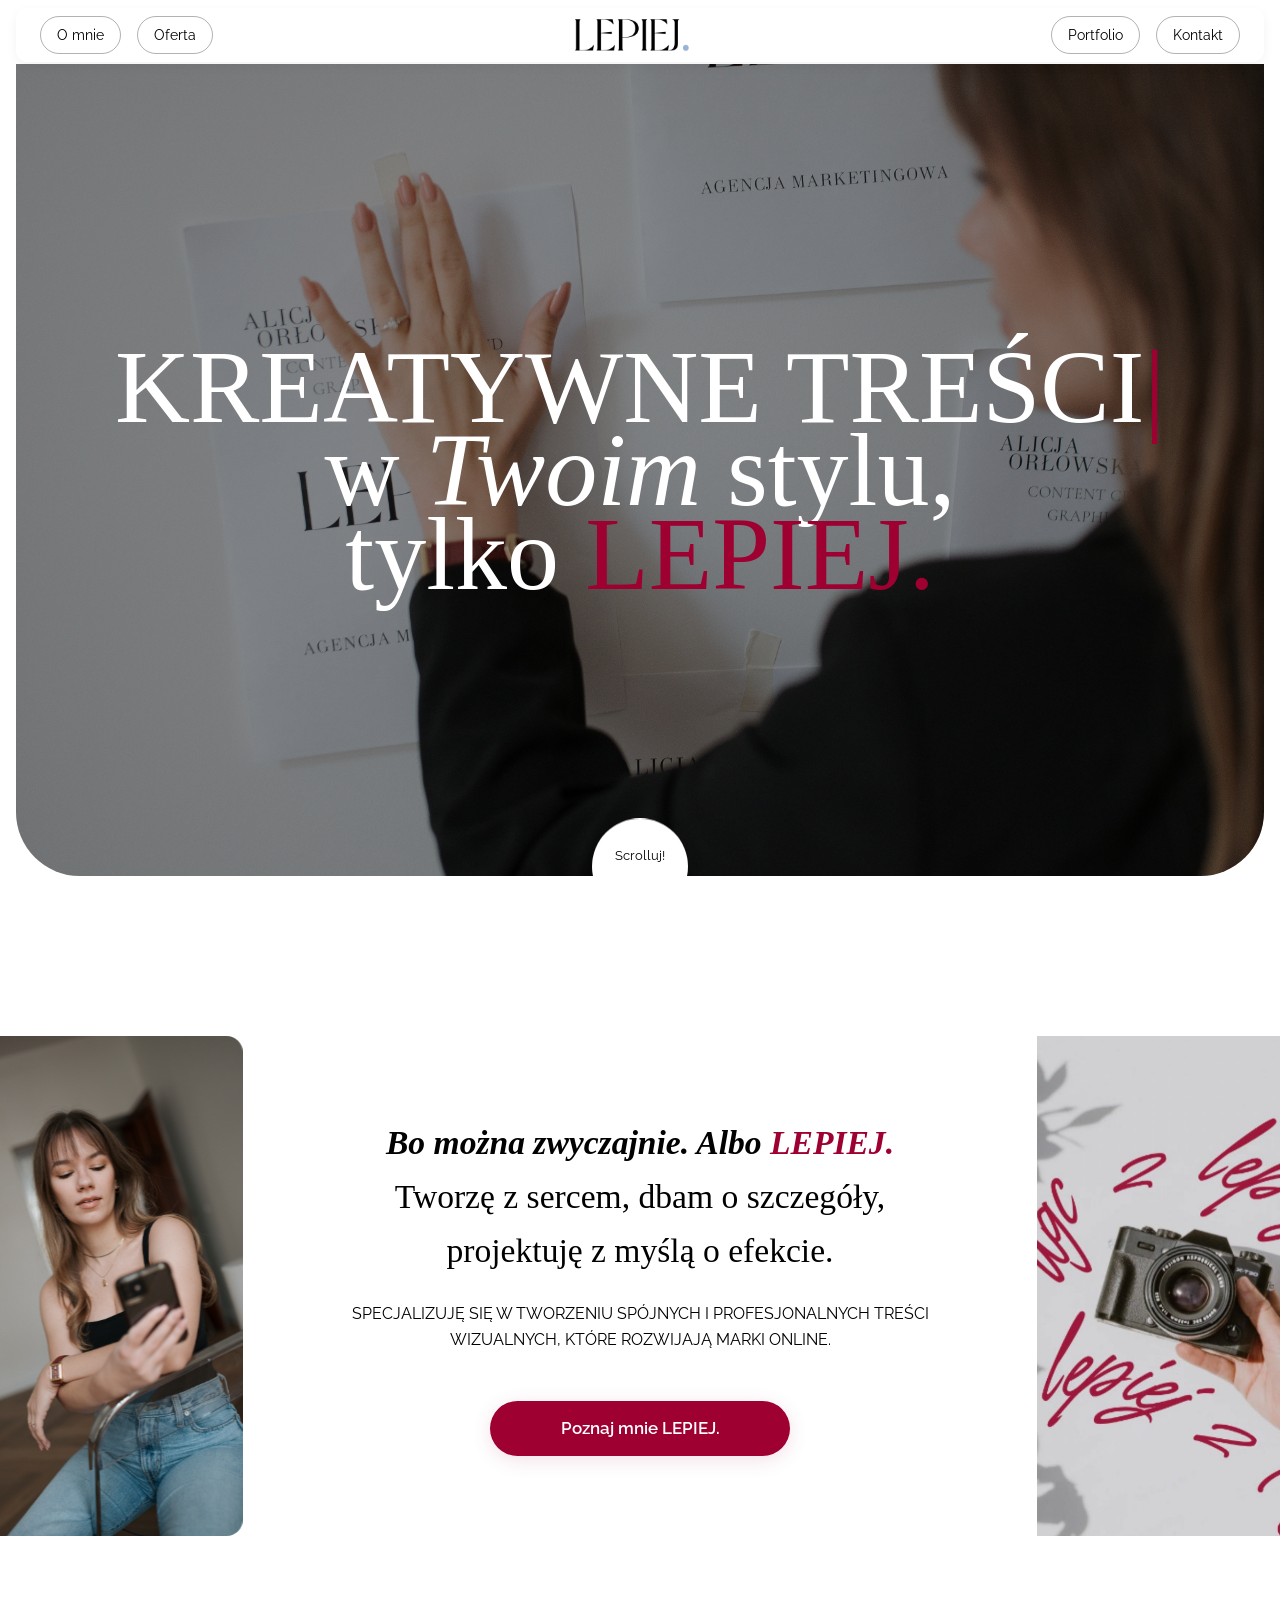
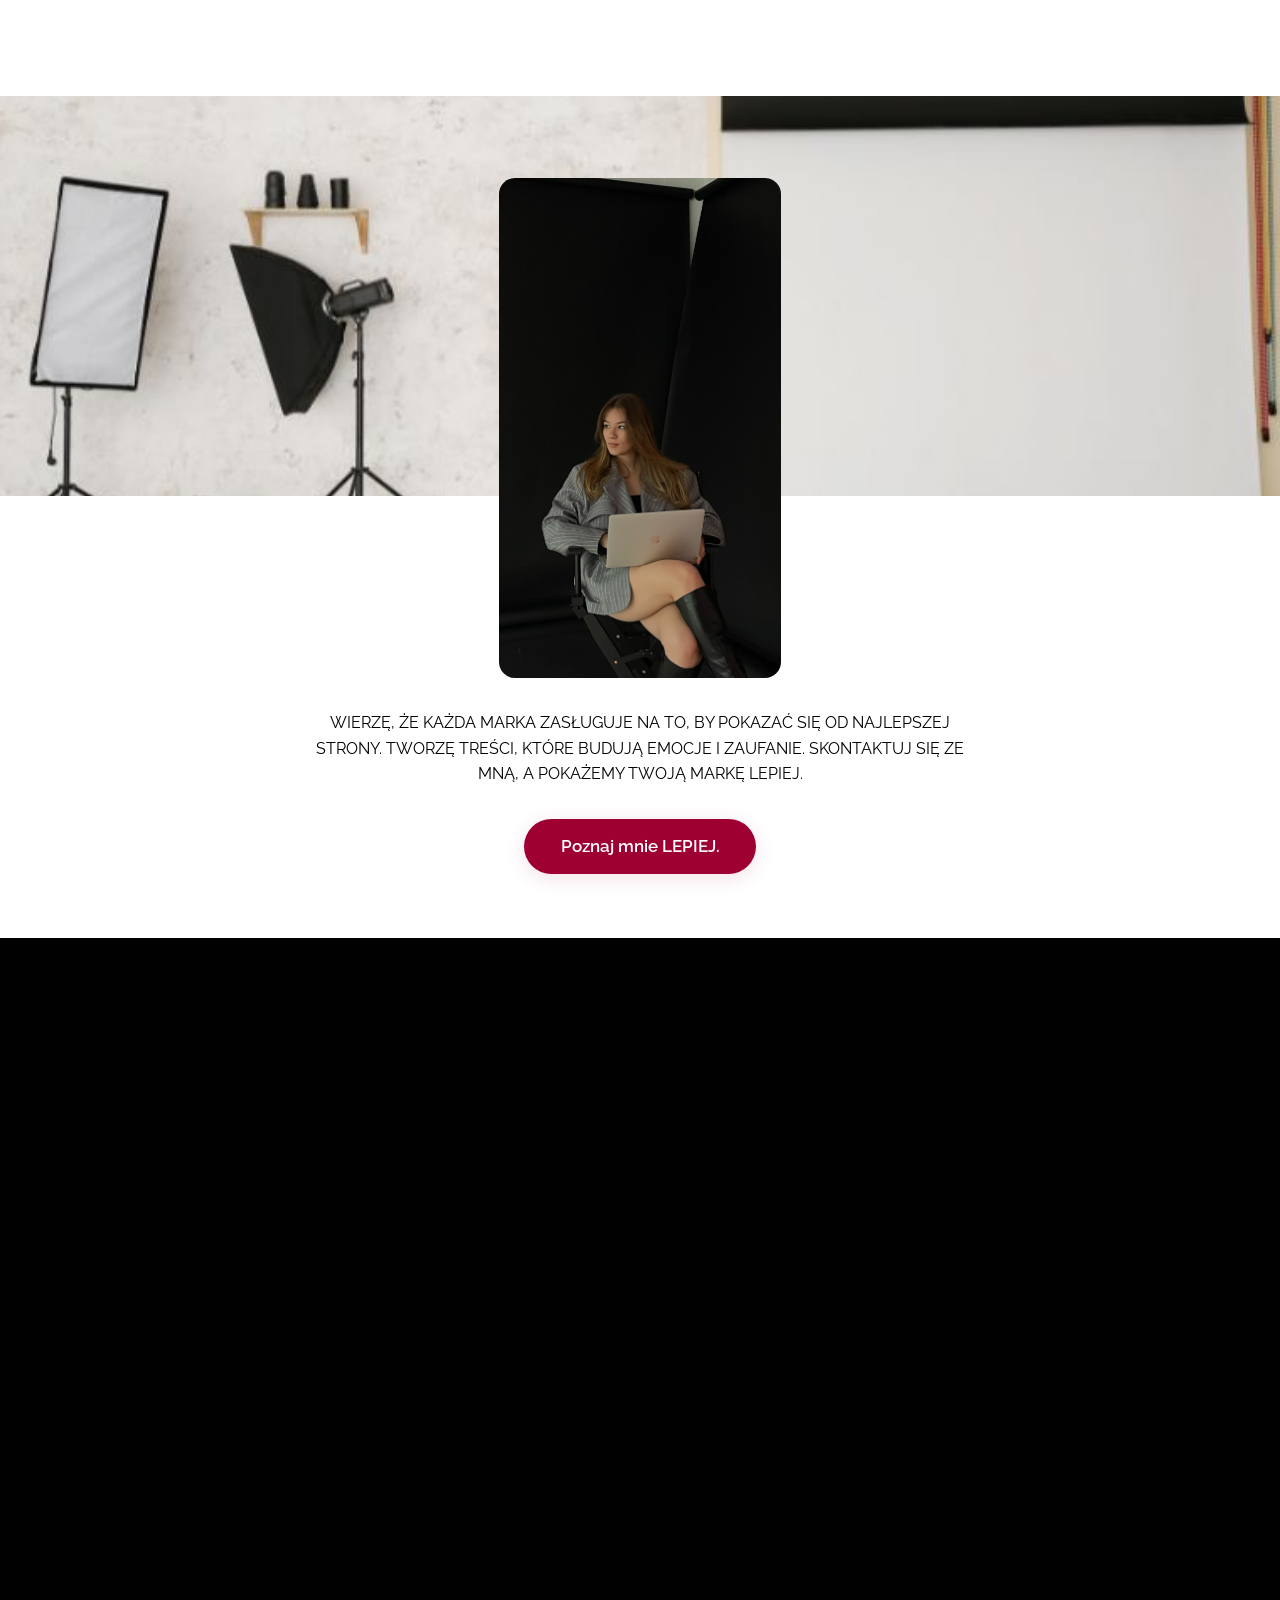
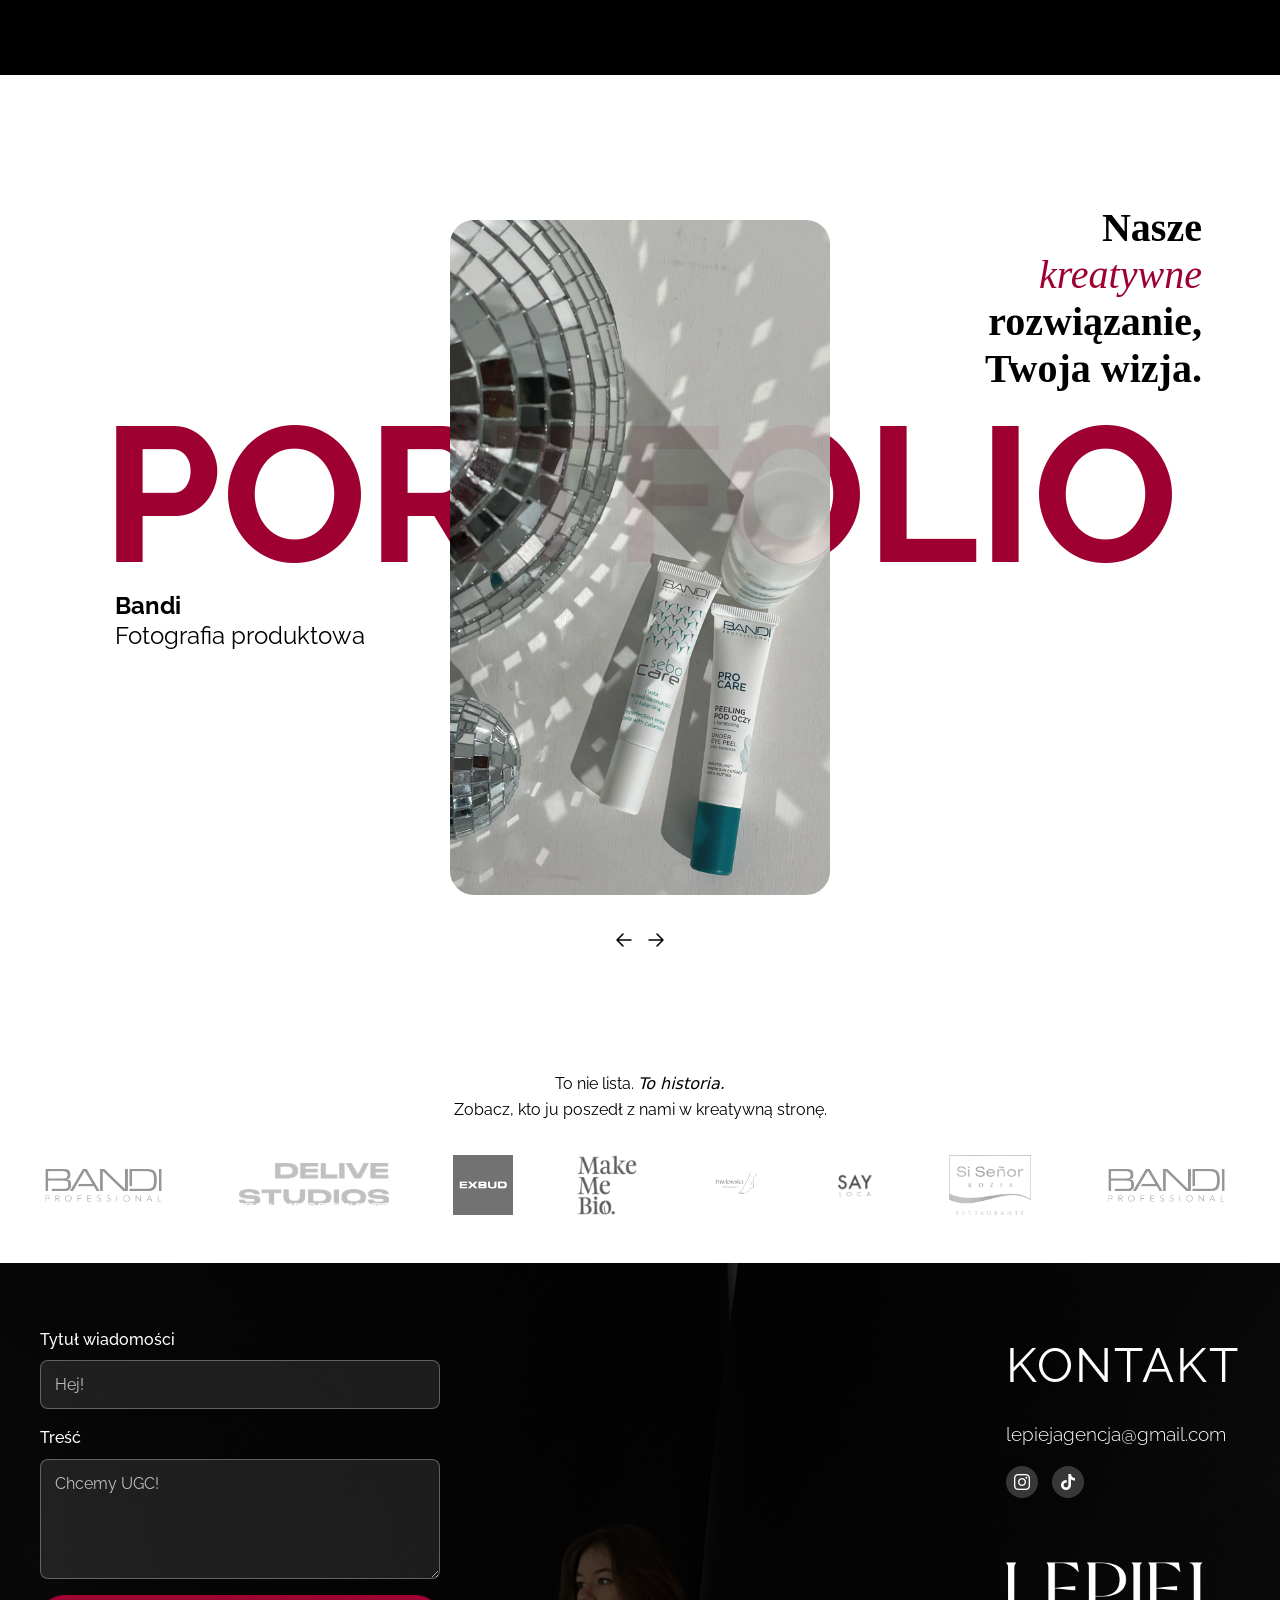
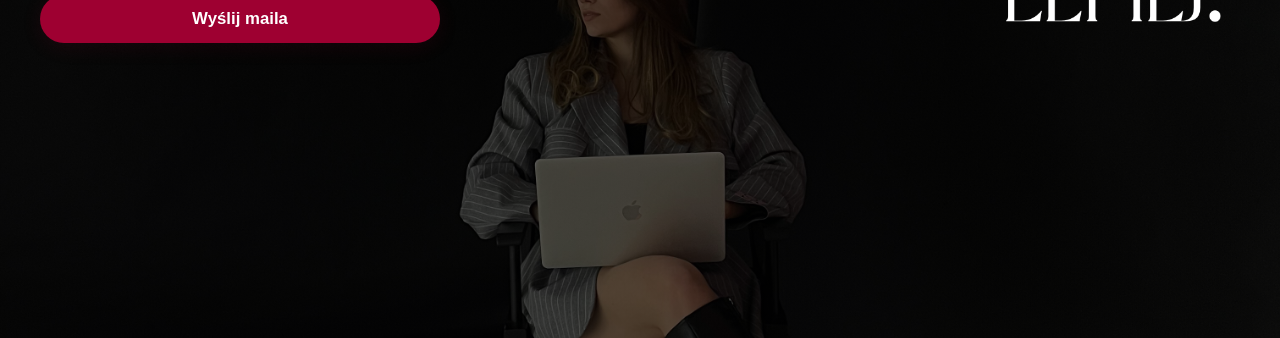
==== commit 09050772: "add about me subpage template" ====
--- a/index.html
+++ b/index.html
@@ -80,7 +80,7 @@
 
     <section id="about" class="meet-me">
       <div class="main">
-        <img src="assets/home/about-me-left.JPEG" alt="Meet me" class="meet-me-image meet-me-image-left">
+        <img src="assets/home/about-me-left.JPEG" alt="Meet me" class="meet-me-image meet-me-image-left br-1">
         <div class="meet-me-content">
           <h3 class="text-center i b serif">
             Bo można zwyczajnie. Albo
@@ -106,7 +106,7 @@
         <div class="about-me-more-bg">
           <img src="assets/home/about-me-bg.jpg" alt="About me more bg">
         </div>
-        <img class="about-me-main-photo" src="assets/home/about-me-main.png" alt="About me main photo">
+        <img class="about-me-main-photo br-1" src="assets/home/about-me-main.png" alt="About me main photo">
         <p class="uppercase text-center">
           Wierzę, że każda marka zasługuje na to, by pokazać się od najlepszej strony. Tworzę treści, które budują
           emocje i zaufanie. Skontaktuj się ze mną, a pokażemy Twoją markę LEPIEJ.
@@ -117,7 +117,7 @@
 
     <section id="services" class="services">
       <div class="services-content">
-        <div class="service-item">
+        <div class="service-item br-1">
           <h3 class="item-title">UGC</h3>
           <p class="item-keywords">Wideo, Reklama, Fotografia Produktowa</p>
           <span class="spacer"></span>
@@ -132,7 +132,7 @@
           </div>
         </div>
 
-        <div class="service-item">
+        <div class="service-item br-1">
           <h3 class="item-title">Shoot Day</h3>
           <p class="item-keywords">Reels, Studio, Sesja Zdjęciowa</p>
           <span class="spacer"></span>
@@ -147,7 +147,7 @@
           </div>
         </div>
 
-        <div class="service-item">
+        <div class="service-item br-1">
           <h3 class="item-title">Projekty graficzne</h3>
           <p class="item-keywords">Ilustracje, Web Design, Grafiki</p>
           <span class="spacer"></span>
--- a/main.css
+++ b/main.css
@@ -4,6 +4,7 @@
   --primary-dark: #8F002D;
   --primary-light: #ad1742;
   --secondary: #BEDAE6;
+  --light-gray: #f3f3f3;
 
   --black: #010102;
   --black-rgb: 1, 1, 2;
@@ -42,12 +43,20 @@
   text-align: center;
 }
 
+.text-justify {
+  text-align: justify;
+}
+
 .desktop-only {
   display: none;
 
   @media (min-width: 768px) {
     display: block;
   }
+}
+
+.br-1 {
+  border-radius: 1rem;
 }
 
 @keyframes blink {
@@ -495,7 +504,6 @@
 
     .meet-me-image {
       object-fit: cover;
-      border-radius: 1rem;
       display: none;
       height: 500px;
       aspect-ratio: 9 / 16;
@@ -548,7 +556,6 @@
       object-fit: cover;
       object-position: center;
       margin-top: -350px;
-      border-radius: 1rem;
       position: relative;
       z-index: 2;
     }
@@ -572,7 +579,6 @@
     .service-item {
       opacity: 0;
       border: 1px solid var(--white);
-      border-radius: 1rem;
       color: var(--white);
       aspect-ratio: 9 / 16;
       display: flex;
@@ -1207,4 +1213,208 @@
     background-color: var(--black);
     height: 30vh;
   }
+}
+
+.subpage-about-me {
+  margin-top: 4rem;
+
+  .intro {
+    display: flex;
+    width: 100%;
+    flex-direction: column;
+    align-items: center;
+    position: relative;
+
+    h1 {
+      position: absolute;
+      top: 3rem;
+      left: 50%;
+      transform: translateX(-50%);
+      z-index: 10;
+      text-align: center;
+      margin: 0;
+      width: max-content;
+      white-space: nowrap;
+    }
+
+    .intro-content {
+      display: flex;
+      flex-direction: column;
+      align-items: center;
+      width: 100%;
+      max-width: 1280px;
+      margin-top: 8rem;
+      position: relative;
+      overflow-x: hidden;
+
+      @media (min-width: 768px) {
+        flex-direction: row;
+        justify-content: center;
+        margin-top: 10rem;
+        gap: 1.5rem;
+      }
+
+      .image-cards {
+        display: flex;
+        justify-content: center;
+        align-items: center;
+        position: relative;
+        margin-bottom: 2rem;
+
+        @media (min-width: 768px) {
+          margin-bottom: 0;
+          flex: 0 0 auto;
+        }
+
+        .card-left {
+          width: 200px;
+          height: 200px;
+          aspect-ratio: 1 / 1;
+          object-fit: cover;
+          object-position: center;
+          z-index: 2;
+          position: relative;
+          margin-right: -2rem;
+
+          @media (min-width: 768px) {
+            width: 250px;
+            height: 250px;
+            margin-right: -3rem;
+          }
+        }
+
+        .card-middle {
+          width: 300px;
+          height: 300px;
+          aspect-ratio: 1 / 1;
+          object-fit: cover;
+          object-position: center;
+          z-index: 1;
+          position: relative;
+
+          @media (min-width: 768px) {
+            width: 400px;
+            height: 400px;
+          }
+        }
+      }
+
+      .card-right {
+        display: flex;
+        flex-direction: column;
+        gap: 1.5rem;
+        padding: 2rem;
+        background-color: var(--light-gray);
+        border-radius: 1rem;
+        max-width: 350px;
+        width: 100%;
+
+        @media (min-width: 768px) {
+          flex: 0 0 350px;
+          margin-left: 1.5rem;
+        }
+
+        p {
+          margin: 0;
+          line-height: 1.6;
+        }
+      }
+    }
+  }
+
+  .who-is-this-girl {
+    margin-top: 6rem;
+    padding: 0 1rem;
+
+    h1 {
+      text-align: center;
+      margin-bottom: 3rem;
+      font-size: 6rem;
+      position: relative;
+      width: min-content;
+      margin: auto;
+      white-space: nowrap;
+      width: 100px;
+
+      >span {
+        position: absolute;
+      }
+
+      :nth-child(2) {
+        bottom: -70px;
+        left: 164px;
+      }
+
+      :nth-child(3) {
+        font-size: 8rem;
+      }
+    }
+
+    >div {
+      display: flex;
+      flex-direction: column;
+      align-items: center;
+      gap: 2rem;
+      max-width: 1200px;
+      margin: 0 auto;
+
+      @media (min-width: 768px) {
+        flex-direction: row;
+        gap: 3rem;
+      }
+
+      img {
+        width: 300px;
+        height: 400px;
+        object-fit: cover;
+        border-radius: 1rem;
+
+        @media (min-width: 768px) {
+          width: 350px;
+          height: 450px;
+        }
+      }
+
+      >div {
+        display: flex;
+        flex-direction: column;
+        gap: 1.5rem;
+        flex: 1;
+
+        h6 {
+          font-size: 1.2rem;
+          font-weight: 600;
+          margin: 0;
+        }
+
+        p {
+          margin: 0;
+          line-height: 1.6;
+        }
+      }
+    }
+  }
+
+  .expansion {
+    margin-top: 6rem;
+    padding: 3rem 1rem;
+    background-color: var(--light-gray);
+    border-radius: 2rem;
+    max-width: 1000px;
+    margin-left: auto;
+    margin-right: auto;
+
+    p {
+      margin: 0 0 1.5rem 0;
+      line-height: 1.7;
+      text-align: justify;
+
+      &:last-child {
+        margin-bottom: 0;
+        text-align: right;
+        font-weight: 600;
+        font-size: 1.1rem;
+      }
+    }
+  }
 }
